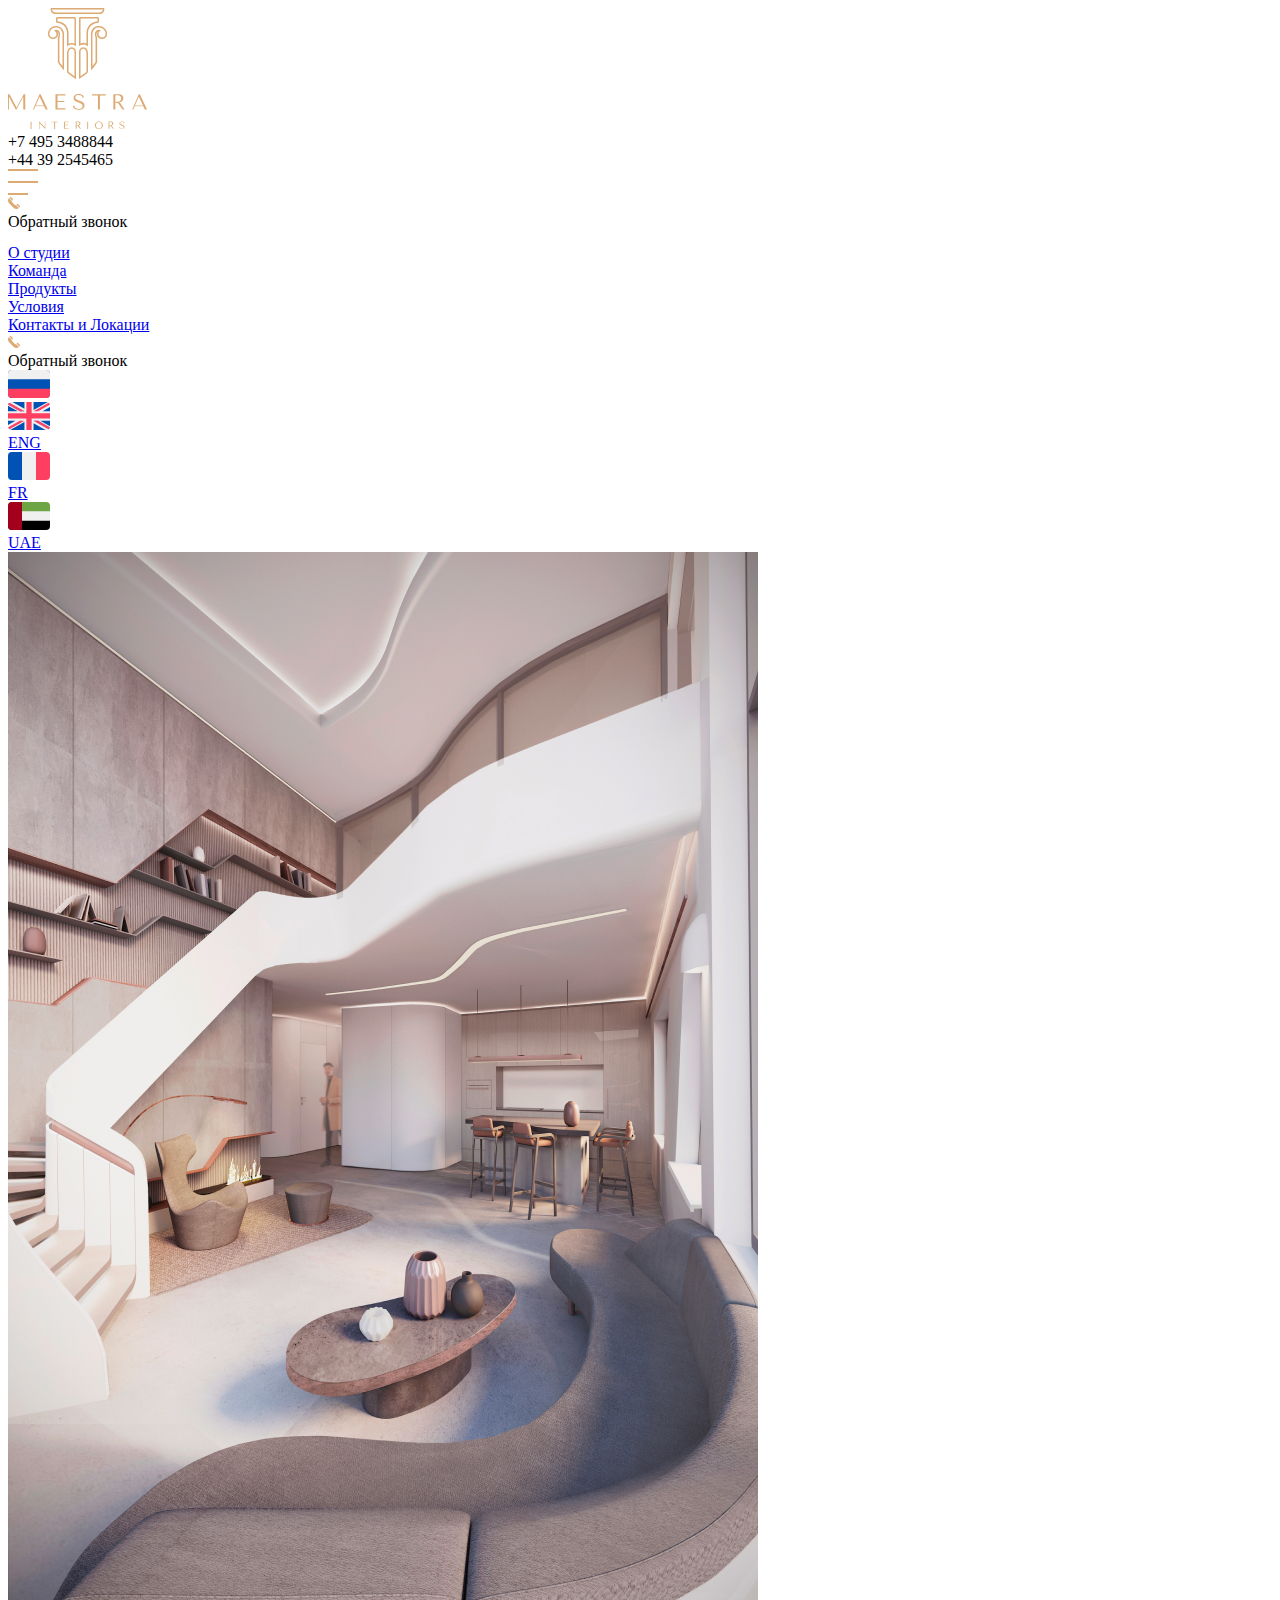
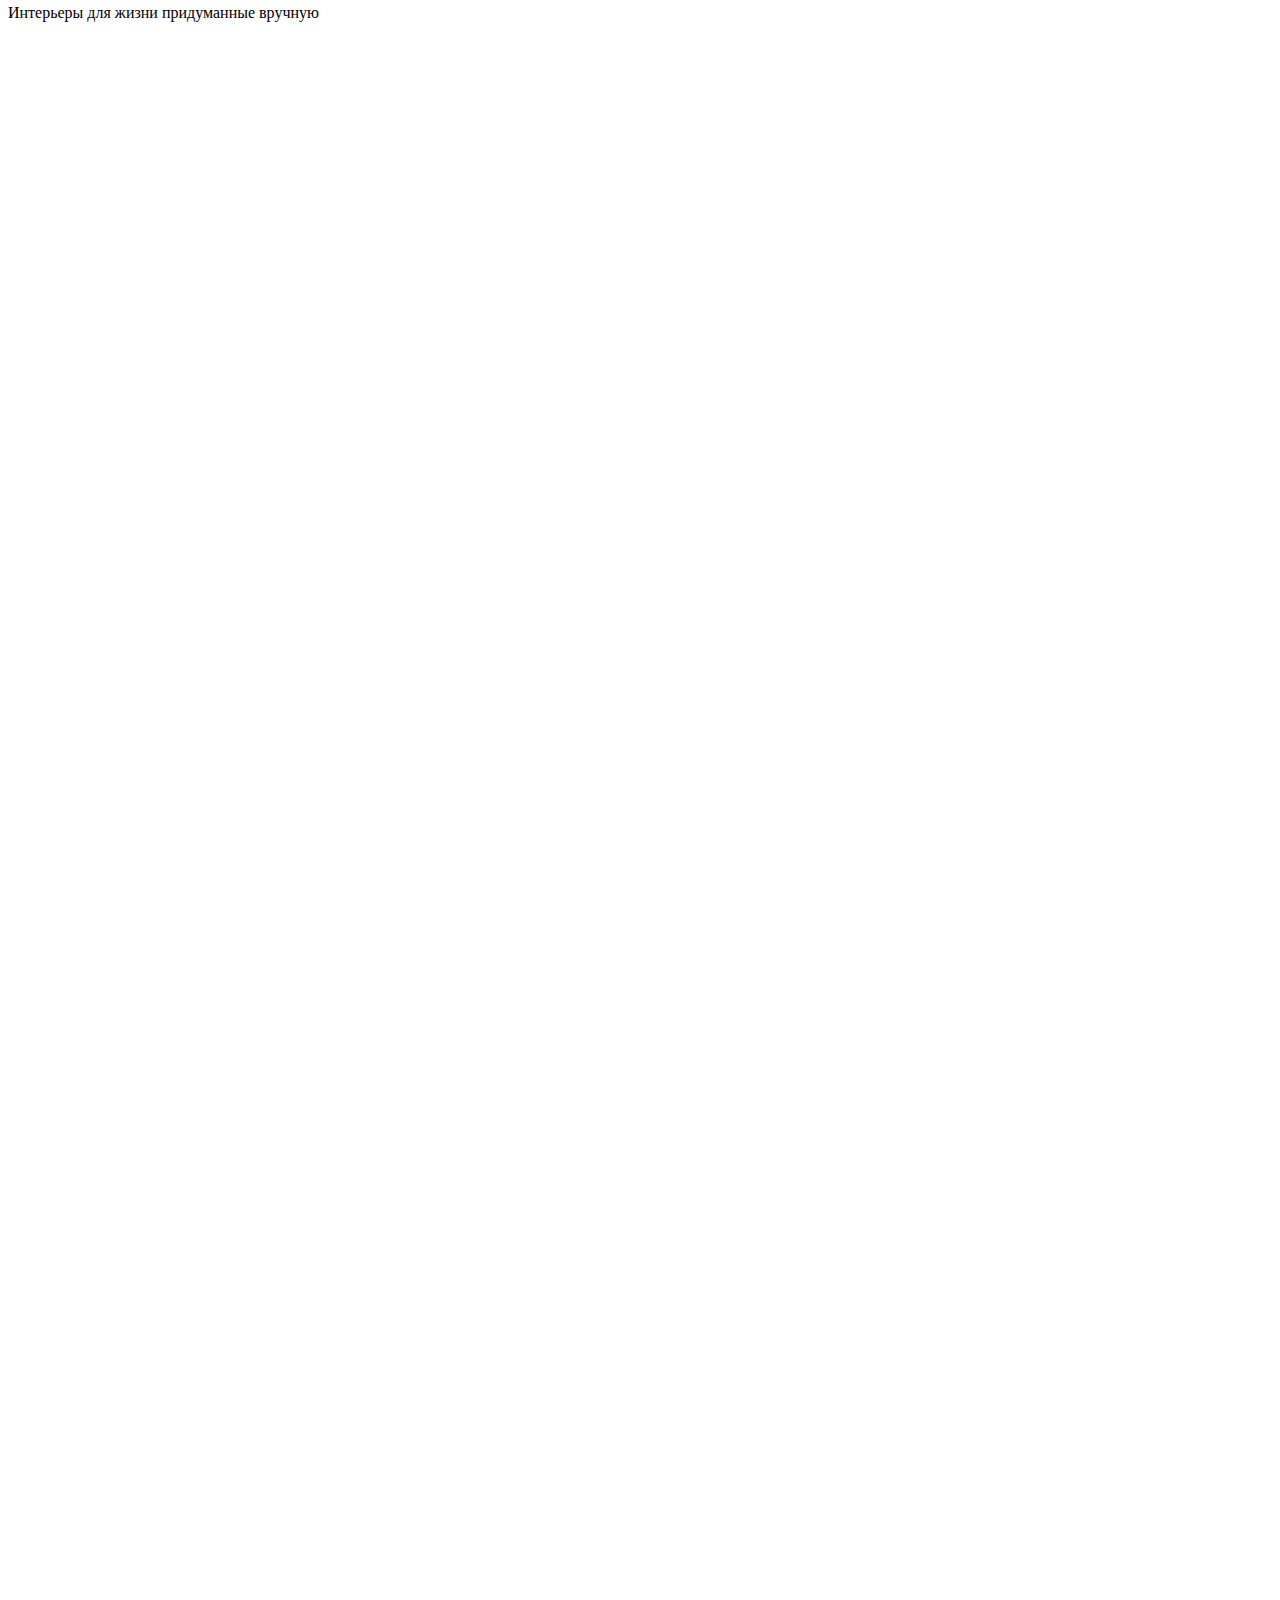
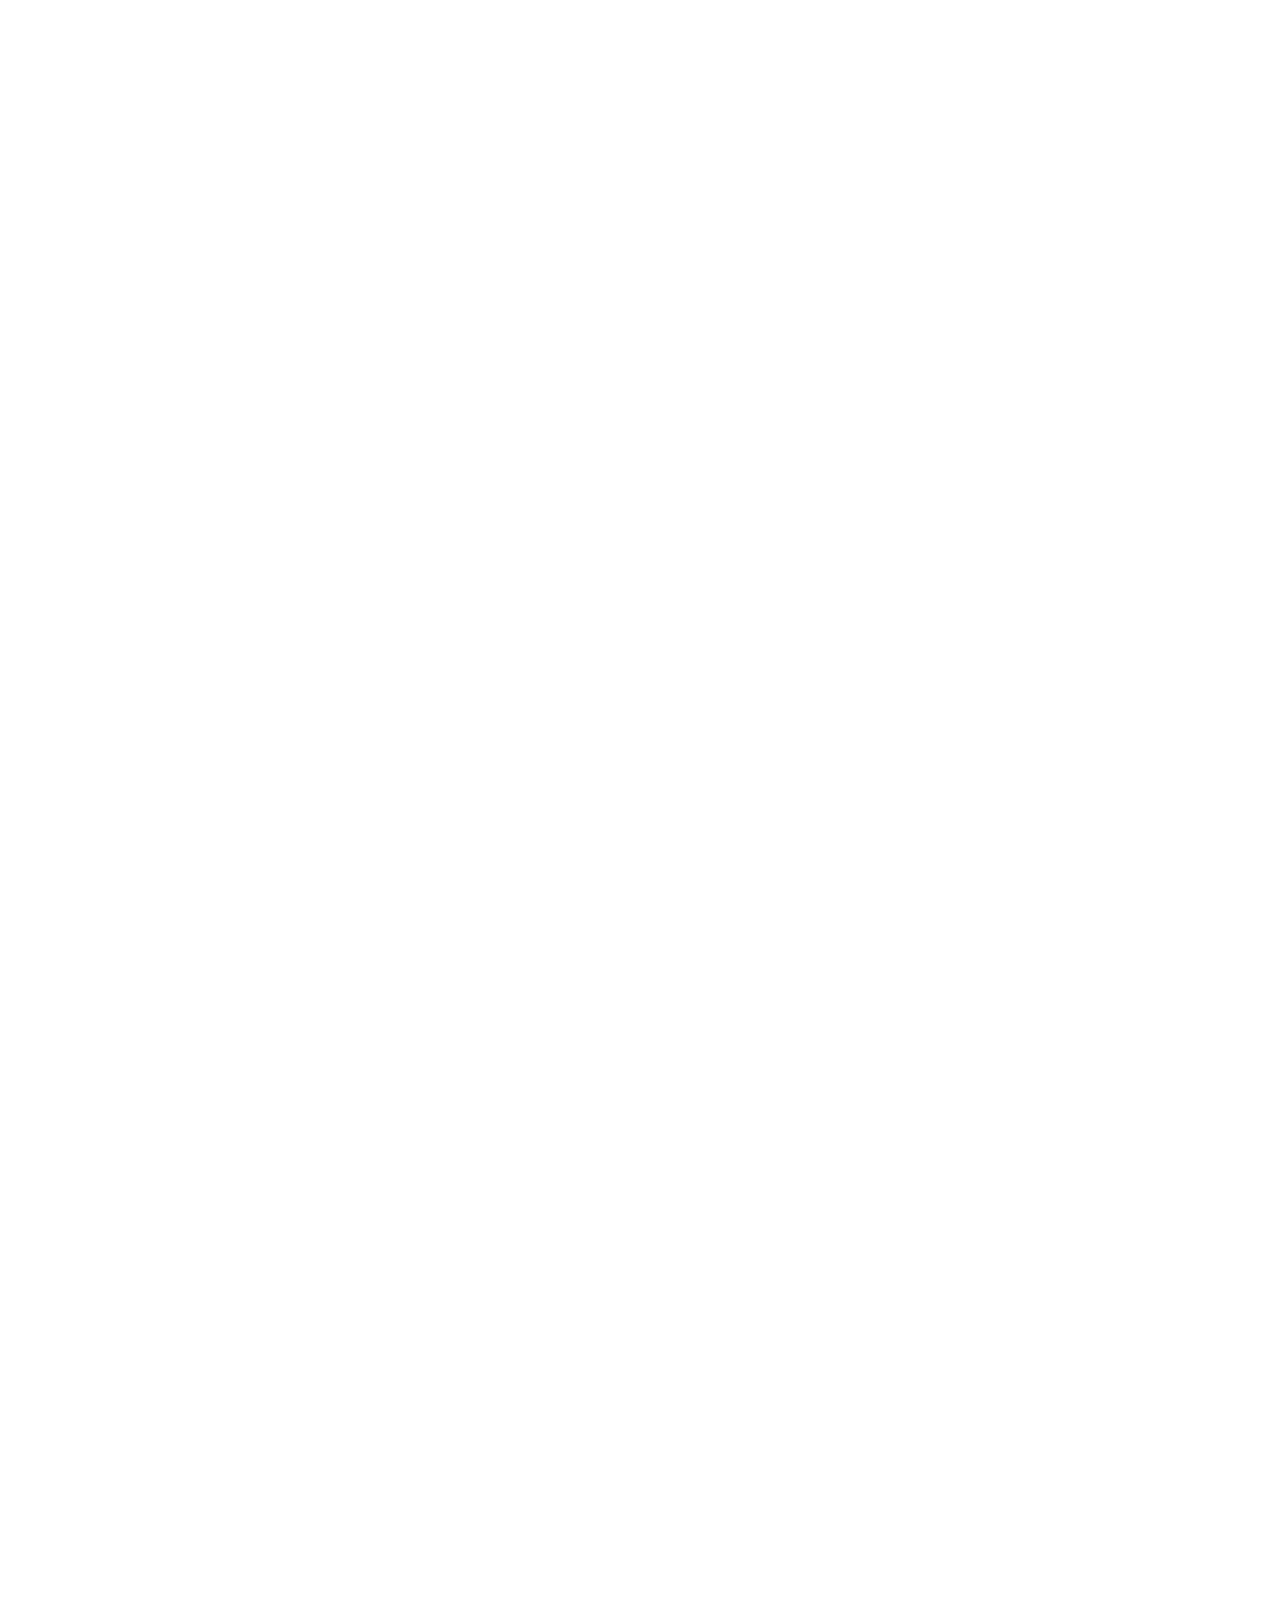
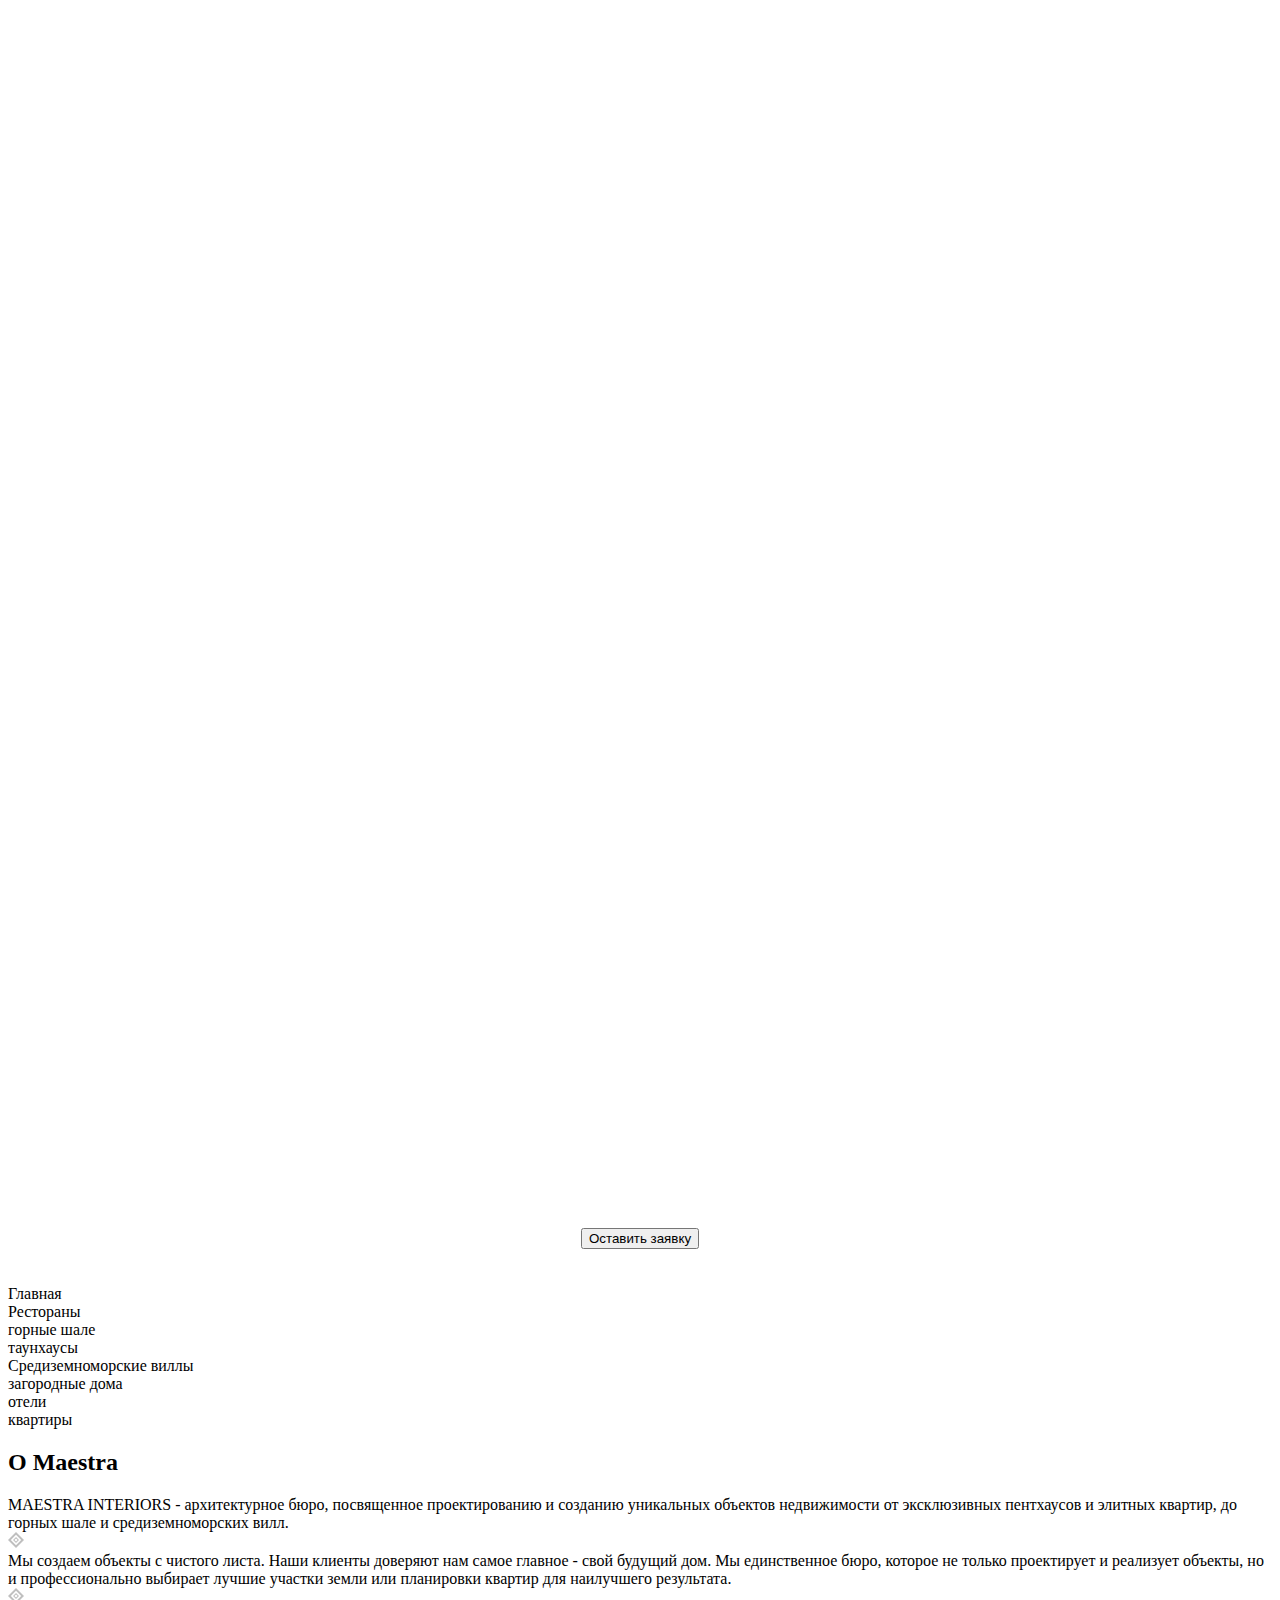
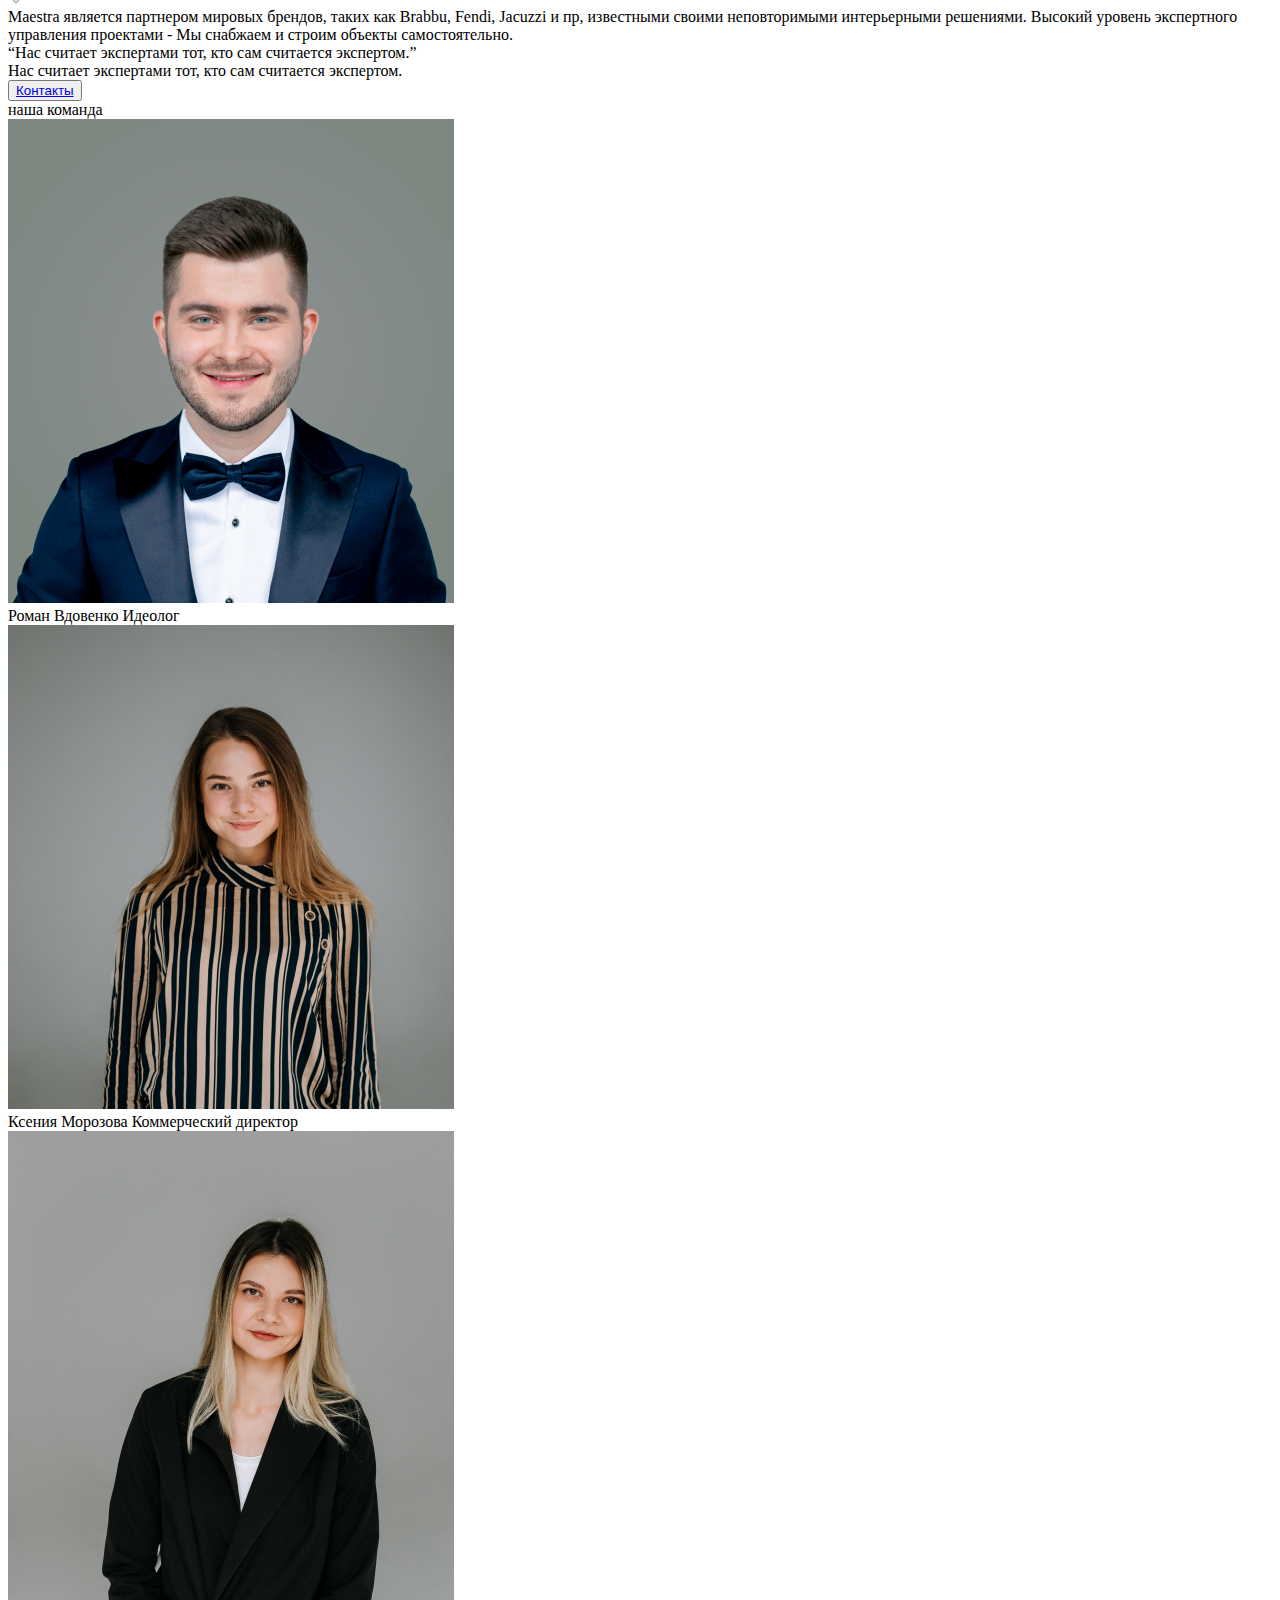
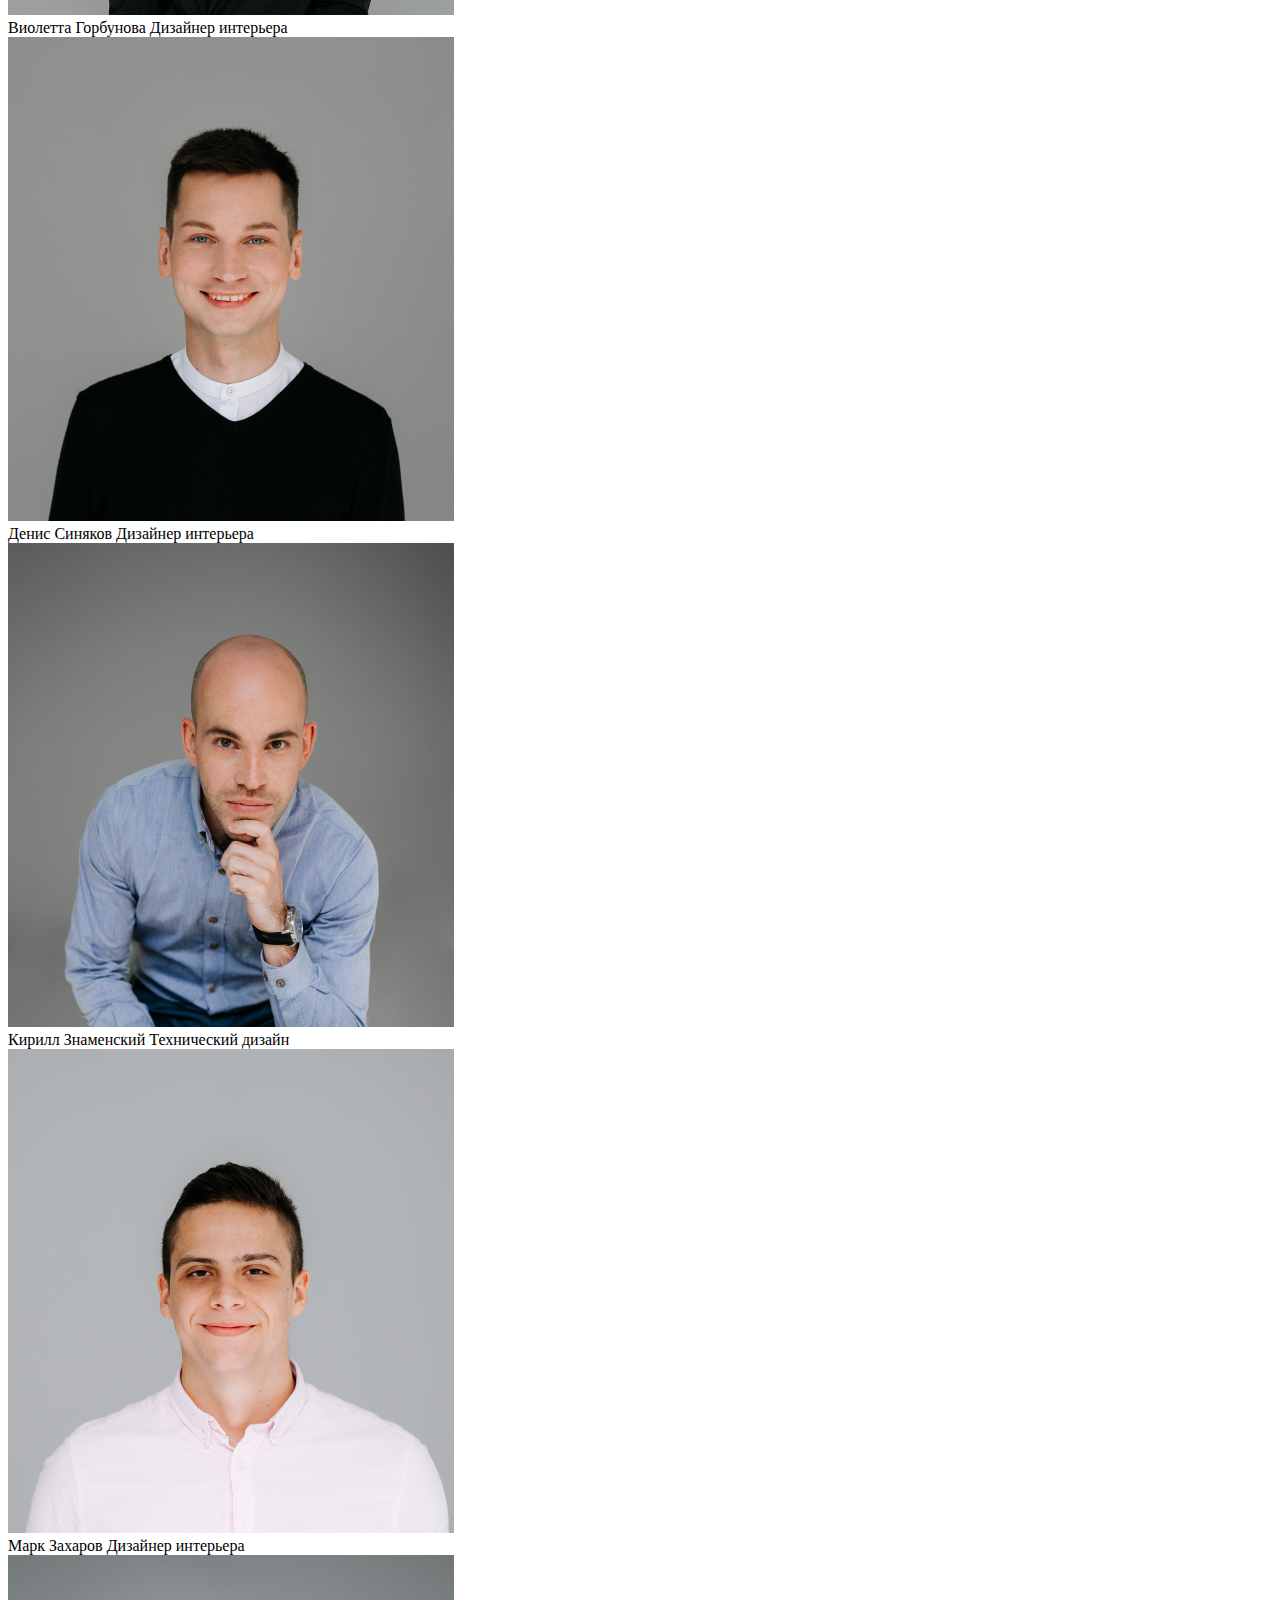
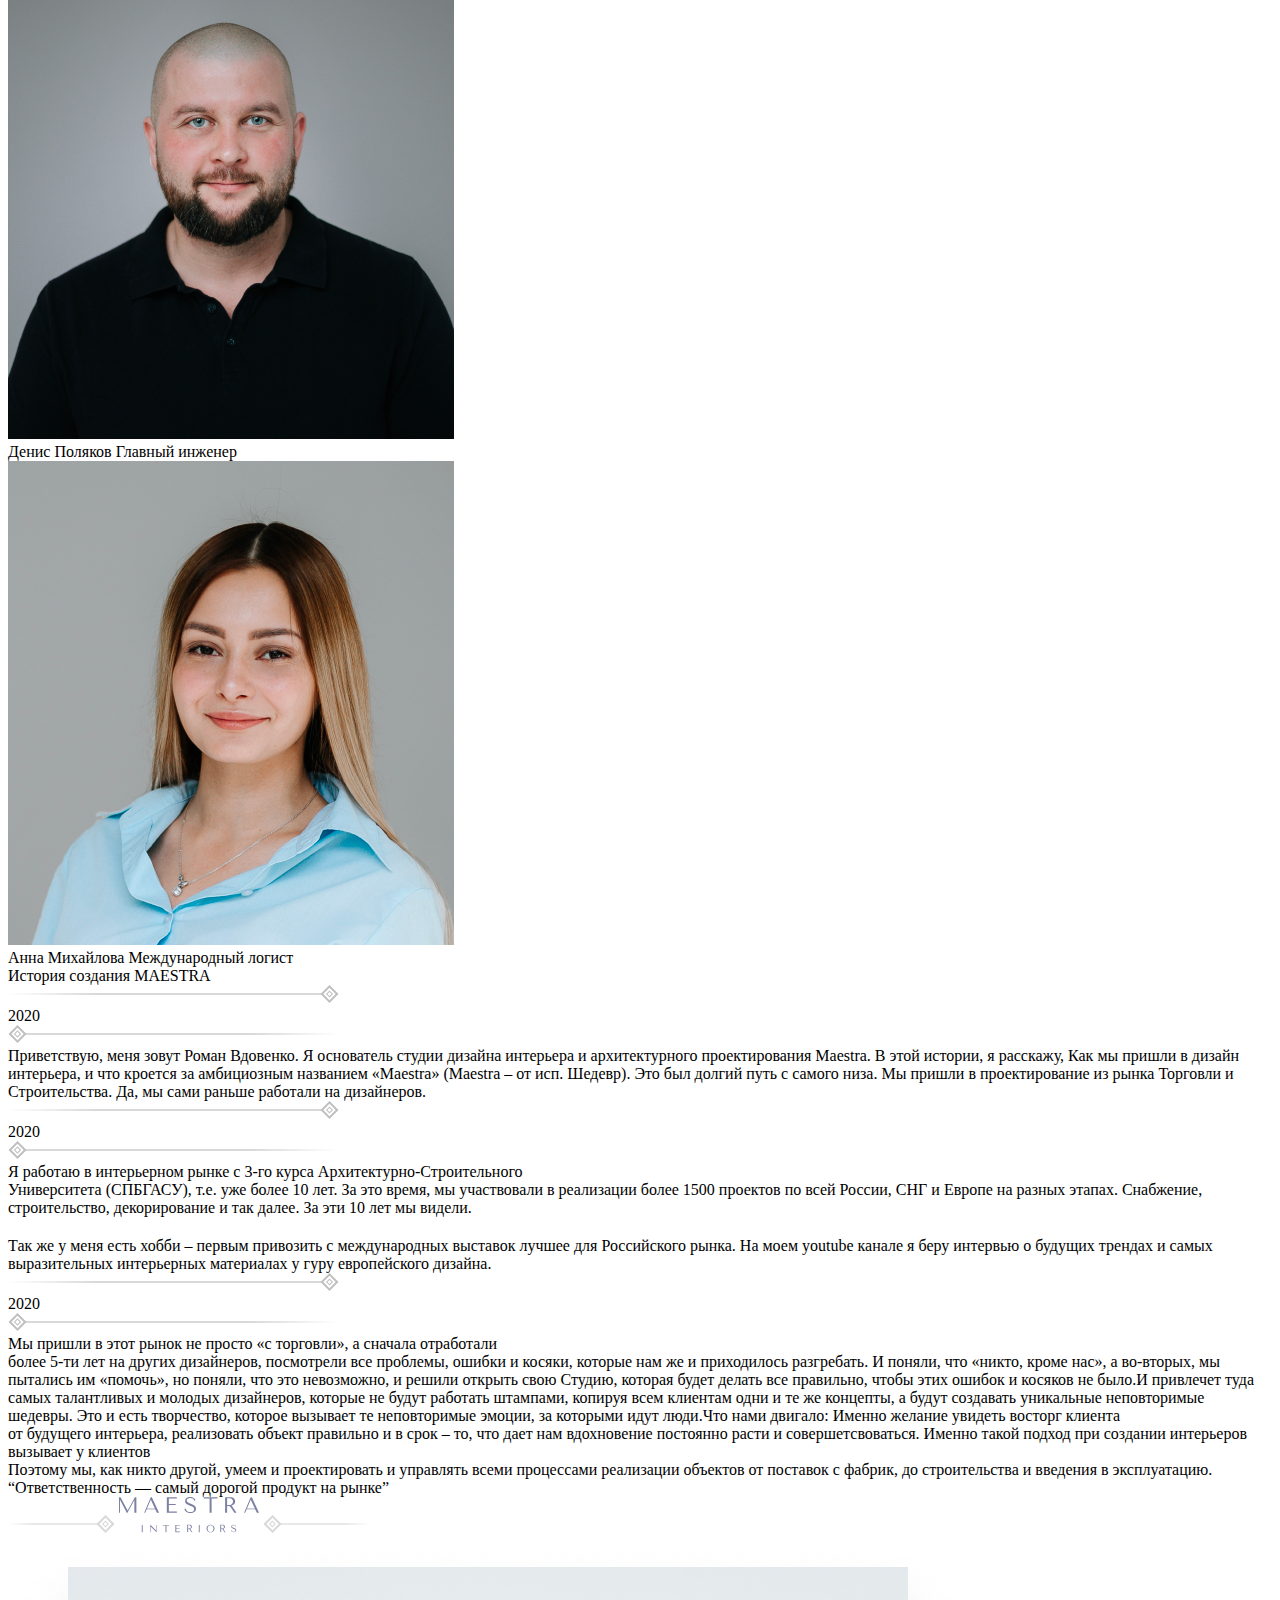
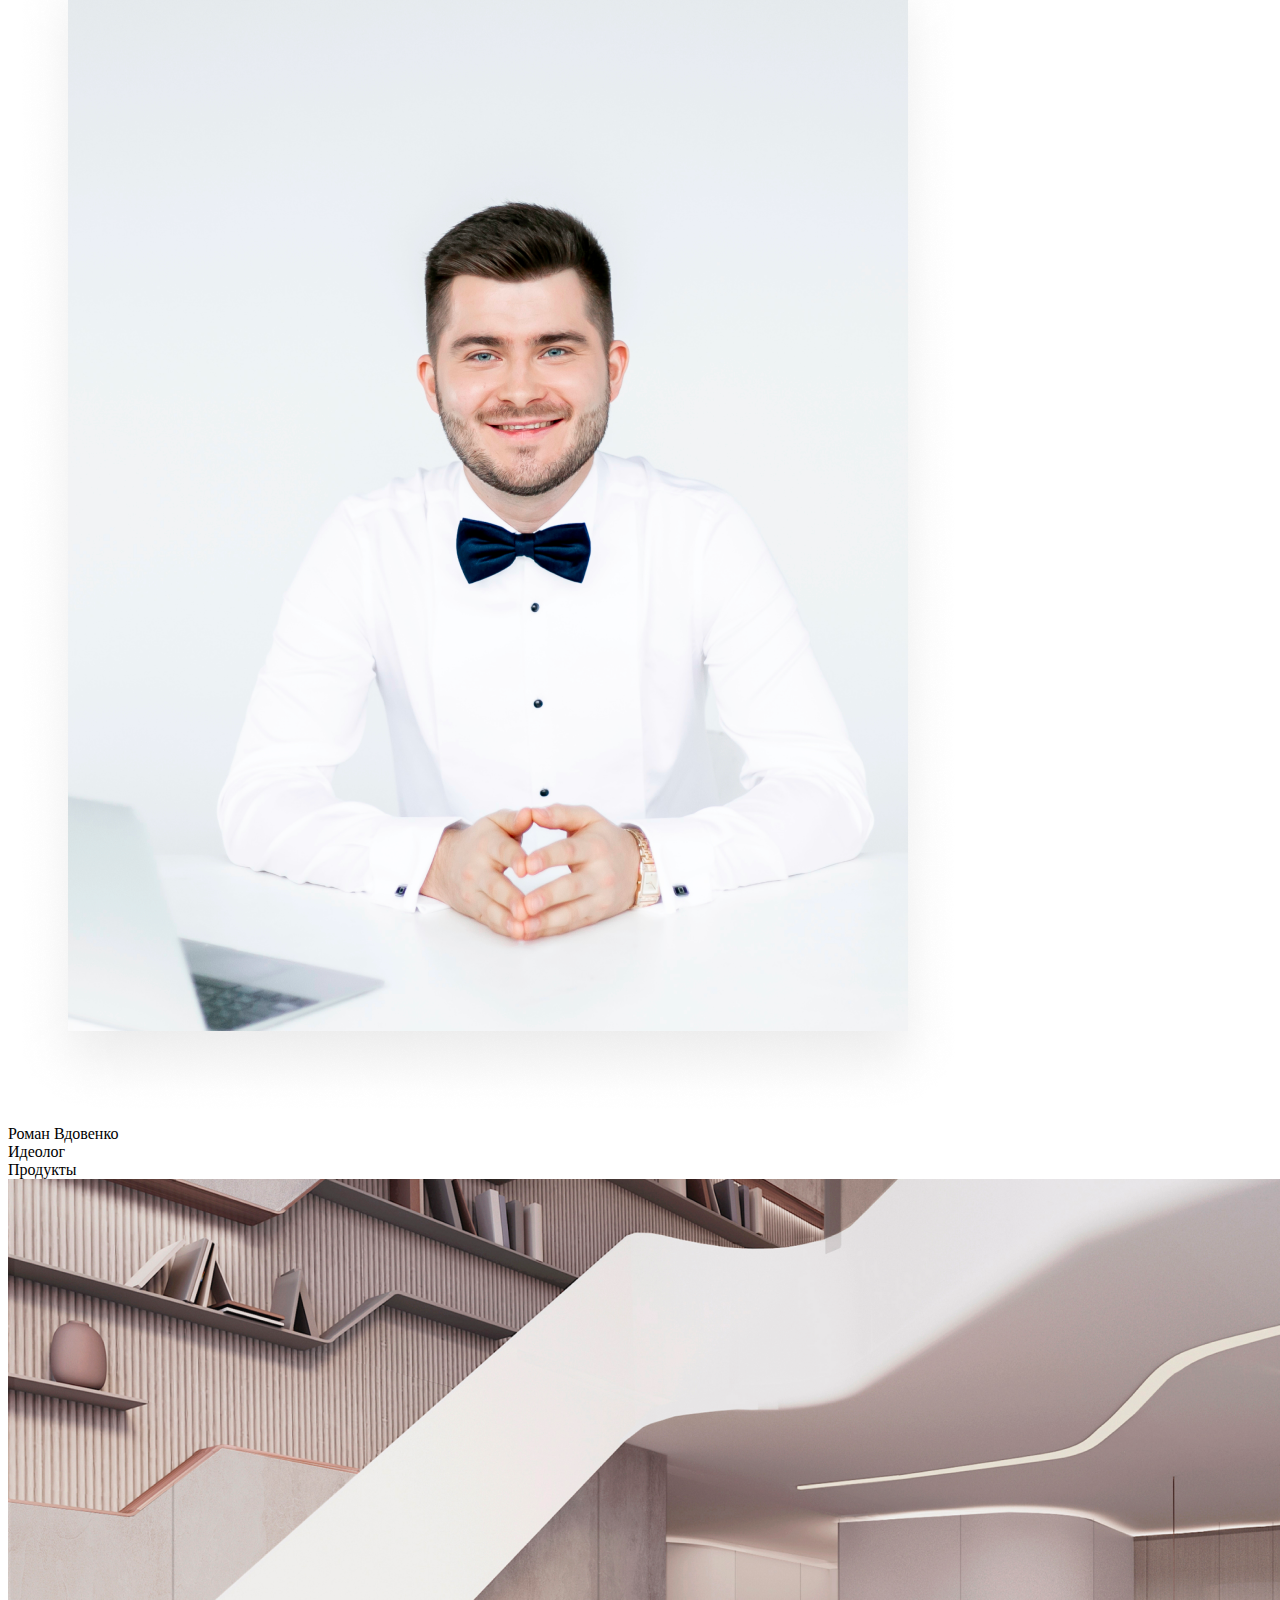
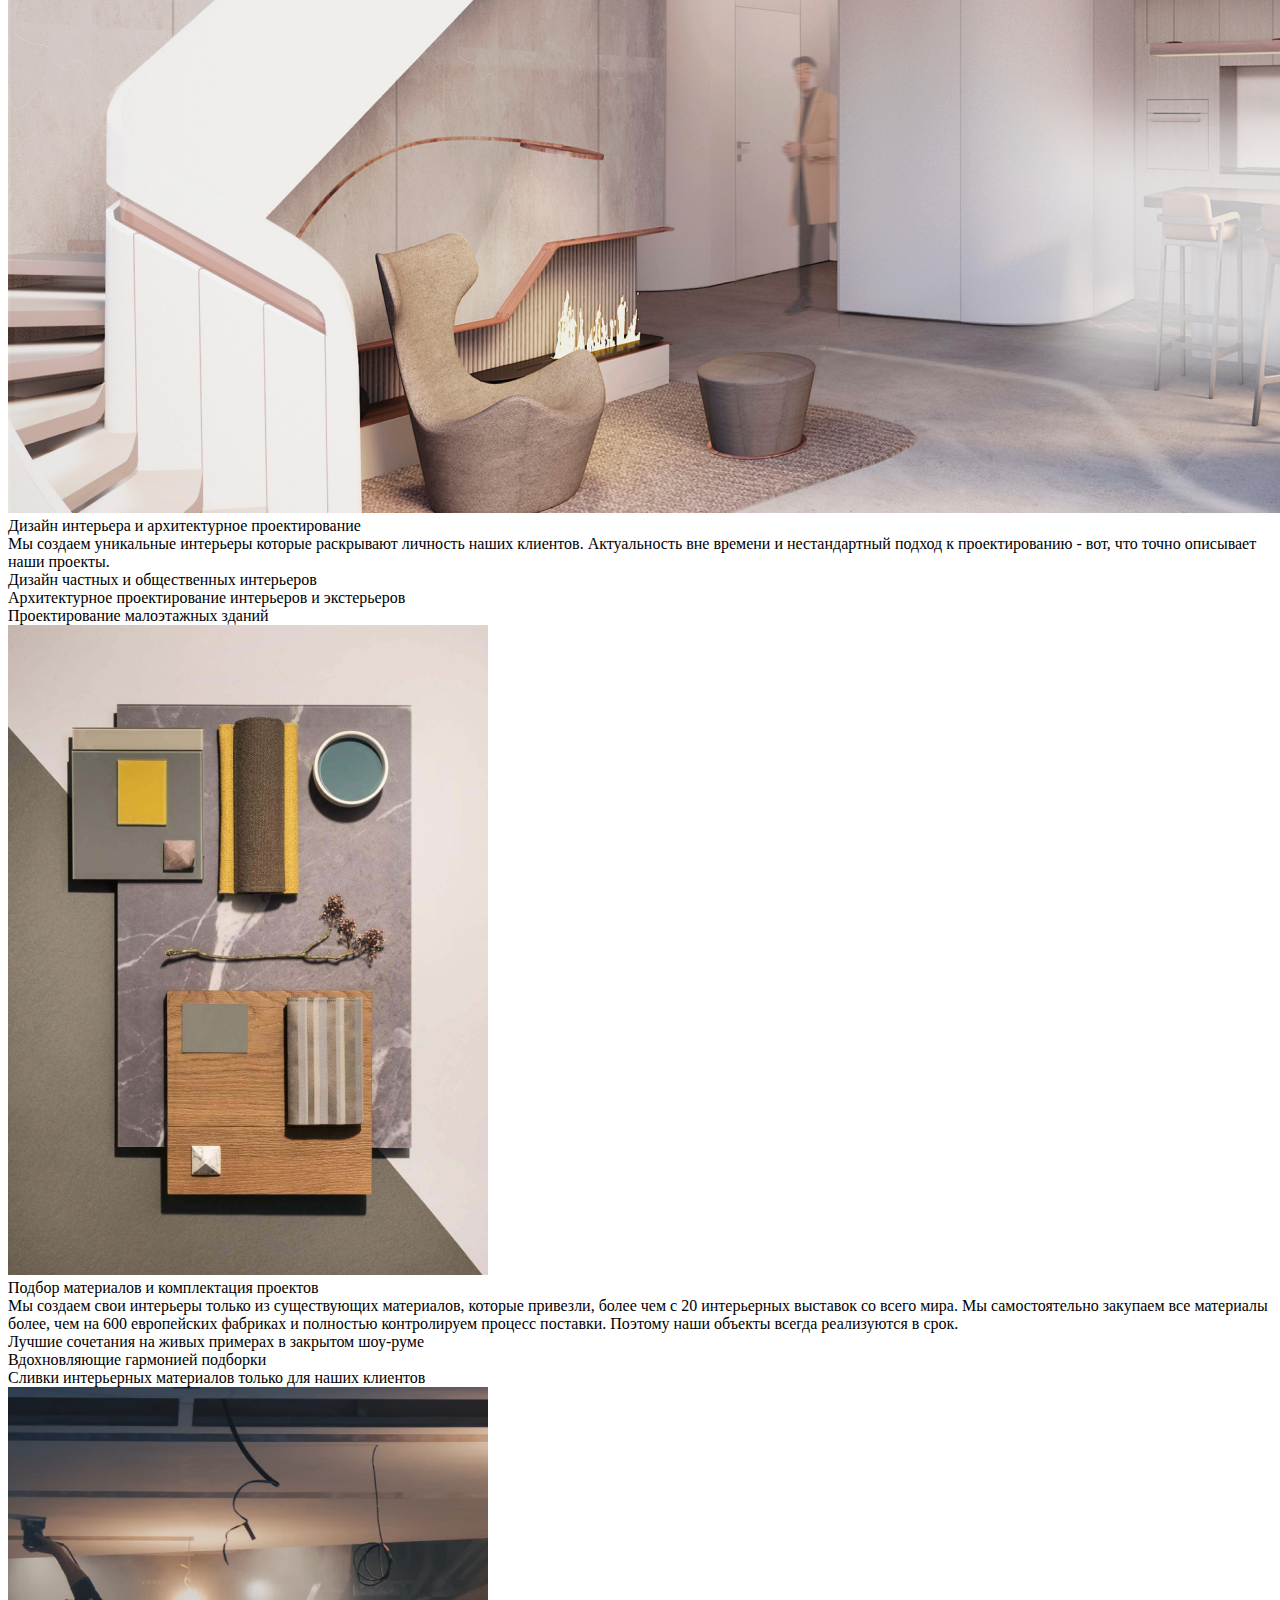
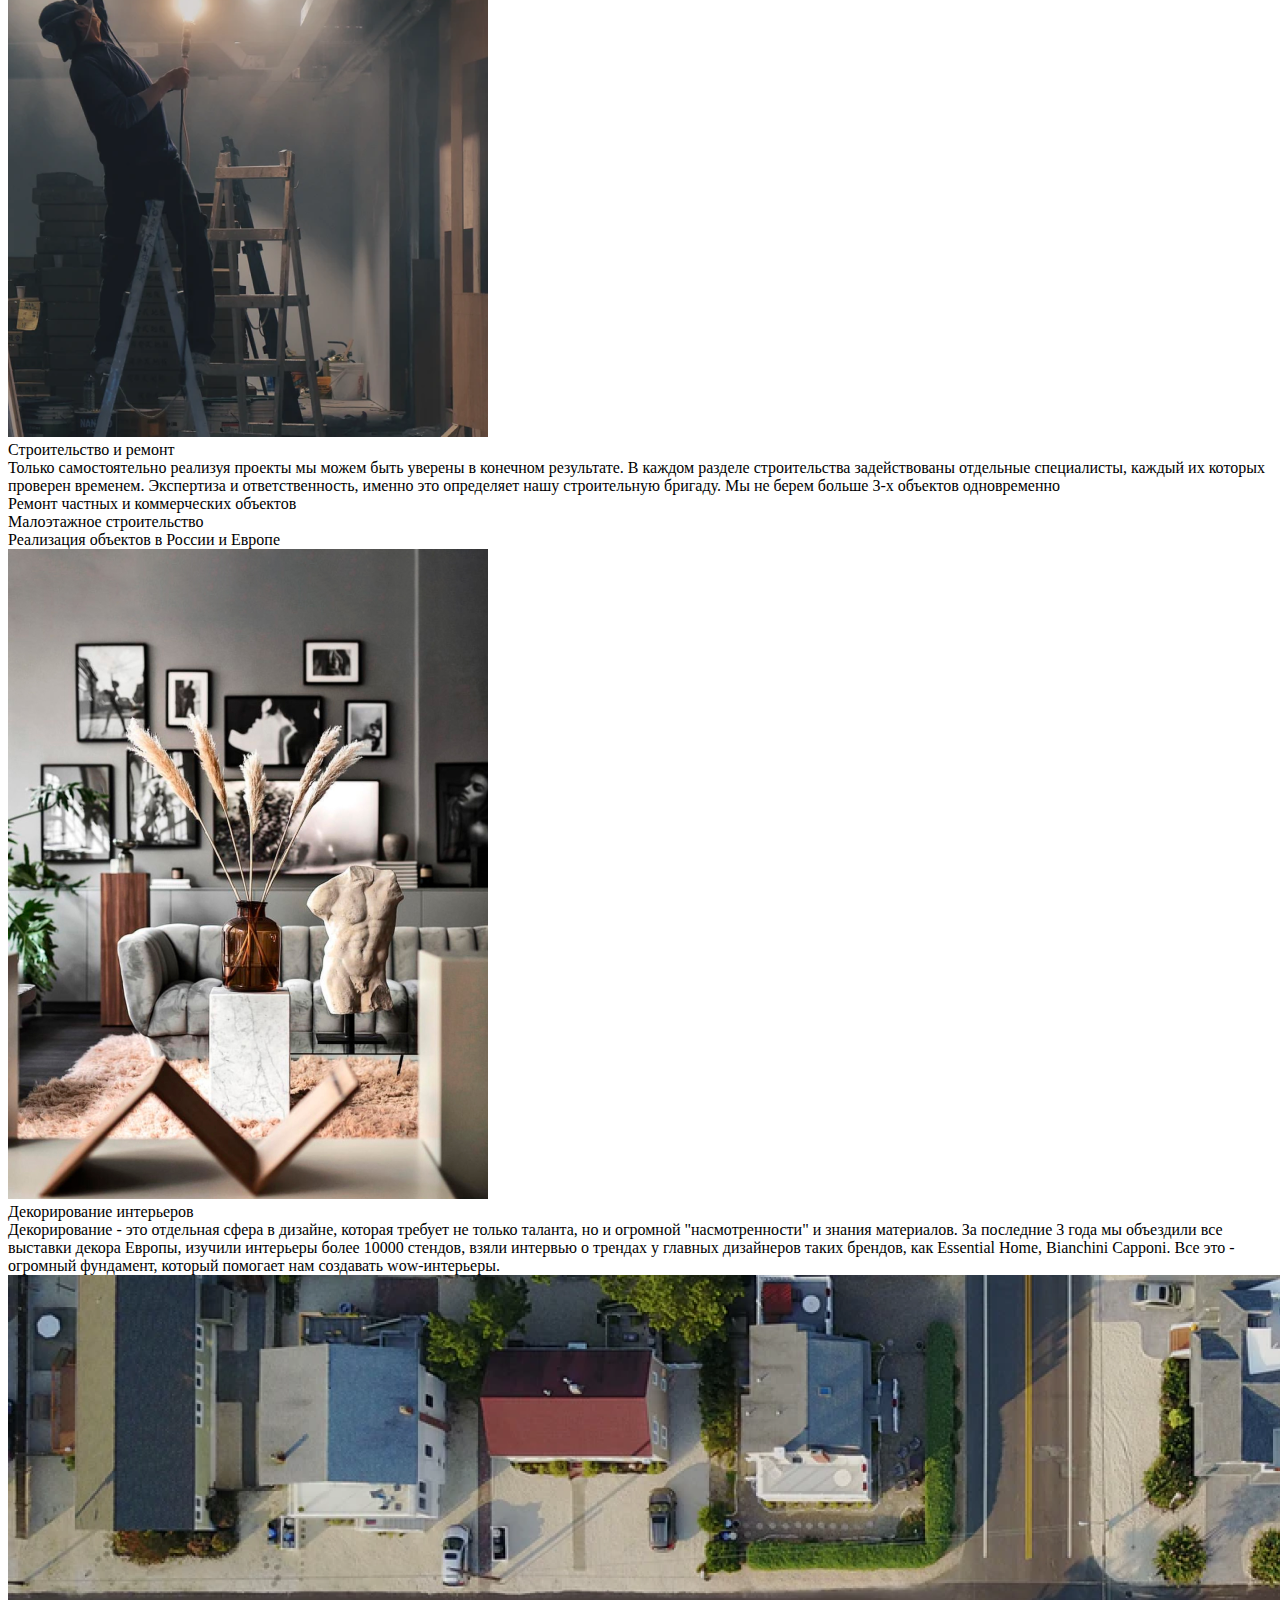
==== index.html @ 0b56ec3c "iphone stability test 2" ====
<!DOCTYPE html>
<html lang="ru">
<head>
    <meta charset="UTF-8">
    <meta http-equiv="X-UA-Compatible" content="IE=edge">
    <meta name="viewport" content="width=device-width, initial-scale=1.0">
    <title>Maestra</title>
    <!-- <link rel="stylesheet" href="./css/style.css">
    <link rel="stylesheet" href="./css/fonts.css">
    <link rel="stylesheet" href="./css/media.css">
    <link rel="apple-touch-icon" sizes="57x57" href="./ico.ico/apple-icon-57x57.png">
    <link rel="apple-touch-icon" sizes="60x60" href="./ico.ico/apple-icon-60x60.png">
    <link rel="apple-touch-icon" sizes="72x72" href="./ico.ico/apple-icon-72x72.png">
    <link rel="apple-touch-icon" sizes="76x76" href="./ico.ico/apple-icon-76x76.png">
    <link rel="apple-touch-icon" sizes="114x114" href="./ico.ico/apple-icon-114x114.png">
    <link rel="apple-touch-icon" sizes="120x120" href="./ico.ico/apple-icon-120x120.png">
    <link rel="apple-touch-icon" sizes="144x144" href="./ico.ico/apple-icon-144x144.png">
    <link rel="apple-touch-icon" sizes="152x152" href="./ico.ico/apple-icon-152x152.png">
    <link rel="apple-touch-icon" sizes="180x180" href="./ico.ico/apple-icon-180x180.png">
    <link rel="icon" type="image/png" sizes="192x192"  href="./ico.ico/android-icon-192x192.png">
    <link rel="icon" type="image/png" sizes="32x32" href="./ico.ico/favicon-32x32.png">
    <link rel="icon" type="image/png" sizes="96x96" href="./ico.ico/favicon-96x96.png">
    <link rel="icon" type="image/png" sizes="16x16" href="./ico.ico/favicon-16x16.png">
    <link rel="manifest" href="./ico.ico/manifest.json"> -->
    <meta name="msapplication-TileColor" content="#ffffff">
    <meta name="msapplication-TileImage" content="/ms-icon-144x144.png">
    <meta name="theme-color" content="#ffffff">
</head>
<body id="all_body">
    <header>
        <div class="heading">
            <div>
                <svg class="mobile-logo" width="139" height="121" viewBox="0 0 139 121" fill="none" xmlns="http://www.w3.org/2000/svg">
                    <g clip-path="url(#clip0_133_129)">
                    <path d="M91.5887 6.02186H47.3551C44.7117 6.02186 42.5464 3.85512 42.5464 1.21C42.5464 0.534651 43.0807 0 43.7556 0H95.1882C95.8631 0 96.3973 0.534651 96.3973 1.21C96.3692 3.85512 94.2321 6.02186 91.5887 6.02186ZM44.065 1.51953C44.2337 3.17977 45.6397 4.50233 47.3269 4.50233H91.5606C93.276 4.50233 94.682 3.17977 94.8226 1.51953H44.065Z" fill="#DCAA72"/>
                    <path d="M59.0251 38.5514V36.9755C59.0251 35.3716 59.0251 26.9016 59.0251 25.2976C59.0251 20.8234 57.141 17.7844 53.2604 15.9553C52.2761 15.4769 51.067 15.28 49.8859 15.083L49.5484 15.0267C48.4517 14.8297 47.9737 14.2669 47.9737 13.1976C47.9737 12.3534 47.9737 11.5093 47.9737 10.6651C47.9737 10.3274 48.0018 9.79274 48.3674 9.42693C48.7329 9.06111 49.2391 9.00483 49.6047 9.00483H66.224C66.5614 8.97669 67.1238 9.03297 67.4894 9.39879C67.8831 9.7646 67.9393 10.2993 67.9112 10.7495V38.4951L66.5333 37.3695C65.6334 36.7223 64.6211 36.4127 63.5525 36.4127C62.2589 36.4127 61.106 36.8067 60.1499 37.5665L59.0251 38.5514ZM49.5484 13.479C49.5766 13.479 49.6609 13.5072 49.8296 13.5353L50.1671 13.5916C51.4325 13.7886 52.7261 14.0137 53.9353 14.5765C58.3502 16.6588 60.5717 20.2606 60.5717 25.2976C60.5717 26.6202 60.5717 32.642 60.5717 35.5967C61.4997 35.1183 62.5402 34.8932 63.665 34.8932C64.6492 34.8932 65.6053 35.1183 66.5052 35.5404V10.7213C66.5052 10.6088 66.5052 10.5525 66.5052 10.4962C66.477 10.4962 66.4208 10.4962 66.3364 10.4962H49.689C49.6328 10.4962 49.6047 10.4962 49.5484 10.4962C49.5484 10.5244 49.5484 10.5806 49.5484 10.6369C49.5484 11.4811 49.5484 12.3253 49.5484 13.1695C49.5203 13.3383 49.5203 13.4227 49.5484 13.479Z" fill="#DCAA72"/>
                    <path d="M67.9955 71.1367L60.0655 65.4807C59.3344 64.946 58.9969 64.2707 58.9969 63.2858C58.9969 57.9956 58.9969 55.5193 58.9969 52.3395V45.1358C59.1376 43.4193 59.5312 42.1249 60.178 41.14C61.0497 39.8456 62.2589 39.1702 63.7212 39.1702C65.1272 39.1702 66.3364 39.8737 67.2363 41.1963C67.8268 42.0686 67.9393 43.0816 67.9674 43.9539L67.9955 71.1367ZM63.7493 40.6898C62.7932 40.6898 62.0621 41.1119 61.4434 41.9842C60.9373 42.7439 60.6279 43.8133 60.5155 45.1921V52.3395C60.5155 55.5193 60.5155 57.9956 60.5155 63.2858C60.5155 63.7642 60.6279 64.0174 60.9654 64.2426L66.5051 68.1821V43.9821C66.477 43.0816 66.3364 42.4907 66.0271 42.0686C65.3803 41.14 64.6492 40.6898 63.7493 40.6898Z" fill="#DCAA72"/>
                    <path d="M71.0044 71.0805V43.6726C71.0325 42.9128 71.145 41.9842 71.7074 41.1681C72.6073 39.8456 73.8165 39.1421 75.2225 39.1421C76.6848 39.1421 77.8939 39.8174 78.7657 41.1119C79.5249 42.2374 79.9186 43.757 80.003 45.7549V45.8393V51.7486C80.003 54.844 80.003 56.87 80.003 62.104V63.2014C80.003 64.1863 79.6655 64.8898 78.9344 65.3963L71.0044 71.0805ZM75.2225 40.6898C74.3226 40.6898 73.5915 41.14 72.9728 42.0405C72.7198 42.4344 72.5791 42.9409 72.5229 43.7288V68.154L78.0627 64.2144C78.4001 63.9893 78.5126 63.7361 78.5126 63.2577V62.1602C78.5126 56.9263 78.5126 54.9002 78.5126 51.8049V45.8393C78.4564 44.1791 78.147 42.9128 77.5565 42.0123C76.9097 41.1119 76.1786 40.6898 75.2225 40.6898Z" fill="#DCAA72"/>
                    <path d="M80.0031 38.5793L78.7658 37.5663C77.7815 36.7784 76.6567 36.3844 75.335 36.3844C74.2665 36.3844 73.2541 36.7221 72.3543 37.3693L71.0326 38.3542V10.693C71.0326 10.2428 71.0888 9.73628 71.4825 9.34233C71.8762 8.97652 72.4105 8.92024 72.7761 8.94838H89.3672C89.7609 8.94838 90.2389 9.00465 90.6045 9.37047C90.9701 9.73628 91.0263 10.2709 90.9982 10.6367C90.9982 11.4809 90.9982 12.3251 90.9982 13.1693C90.9982 14.2667 90.5483 14.8014 89.4234 14.9984L89.086 15.0547C87.9331 15.2516 86.7239 15.4486 85.7396 15.8988C81.859 17.7279 79.9749 20.767 79.9749 25.2412V30.7847C79.9749 33.4298 79.9749 36.1312 79.9749 36.9753L80.0031 38.5793ZM75.335 34.8649C76.488 34.8649 77.5284 35.1181 78.4845 35.5965C78.4845 34.3302 78.4845 32.5574 78.4845 30.7847V25.2412C78.4845 20.2042 80.7061 16.6023 85.121 14.52C86.3021 13.9572 87.6237 13.7602 88.861 13.5351L89.1985 13.4788C89.3672 13.4507 89.4516 13.4226 89.5078 13.3944C89.5078 13.3663 89.5078 13.31 89.5078 13.1412C89.5078 12.297 89.5078 11.4528 89.5078 10.6086C89.5078 10.5523 89.5078 10.4961 89.5078 10.4679C89.4797 10.4679 89.4234 10.4679 89.3672 10.4679H72.7479C72.6636 10.4679 72.6073 10.4679 72.5511 10.4679C72.5511 10.5242 72.5511 10.5805 72.5511 10.693V35.5121C73.4228 35.09 74.3508 34.8649 75.335 34.8649Z" fill="#DCAA72"/>
                    <path d="M56.0724 26.3667C56.1006 22.174 53.401 19.3319 50.7014 18.4033C46.652 16.9963 42.3215 18.8816 40.6061 22.793C40.0156 24.1156 39.8187 25.4663 40.0156 26.7888C40.3812 29.2651 42.3496 31.0379 44.8242 31.0942C47.3551 31.1786 49.4641 29.4621 49.9703 26.9577C50.1952 25.8321 49.9703 24.594 49.3797 23.5528C49.8578 23.9749 50.2515 24.5658 50.3921 25.2412C50.7577 26.7326 50.617 27.9707 49.9703 28.9837L49.8578 29.1807V54.3937L49.9703 54.5907C50.2234 54.9847 50.4764 55.4068 50.7577 55.8007C51.545 56.9263 52.3886 57.9674 53.2323 59.0086C53.7103 59.5995 54.1884 60.1905 54.6664 60.8095L56.0162 62.5823V59.0086C56.0162 55.9414 56.0162 52.9023 56.0162 49.8351C56.0162 42.1249 56.0162 34.1895 56.0724 26.3667ZM54.5258 49.807C54.5258 52.5928 54.5258 55.3505 54.5258 58.1363C54.4977 58.1082 54.4696 58.0519 54.4415 58.0237C53.626 57.0107 52.7823 55.9695 52.0231 54.9002C51.7981 54.5907 51.6013 54.2812 51.4044 53.9435V29.6028C52.1918 28.2802 52.3324 26.6763 51.8825 24.8754C51.6575 23.9467 51.1513 23.1588 50.4764 22.5398C50.139 22.2584 49.8016 22.0614 49.436 21.9488C48.2268 21.5267 46.9614 21.78 46.0334 22.4835L46.9895 23.1307C48.0862 23.8623 48.7049 25.3819 48.4518 26.6763C48.1143 28.4491 46.5958 29.6309 44.8242 29.5747C43.0807 29.5184 41.7309 28.3084 41.4779 26.5637C41.3373 25.5226 41.4779 24.4533 41.9559 23.4121C43.3619 20.2323 46.877 18.7128 50.1671 19.8665C52.2762 20.5981 54.5539 22.9619 54.5258 26.3949C54.4977 34.1895 54.4977 42.1249 54.5258 49.807Z" fill="#DCAA72"/>
                    <path d="M98.422 22.7368C96.7067 18.8254 92.348 16.94 88.3268 18.347C85.6272 19.2756 82.9276 22.1177 82.9557 26.3105C83.012 34.1333 83.012 42.0686 83.012 49.7789C83.012 52.8179 83.012 55.8851 83.012 58.9242V62.4979L84.3618 60.7251C84.8398 60.1061 85.3179 59.5151 85.7959 58.9242C86.6395 57.883 87.4831 56.8137 88.2705 55.7163C88.5236 55.3505 88.7767 54.9565 89.0298 54.5907L89.1423 54.3937V29.0682L89.0298 28.8712C88.4111 27.8581 88.2705 26.6481 88.6642 25.1849C88.8329 24.5095 89.1985 23.9468 89.6765 23.4965C89.1141 24.5377 88.861 25.7477 89.086 26.9014C89.5922 29.4058 91.7012 31.1223 94.2321 31.0379C96.7067 30.9816 98.6751 29.2088 99.0407 26.7326C99.2094 25.41 99.0126 24.0875 98.422 22.7368ZM97.5222 26.5074C97.2691 28.2521 95.9193 29.4621 94.1758 29.5184C92.3761 29.5465 90.9138 28.3647 90.5483 26.62C90.2952 25.3256 90.9139 23.8061 92.0106 23.0744L92.8823 22.4835C91.9543 21.78 90.6889 21.5268 89.4797 21.9488C89.1423 22.0614 88.8329 22.2584 88.5236 22.5116C87.8768 23.1307 87.3425 23.9468 87.1176 24.8472C86.6676 26.62 86.8364 28.1958 87.5675 29.4902V53.9716C87.3707 54.2812 87.1738 54.5626 86.977 54.844C86.2177 55.9133 85.3741 56.9544 84.5586 57.9675C84.5305 57.9956 84.5024 58.0519 84.4742 58.08C84.4742 55.3223 84.4742 52.5365 84.4742 49.7789C84.4742 42.0968 84.5024 34.1333 84.418 26.3105C84.3899 22.8774 86.6676 20.5137 88.7767 19.7821C89.5078 19.5288 90.2671 19.4163 90.9982 19.4163C93.5572 19.4163 95.9193 20.8795 97.016 23.3558C97.4941 24.4251 97.6628 25.4944 97.5222 26.5074Z" fill="#DCAA72"/>
                    <path d="M68.6705 120.887V117.708H69.1204C69.3172 117.708 69.486 117.736 69.5984 117.764C69.739 117.792 69.8515 117.848 69.9359 117.933C70.0484 118.017 70.1327 118.13 70.2171 118.242C70.3015 118.383 70.4139 118.524 70.5264 118.721L72.0168 120.859H73.001C72.523 120.184 71.5388 118.721 71.4544 118.58C71.2857 118.327 71.1732 118.13 71.0888 117.989C71.0045 117.848 70.9201 117.764 70.8639 117.68C70.8076 117.623 70.7233 117.567 70.6389 117.511L70.5264 117.454V117.426C70.8639 117.398 71.1451 117.342 71.37 117.201C71.595 117.089 71.7918 116.92 71.9606 116.723C72.1012 116.526 72.2137 116.329 72.298 116.132C72.3543 115.907 72.4105 115.71 72.4105 115.485C72.4105 115.288 72.3824 115.091 72.298 114.866C72.2137 114.64 72.1012 114.443 71.9325 114.247C71.7637 114.05 71.5106 113.909 71.2013 113.768C70.892 113.627 70.5264 113.571 70.0484 113.571H67.7144V120.803H68.6705V120.887ZM68.6705 114.106H69.7109C69.964 114.106 70.2171 114.134 70.4139 114.218C70.6108 114.303 70.8076 114.387 70.9482 114.528C71.0888 114.669 71.2294 114.809 71.2857 115.006C71.37 115.203 71.3982 115.4 71.3982 115.625C71.3982 115.822 71.37 115.991 71.2857 116.188C71.2013 116.385 71.117 116.554 70.9482 116.695C70.8076 116.835 70.6389 116.976 70.4139 117.06C70.2171 117.145 69.964 117.201 69.6828 117.201H68.6142V114.106H68.6705Z" fill="#DCAA72"/>
                    <path d="M101.487 120.887V117.708H101.937C102.134 117.708 102.303 117.736 102.415 117.764C102.556 117.792 102.668 117.848 102.753 117.933C102.865 118.017 102.949 118.13 103.034 118.242C103.118 118.383 103.231 118.524 103.343 118.721L104.833 120.859H105.818C105.34 120.184 104.355 118.721 104.271 118.58C104.102 118.327 103.99 118.13 103.906 117.989C103.821 117.848 103.737 117.764 103.681 117.68C103.624 117.623 103.54 117.567 103.456 117.511L103.343 117.454V117.426C103.681 117.398 103.962 117.342 104.187 117.201C104.412 117.089 104.609 116.92 104.777 116.723C104.918 116.526 105.03 116.329 105.115 116.132C105.171 115.907 105.227 115.71 105.227 115.485C105.227 115.288 105.199 115.091 105.115 114.866C105.03 114.64 104.918 114.443 104.749 114.247C104.58 114.05 104.327 113.909 104.018 113.768C103.709 113.627 103.343 113.571 102.865 113.571H100.531V120.803H101.487V120.887ZM101.487 114.106H102.528C102.781 114.106 103.034 114.134 103.231 114.218C103.427 114.303 103.624 114.387 103.765 114.528C103.906 114.669 104.046 114.809 104.102 115.006C104.187 115.203 104.215 115.4 104.215 115.625C104.215 115.822 104.187 115.991 104.102 116.188C104.018 116.385 103.934 116.554 103.765 116.695C103.624 116.835 103.456 116.976 103.231 117.06C103.034 117.145 102.781 117.201 102.499 117.201H101.431V114.106H101.487Z" fill="#DCAA72"/>
                    <path d="M23.5369 113.658V120.89H22.6089V113.658H23.5369Z" fill="#DCAA72"/>
                    <path d="M37.3442 113.656V121H37.2879L31.5513 115.372H31.5232V120.887H31.0452V113.543H31.1014L36.838 119.199H36.8661V113.684H37.3442V113.656Z" fill="#DCAA72"/>
                    <path d="M46.174 120.887V114.218H43.4182V113.656H49.8859V114.218H47.1301V120.887H46.174Z" fill="#DCAA72"/>
                    <path d="M60.5998 113.656V114.218H56.8879V116.807H60.0937V117.286H56.8879V120.297H60.5998V120.859H55.9318V113.627H60.5998V113.656Z" fill="#DCAA72"/>
                    <path d="M80.1436 113.656V120.887H79.2156V113.656H80.1436Z" fill="#DCAA72"/>
                    <path d="M87.1457 116.019C87.2863 115.569 87.5112 115.175 87.8487 114.809C88.158 114.443 88.5798 114.134 89.0579 113.909C89.5359 113.656 90.1265 113.543 90.8013 113.543C91.4762 113.543 92.0949 113.656 92.6011 113.909C93.1072 114.162 93.529 114.472 93.8665 114.837C94.2039 115.203 94.4289 115.625 94.5976 116.047C94.7663 116.498 94.8226 116.892 94.8226 117.286C94.8226 117.539 94.7945 117.82 94.7101 118.102C94.6257 118.383 94.5414 118.664 94.4008 118.946C94.2602 119.227 94.0915 119.48 93.8665 119.734C93.6415 119.987 93.3884 120.212 93.0791 120.409C92.7698 120.606 92.4323 120.747 92.0668 120.859C91.7012 120.972 91.2794 121.028 90.8013 121.028C90.1265 121.028 89.5359 120.916 89.0579 120.662C88.5798 120.409 88.158 120.1 87.8487 119.734C87.5394 119.368 87.2863 118.946 87.1457 118.524C87.0051 118.073 86.9207 117.68 86.9207 117.286C86.9207 116.863 87.0051 116.47 87.1457 116.019ZM88.158 118.608C88.2986 119.002 88.4955 119.368 88.7767 119.649C89.0298 119.931 89.3391 120.156 89.6765 120.325C90.014 120.493 90.4077 120.578 90.8295 120.578C91.2232 120.578 91.6168 120.493 91.9824 120.325C92.348 120.156 92.6573 119.931 92.9385 119.649C93.2197 119.368 93.4166 119.002 93.5853 118.608C93.754 118.214 93.8103 117.764 93.8103 117.286C93.8103 116.807 93.7259 116.357 93.5853 115.963C93.4166 115.569 93.2197 115.203 92.9385 114.922C92.6573 114.64 92.348 114.415 91.9824 114.247C91.6168 114.078 91.2513 113.993 90.8295 113.993C90.4077 113.993 90.0421 114.078 89.6765 114.247C89.3391 114.415 89.0298 114.64 88.7767 114.922C88.5236 115.203 88.3267 115.569 88.158 115.963C88.0174 116.357 87.9331 116.807 87.9331 117.286C87.9331 117.736 88.0174 118.186 88.158 118.608Z" fill="#DCAA72"/>
                    <path d="M111.864 118.974C111.864 119.087 111.892 119.227 111.948 119.396C112.004 119.565 112.089 119.706 112.229 119.874C112.37 120.015 112.567 120.156 112.82 120.268C113.073 120.381 113.41 120.437 113.832 120.437C114.366 120.437 114.788 120.325 115.098 120.128C115.407 119.931 115.576 119.621 115.576 119.171C115.576 118.833 115.463 118.552 115.266 118.327C115.069 118.13 114.816 117.933 114.507 117.792C114.198 117.651 113.86 117.511 113.523 117.398C113.185 117.286 112.848 117.145 112.539 116.976C112.229 116.807 111.976 116.61 111.779 116.385C111.582 116.132 111.47 115.822 111.47 115.428C111.47 115.119 111.526 114.866 111.667 114.612C111.779 114.387 111.948 114.19 112.173 114.021C112.37 113.881 112.623 113.74 112.904 113.684C113.185 113.599 113.467 113.571 113.776 113.571C114.057 113.571 114.366 113.599 114.619 113.684C114.901 113.768 115.126 113.853 115.351 113.993C115.576 114.134 115.744 114.303 115.885 114.5C116.025 114.697 116.11 114.922 116.166 115.175H115.491C115.435 114.781 115.266 114.5 114.957 114.303C114.648 114.106 114.282 114.021 113.86 114.021C113.607 114.021 113.382 114.05 113.157 114.106C112.96 114.162 112.792 114.247 112.651 114.359C112.51 114.472 112.398 114.584 112.342 114.725C112.257 114.866 112.229 115.006 112.229 115.175C112.229 115.457 112.342 115.682 112.539 115.879C112.735 116.047 113.017 116.216 113.326 116.329C113.635 116.47 113.973 116.582 114.338 116.723C114.704 116.835 115.041 117.004 115.351 117.173C115.66 117.342 115.913 117.567 116.138 117.848C116.335 118.102 116.447 118.439 116.447 118.861C116.447 119.171 116.391 119.424 116.279 119.677C116.166 119.931 115.997 120.128 115.772 120.297C115.547 120.465 115.294 120.606 114.985 120.69C114.676 120.775 114.31 120.831 113.945 120.831C113.551 120.831 113.213 120.775 112.876 120.69C112.567 120.606 112.285 120.465 112.032 120.297C111.807 120.128 111.611 119.931 111.47 119.706C111.329 119.48 111.245 119.199 111.245 118.918H111.864V118.974Z" fill="#DCAA72"/>
                    <path d="M8.54865 99.417H8.63302L15.7475 86.1914H17.266V101.612H15.2695V89.1179H15.1851L8.23933 101.865H7.84564L1.06858 89.0335H0.9561V101.612H0V86.1914H1.49039L8.54865 99.417Z" fill="#DCAA72"/>
                    <path d="M32.5917 86.1914H31.495L24.9991 101.612H26.0115L27.9237 97.0814L28.3455 96.0684L31.5231 88.6677H31.6075L35.0663 96.0684L35.5162 97.0814L37.6253 101.612H39.7624L32.5917 86.1914Z" fill="#DCAA72"/>
                    <path d="M57.4222 86.1914V87.4014H49.4922V92.9168H56.3255V93.9298H49.4922V100.374H57.4222V101.584H47.4675V86.1633H57.4222V86.1914Z" fill="#DCAA72"/>
                    <path d="M66.5052 97.7005C66.5052 97.9537 66.5895 98.2633 66.6739 98.6009C66.7864 98.9668 66.9832 99.3044 67.2644 99.6421C67.5456 99.9798 67.9956 100.261 68.5298 100.514C69.0923 100.768 69.8234 100.88 70.7514 100.88C71.9043 100.88 72.8323 100.655 73.5353 100.233C74.2383 99.7828 74.5758 99.1074 74.5758 98.1507C74.5758 97.3909 74.3508 96.7719 73.929 96.3216C73.4791 95.8714 72.9448 95.4775 72.2699 95.1679C71.595 94.8584 70.892 94.577 70.1046 94.3237C69.3172 94.0705 68.6142 93.7609 67.9393 93.4233C67.2644 93.0574 66.7301 92.6353 66.2802 92.1007C65.8303 91.566 65.6334 90.8626 65.6334 90.0184C65.6334 89.3712 65.774 88.7802 66.0271 88.2456C66.3083 87.7391 66.6739 87.317 67.1238 86.9793C67.5737 86.6416 68.108 86.3884 68.7267 86.2195C69.3453 86.0507 69.9921 85.9663 70.667 85.9663C71.3138 85.9663 71.9324 86.0507 72.523 86.1914C73.1135 86.3321 73.6478 86.5854 74.1258 86.8667C74.6039 87.1763 74.9976 87.5421 75.3069 87.9642C75.6162 88.3863 75.8131 88.8928 75.8974 89.4274H74.4071C74.2946 88.5551 73.9009 87.936 73.226 87.514C72.5511 87.12 71.7356 86.8949 70.7795 86.8949C70.2171 86.8949 69.7109 86.9512 69.261 87.0919C68.8111 87.2326 68.4455 87.4014 68.1362 87.6547C67.8268 87.8798 67.6019 88.1612 67.4613 88.4707C67.3207 88.7802 67.2363 89.1179 67.2363 89.4556C67.2363 90.0747 67.4613 90.5812 67.9112 90.9751C68.3611 91.3691 68.9235 91.7067 69.6266 91.9881C70.3014 92.2695 71.0607 92.5509 71.8481 92.8323C72.6355 93.0856 73.3947 93.4233 74.0696 93.8172C74.7445 94.2112 75.335 94.6895 75.785 95.2805C76.2349 95.8714 76.4599 96.603 76.4599 97.5035C76.4599 98.1507 76.3193 98.7698 76.0662 99.3044C75.8131 99.8391 75.4194 100.317 74.9413 100.683C74.4633 101.077 73.8728 101.359 73.1979 101.556C72.523 101.753 71.7356 101.865 70.892 101.865C70.0484 101.865 69.2891 101.753 68.5861 101.556C67.8831 101.359 67.2644 101.077 66.7582 100.711C66.224 100.346 65.8303 99.9235 65.5209 99.3888C65.2116 98.8823 65.0429 98.2914 65.0148 97.6723H66.5052V97.7005Z" fill="#DCAA72"/>
                    <path d="M89.9577 101.612V87.4014H84.0524V86.1914H97.8315V87.4014H91.9261V101.612H89.9577Z" fill="#DCAA72"/>
                    <path d="M107.336 101.584V94.8021H108.32C108.742 94.8021 109.08 94.8302 109.361 94.9147C109.642 94.9991 109.867 95.1116 110.092 95.2805C110.317 95.4493 110.514 95.6744 110.711 95.9558C110.908 96.2372 111.133 96.5749 111.386 96.997L114.535 101.584H116.644C115.66 100.12 113.523 97.0251 113.326 96.7156C112.988 96.1809 112.735 95.7588 112.539 95.4774C112.342 95.1961 112.173 94.9709 112.061 94.8302C111.948 94.6895 111.779 94.577 111.611 94.4926L111.386 94.38V94.2956C112.089 94.2393 112.679 94.0986 113.185 93.8454C113.691 93.5921 114.113 93.2544 114.423 92.8605C114.732 92.4665 114.985 92.0444 115.126 91.5661C115.266 91.1158 115.351 90.6656 115.351 90.2154C115.351 89.8214 115.266 89.3993 115.126 88.9209C114.985 88.4426 114.704 88.0205 114.338 87.5984C113.973 87.2044 113.467 86.8668 112.82 86.5854C112.173 86.304 111.357 86.1914 110.373 86.1914H105.368V101.584H107.336ZM107.336 87.1763H109.558C110.12 87.1763 110.626 87.2607 111.076 87.4296C111.526 87.5984 111.92 87.8235 112.229 88.1049C112.567 88.3863 112.792 88.724 112.96 89.1179C113.129 89.5119 113.213 89.934 113.213 90.4123C113.213 90.8063 113.129 91.2002 112.988 91.6223C112.82 92.0163 112.595 92.3821 112.285 92.7198C111.976 93.0575 111.611 93.3107 111.161 93.5358C110.711 93.7328 110.205 93.8454 109.614 93.8454H107.336V87.1763V87.1763Z" fill="#DCAA72"/>
                    <path d="M131.829 86.1914H130.733L124.237 101.612H125.249L127.161 97.0814L127.583 96.0684L130.761 88.6677H130.845L134.304 96.0684L134.754 97.0814L136.863 101.612H139L131.829 86.1914Z" fill="#DCAA72"/>
                    <path d="M37.6199 98.1442V97.497H27.1309V98.1442H37.6199Z" fill="#DCAA72"/>
                    <path d="M136.856 98.1452V97.498H126.367V98.1452H136.856Z" fill="#DCAA72"/>
                    </g>
                    <defs>
                    <clipPath id="clip0_133_129">
                    <rect width="139" height="121" fill="white"/>
                    </clipPath>
                    </defs>
                </svg>                    
            </div>
            <div class="numbers">
                <div>
                    +7 495 3488844
                </div>
                <div>
                    +44 39 2545465
                </div>
            </div>
        </div>
        <div class="top-line"></div>
    </header>
    <main>
        <div class="top-bar mobile">
            <div style="position: relative; padding-bottom: 13px;">
                <div class="top-bar-content">
                    <div onclick="openDropDown()" class="menu-bar" id="menu_bar">
                        <svg id="dropdown_icon1" style="display: block;" width="30" height="26" viewBox="0 0 30 26" fill="none" xmlns="http://www.w3.org/2000/svg">
                            <rect width="30" height="2" fill="#DCAA72"/>
                            <rect y="12" width="30" height="2" fill="#DCAA72"/>
                            <rect y="24" width="20" height="2" fill="#DCAA72"/>
                        </svg>
                        <svg id="dropdown_icon2" style="display: none;" width="24" height="24" viewBox="0 0 24 24" fill="none" xmlns="http://www.w3.org/2000/svg">
                            <path d="M1 1L23 23M23 1L1 23" stroke="#DCAA72" stroke-width="2"/>
                        </svg>                                                
                    </div>
                    <div class="menu-callback">
                        <svg width="12" height="12" viewBox="0 0 12 12" fill="none" xmlns="http://www.w3.org/2000/svg">
                            <g clip-path="url(#clip0_162_1211)">
                            <path d="M11.6908 8.85429L10.1994 7.36257C9.80148 6.96465 9.10626 6.96397 8.70768 7.36257L8.45898 7.61126L11.4422 10.5943L11.6908 10.3457C12.1037 9.93274 12.1024 9.26515 11.6908 8.85429Z" fill="#DCAA72"/>
                            <path d="M7.94801 8.09459C7.63418 8.33771 7.18648 8.328 6.89972 8.04061L3.95089 5.08974C3.66348 4.80233 3.6538 4.3543 3.89692 4.04125L0.920572 1.06506C-0.35984 2.55756 -0.309778 4.80646 1.10338 6.21962L5.76985 10.8881C7.12594 12.2442 9.34723 12.424 10.9245 11.0709L7.94801 8.09459Z" fill="#DCAA72"/>
                            <path d="M4.62896 1.7904L3.13757 0.29868C2.73965 -0.0992406 2.04442 -0.0999203 1.64584 0.29868L1.39715 0.547375L4.38036 3.53042L4.62896 3.2818C5.04188 2.86888 5.04052 2.20129 4.62896 1.7904Z" fill="#DCAA72"/>
                            </g>
                            <defs>
                            <clipPath id="clip0_162_1211">
                            <rect width="12" height="12" fill="white"/>
                            </clipPath>
                            </defs>
                        </svg>
                        <div onclick="openCallback()" class="menu-callback-text">
                            Обратный звонок
                        </div>                        
                    </div>
                </div>
                <div onclick="openDropDown()" style="display: none;" id="dropdown" class="nav-menu">
                    <div class="header-dropdown">
                        <div class="country-selector">
                            <svg class="country-flag" style="opacity: 100%;" width="30" height="20" viewBox="0 0 30 20" fill="none" xmlns="http://www.w3.org/2000/svg">
                                <g clip-path="url(#clip0_192_689)">
                                <path d="M0 0.0192986V6.67292V13.3266V19.9802H30V13.3266V6.67292V0.0192986H0Z" fill="#F0F0F0"/>
                                <path d="M30 0.0194721H0V19.9807H30V0.0194721Z" fill="#0052B4"/>
                                <path d="M30 0.0194721H0V6.67298H30V0.0194721Z" fill="#F0F0F0"/>
                                <path d="M30 13.3266H0V19.9801H30V13.3266Z" fill="#FF3F61"/>
                                </g>
                                <defs>
                                <clipPath id="clip0_192_689">
                                <rect width="30" height="20" rx="4" fill="white"/>
                                </clipPath>
                                </defs>
                            </svg>
                            <a href="./eng.html">
                                <svg class="country-flag" width="30" height="20" viewBox="0 0 30 20" fill="none" xmlns="http://www.w3.org/2000/svg">
                                    <g clip-path="url(#clip0_192_656)">
                                    <path d="M30 -6.10352e-05H0V20.0002H30V-6.10352e-05Z" fill="#F0F0F0"/>
                                    <path d="M16.875 -0.00062561H13.125V8.12433H0V11.8743H13.125V19.9993H16.875V11.8743H30V8.12433H16.875V-0.00062561Z" fill="#FF3F61"/>
                                    <path d="M23.0734 13.478L30 17.3262V13.478H23.0734Z" fill="#0052B4"/>
                                    <path d="M18.2609 13.478L30 19.9997V18.1555L21.5805 13.478H18.2609Z" fill="#0052B4"/>
                                    <path d="M26.8731 19.9997L18.2609 15.2147V19.9997H26.8731Z" fill="#0052B4"/>
                                    <path d="M18.2609 13.478L30 19.9997V18.1555L21.5805 13.478H18.2609Z" fill="#F0F0F0"/>
                                    <path d="M18.2609 13.478L30 19.9997V18.1555L21.5805 13.478H18.2609Z" fill="#FF3F61"/>
                                    <path d="M5.29342 13.4779L0 16.4187V13.4779H5.29342Z" fill="#0052B4"/>
                                    <path d="M11.7392 14.3072V19.9997H1.49365L11.7392 14.3072Z" fill="#0052B4"/>
                                    <path d="M8.41951 13.478L0 18.1555V19.9997L11.7391 13.478H8.41951Z" fill="#FF3F61"/>
                                    <path d="M6.92666 6.52152L0 2.67332V6.52152H6.92666Z" fill="#0052B4"/>
                                    <path d="M11.7391 6.52109L0 -0.00062561V1.84355L8.41951 6.52109H11.7391Z" fill="#0052B4"/>
                                    <path d="M3.12695 -0.000198364L11.7392 4.7848V-0.000198364H3.12695Z" fill="#0052B4"/>
                                    <path d="M11.7391 6.52109L0 -0.00062561V1.84355L8.41951 6.52109H11.7391Z" fill="#F0F0F0"/>
                                    <path d="M11.7391 6.52109L0 -0.00062561V1.84355L8.41951 6.52109H11.7391Z" fill="#FF3F61"/>
                                    <path d="M24.7065 6.52164L30 3.58082V6.52164H24.7065Z" fill="#0052B4"/>
                                    <path d="M18.2609 5.6923V-0.000137329H28.5064L18.2609 5.6923Z" fill="#0052B4"/>
                                    <path d="M21.5805 6.52152L30 1.84398V-0.000198364L18.2609 6.52152H21.5805Z" fill="#FF3F61"/>
                                    </g>
                                    <defs>
                                    <clipPath id="clip0_192_656">
                                    <rect width="30" height="20" rx="4" fill="white"/>
                                    </clipPath>
                                    </defs>
                                </svg>
                            </a>
                            <a href="./fr.html">
                                <svg class="country-flag" width="30" height="20" viewBox="0 0 30 20" fill="none" xmlns="http://www.w3.org/2000/svg">
                                    <g clip-path="url(#clip0_192_680)">
                                    <path d="M30 19.98H0V0.0187435H30V19.98Z" fill="#F0F0F0"/>
                                    <path d="M9.99978 19.98H0V0.0187435H9.99978V19.98Z" fill="#0052B4"/>
                                    <path d="M30 19.98H20.0002V0.0187435H30V19.98Z" fill="#FF3F61"/>
                                    </g>
                                    <defs>
                                    <clipPath id="clip0_192_680">
                                    <rect width="30" height="20" rx="4" transform="matrix(1 0 0 -1 0 20)" fill="white"/>
                                    </clipPath>
                                    </defs>
                                </svg>
                            </a>
                            <a href="./uae.html">
                                <svg class="country-flag" width="30" height="20" viewBox="0 0 30 20" fill="none" xmlns="http://www.w3.org/2000/svg">
                                    <g clip-path="url(#clip0_192_684)">
                                    <path d="M30 0.02005H0V19.9813H30V0.02005Z" fill="#F0F0F0"/>
                                    <path d="M30 0.02005H0V6.67356H30V0.02005Z" fill="#6DA544"/>
                                    <path d="M30 13.3264H0V19.9799H30V13.3264Z" fill="black"/>
                                    <path d="M9.99978 0.02005H0V19.9813H9.99978V0.02005Z" fill="#A2001D"/>
                                    </g>
                                    <defs>
                                    <clipPath id="clip0_192_684">
                                    <rect width="30" height="20" rx="4" fill="white"/>
                                    </clipPath>
                                    </defs>
                                </svg>  
                            </a>                                                             
                        </div>
                        <div class="dropdown-link" style="color: #DCAA72;">
                            <a class="dropdown-tag" href="#section-1">
                                О студии
                            </a>
                        </div>
                        <div class="dropdown-link">
                            <a class="dropdown-tag" href="#section-2">
                                Продукты
                            </a>
                        </div>
                        <div class="dropdown-link">
                            <a class="dropdown-tag" href="#section-3">
                                Команда
                            </a>
                        </div>
                        <div class="dropdown-link">
                            <a class="dropdown-tag" href="#section-4">
                                Условия
                            </a>
                        </div>
                        <div class="dropdown-link">
                            <a class="dropdown-tag" href="#section-5">
                                Контакты и Локации
                            </a>
                        </div>
                    </div>
                </div>
            </div>
        </div>
        <div class="top-bar desktop">
            <div style="position: relative;">
                <div class="top-bar-content">
                    <div class="header-links">
                        <div class="dropdown-link">
                            <a class="dropdown-tag-desk" href="#section-1">
                                О студии
                            </a>
                        </div>
                        <div class="dropdown-link">
                            <a class="dropdown-tag-desk" href="#section-2">
                                Команда
                            </a>
                        </div>
                        <div class="dropdown-link">
                            <a class="dropdown-tag-desk" href="#section-3">
                                Продукты
                            </a>
                        </div>
                        <div class="dropdown-link">
                            <a class="dropdown-tag-desk" href="#section-4">
                                Условия
                            </a>
                        </div>
                        <div class="dropdown-link">
                            <a class="dropdown-tag-desk" href="#section-5">
                                Контакты и Локации
                            </a>
                        </div>
                    </div>
                    <div class="header-right-side">
                        <div class="menu-callback">
                            <svg width="12" height="12" viewBox="0 0 12 12" fill="none" xmlns="http://www.w3.org/2000/svg">
                                <g clip-path="url(#clip0_162_1211)">
                                <path d="M11.6908 8.85429L10.1994 7.36257C9.80148 6.96465 9.10626 6.96397 8.70768 7.36257L8.45898 7.61126L11.4422 10.5943L11.6908 10.3457C12.1037 9.93274 12.1024 9.26515 11.6908 8.85429Z" fill="#DCAA72"/>
                                <path d="M7.94801 8.09459C7.63418 8.33771 7.18648 8.328 6.89972 8.04061L3.95089 5.08974C3.66348 4.80233 3.6538 4.3543 3.89692 4.04125L0.920572 1.06506C-0.35984 2.55756 -0.309778 4.80646 1.10338 6.21962L5.76985 10.8881C7.12594 12.2442 9.34723 12.424 10.9245 11.0709L7.94801 8.09459Z" fill="#DCAA72"/>
                                <path d="M4.62896 1.7904L3.13757 0.29868C2.73965 -0.0992406 2.04442 -0.0999203 1.64584 0.29868L1.39715 0.547375L4.38036 3.53042L4.62896 3.2818C5.04188 2.86888 5.04052 2.20129 4.62896 1.7904Z" fill="#DCAA72"/>
                                </g>
                                <defs>
                                <clipPath id="clip0_162_1211">
                                <rect width="12" height="12" fill="white"/>
                                </clipPath>
                                </defs>
                            </svg>
                            <div onclick="openCallback()" class="menu-callback-text">
                                Обратный звонок
                            </div>                        
                        </div>
                        <div class="main-country">
                            <svg class="country-flag" style="opacity: 100%;" width="42" height="28" viewBox="0 0 42 28" fill="none" xmlns="http://www.w3.org/2000/svg">
                                <g clip-path="url(#clip0_162_230)">
                                <path d="M0 0.0270386V9.34211V18.6573V27.9723H42V18.6573V9.34211V0.0270386H0Z" fill="#F0F0F0"/>
                                <path d="M42 0.0272827H0V27.973H42V0.0272827Z" fill="#0052B4"/>
                                <path d="M42 0.0272827H0V9.34219H42V0.0272827Z" fill="#F0F0F0"/>
                                <path d="M42 18.6572H0V27.9721H42V18.6572Z" fill="#FF3F61"/>
                                </g>
                                <defs>
                                <clipPath id="clip0_162_230">
                                <rect width="42" height="28" rx="4" fill="white"/>
                                </clipPath>
                                </defs>
                            </svg>
                            <div class="desktop-country-selector" id="desktop-country-selector">
                                <a href="./eng.html" class="desktop-country">
                                    <div>
                                        <svg width="42" height="28" viewBox="0 0 42 28" fill="none" xmlns="http://www.w3.org/2000/svg">
                                            <g clip-path="url(#clip0_30_87)">
                                            <path d="M42 0H0V28.0003H42V0Z" fill="#F0F0F0"/>
                                            <path d="M23.625 -0.000610352H18.375V11.3743H0V16.6243H18.375V27.9993H23.625V16.6243H42V11.3743H23.625V-0.000610352Z" fill="#FF3F61"/>
                                            <path d="M32.3026 18.8693L41.9999 24.2568V18.8693H32.3026Z" fill="#0052B4"/>
                                            <path d="M25.5652 18.8693L42 27.9997V25.4178L30.2127 18.8693H25.5652Z" fill="#0052B4"/>
                                            <path d="M37.6223 27.9997L25.5652 21.3007V27.9997H37.6223Z" fill="#0052B4"/>
                                            <path d="M25.5652 18.8693L42 27.9997V25.4178L30.2127 18.8693H25.5652Z" fill="#F0F0F0"/>
                                            <path d="M25.5652 18.8693L42 27.9997V25.4178L30.2127 18.8693H25.5652Z" fill="#FF3F61"/>
                                            <path d="M7.41079 18.869L0 22.9862V18.869H7.41079Z" fill="#0052B4"/>
                                            <path d="M16.4348 20.0302V27.9996H2.09106L16.4348 20.0302Z" fill="#0052B4"/>
                                            <path d="M11.7873 18.8693L0 25.4178V27.9997L16.4348 18.8693H11.7873Z" fill="#FF3F61"/>
                                            <path d="M9.69732 9.13016L0 3.74268V9.13016H9.69732Z" fill="#0052B4"/>
                                            <path d="M16.4348 9.1298L0 -0.000610352V2.58124L11.7873 9.1298H16.4348Z" fill="#0052B4"/>
                                            <path d="M4.37769 -0.000244141L16.4348 6.69876V-0.000244141H4.37769Z" fill="#0052B4"/>
                                            <path d="M16.4348 9.1298L0 -0.000610352V2.58124L11.7873 9.1298H16.4348Z" fill="#F0F0F0"/>
                                            <path d="M16.4348 9.1298L0 -0.000610352V2.58124L11.7873 9.1298H16.4348Z" fill="#FF3F61"/>
                                            <path d="M34.5892 9.13033L42 5.01318V9.13033H34.5892Z" fill="#0052B4"/>
                                            <path d="M25.5652 7.9693V-0.00012207H39.9089L25.5652 7.9693Z" fill="#0052B4"/>
                                            <path d="M30.2127 9.13016L42 2.58161V-0.000244141L25.5652 9.13016H30.2127Z" fill="#FF3F61"/>
                                            </g>
                                            <defs>
                                            <clipPath id="clip0_30_87">
                                            <rect width="42" height="28" rx="4" fill="white"/>
                                            </clipPath>
                                            </defs>
                                        </svg>
                                    </div>
                                    <div class="desktop-country-text">
                                        ENG
                                    </div>
                                </a>
                                <a href="./fr.html" class="desktop-country">
                                    <div>
                                        <svg width="42" height="28" viewBox="0 0 42 28" fill="none" xmlns="http://www.w3.org/2000/svg">
                                            <g clip-path="url(#clip0_30_111)">
                                            <path d="M42 27.9719H0V0.0261993H42V27.9719Z" fill="#F0F0F0"/>
                                            <path d="M13.9997 27.9719H0V0.0261993H13.9997V27.9719Z" fill="#0052B4"/>
                                            <path d="M42.0001 27.9719H28.0004V0.0261993H42.0001V27.9719Z" fill="#FF3F61"/>
                                            </g>
                                            <defs>
                                            <clipPath id="clip0_30_111">
                                            <rect width="42" height="28" rx="4" transform="matrix(1 0 0 -1 0 28)" fill="white"/>
                                            </clipPath>
                                            </defs>
                                        </svg>                                
                                    </div>
                                    <div class="desktop-country-text">
                                        FR
                                    </div>
                                </a>
                                <a href="./uae.html" class="desktop-country">
                                    <div>
                                        <svg width="42" height="28" viewBox="0 0 42 28" fill="none" xmlns="http://www.w3.org/2000/svg">
                                            <g clip-path="url(#clip0_30_115)">
                                            <path d="M42 0.0280762H0V27.9738H42V0.0280762Z" fill="#F0F0F0"/>
                                            <path d="M42 0.0280762H0V9.34299H42V0.0280762Z" fill="#6DA544"/>
                                            <path d="M42 18.657H0V27.9719H42V18.657Z" fill="black"/>
                                            <path d="M13.9997 0.0280762H0V27.9738H13.9997V0.0280762Z" fill="#A2001D"/>
                                            </g>
                                            <defs>
                                            <clipPath id="clip0_30_115">
                                            <rect width="42" height="28" rx="4" fill="white"/>
                                            </clipPath>
                                            </defs>
                                        </svg>                                
                                    </div>
                                    <div class="desktop-country-text">
                                        UAE
                                    </div>
                                </a>
                            </div>
                        </div>
                    </div>
                </div>
            </div>
        </div>
        <div style="display: none;" class="callback-form-wrapper" id="callback_wrapper">
            <div class="callback-form">
                <div style="display: flex; justify-content: flex-end;">
                    <div onclick="openCallback()">
                        <svg id="dropdown_icon2" width="24" height="24" viewBox="0 0 24 24" fill="none" xmlns="http://www.w3.org/2000/svg">
                            <path d="M1 1L23 23M23 1L1 23" stroke="#DCAA72" stroke-width="2"/>
                        </svg>  
                    </div>
                </div>
                <div class="callback-text">
                    Пожалуйста оставьте свои контакты, чтобы наши специалисты связались с вами.
                </div>
                <div style="padding: 0 15px 0 15px;">
                    <div class="form-name">
                        <label class="cbk_label" id="cbk-label" for="cbk-name">Имя</label>
                        <input class="cbki-name" id="cbk-name" type="text" value="">
                    </div>
                    <div class="form-name" style="padding-top: 35px;">
                        <label class="cbk_label" id="cbk-label" for="cbk-name">Телефон</label>
                        <input class="cbki-name" id="cbk-phone" type="number" value="">
                    </div>
                </div>
                <div>
                    <input onclick="callbackError()" class="cbk-button" type="submit" value="Отправить" style="margin: 40px auto 20px auto; background-color: #DCAA72;">
                </div>
            </div>
            <div class="close-bg" onclick="openCallback()"></div>
        </div>
        <div style="display: none;" class="callback-form-wrapper" id="callback_done">
            <div class="callback-form">
                <div style="display: flex; justify-content: flex-end;">
                    <div onclick="closeCallback()">
                        <svg id="dropdown_icon3" width="24" height="24" viewBox="0 0 24 24" fill="none" xmlns="http://www.w3.org/2000/svg">
                            <path d="M1 1L23 23M23 1L1 23" stroke="#DCAA72" stroke-width="2"/>
                        </svg>  
                    </div>
                </div>
                <div class="callback-text">
                    Ваша заявка принята. Наши специалисты свяжутся с вами в ближайшее время.                
                </div>
            </div>
            <div class="close-bg" onclick="closeCallback()"></div>
        </div>
        <section id="section-1">
            <div id="viewport_slide">
                <div class="slider">
                    <div class="slide trans" style="opacity: 1;">
                        <img class="slide-pic trans-image" src="./media/MobileSliders/mobileSlider1.png" alt="">
                        <div class="bg-black"></div>
                        <span class="slide-text">Интерьеры для жизни придуманные вручную</span>
                    </div>
                    <div class="slide trans" style="opacity: 0;">
                        <img class="slide-pic trans-image" src="./media/MobileSliders/mobileSlider2.png" alt="">
                        <div class="bg-black"></div>
                        <span class="slide-text">Рестораны</span>
                    </div>
                    <div class="slide trans" style="opacity: 0;">
                        <img class="slide-pic trans-image" src="./media/MobileSliders/mobileSlider3.png" alt="">
                        <div class="bg-black"></div>
                        <span class="slide-text">горные шале</span>
                    </div>
                    <div class="slide trans" style="opacity: 0;">
                        <img class="slide-pic trans-image" src="./media/MobileSliders/MobileSlider4.png" alt="">
                        <div class="bg-black"></div>
                        <span class="slide-text">таунхаусы</span>
                    </div>
                    <div class="slide trans" style="opacity: 0;">
                        <img class="slide-pic trans-image" src="./media/MobileSliders/mobileSlider5.png" alt="">
                        <div class="bg-black"></div>
                        <span class="slide-text">Средиземно<br>морские виллы</span>
                    </div>
                    <div class="slide trans" style="opacity: 0;">
                        <img class="slide-pic trans-image" src="./media/MobileSliders/mobileSlider6.png" alt="">
                        <div class="bg-black"></div>
                        <span class="slide-text">загородные дома</span>
                    </div>
                    <div class="slide trans" style="opacity: 0;">
                        <img class="slide-pic trans-image" src="./media/MobileSliders/mobileSlider7.png" alt="">
                        <div class="bg-black"></div>
                        <span class="slide-text">отели</span>
                    </div>
                    <div class="slide trans" style="opacity: 0;">
                        <img class="slide-pic trans-image" src="./media/MobileSliders/MobileSlider8.png" alt="">
                        <div class="bg-black"></div>
                        <span class="slide-text">квартиры</span>
                    </div>
                    <div style="display: flex; justify-content: center">
                        <button onclick="openCallback()" class="slider-button">Оставить заявку</button>
                    </div>
                    <a onclick="plusSlides(-1)" class="left-slider prev">
                        <svg width="18" height="32" viewBox="0 0 18 32" fill="none" xmlns="http://www.w3.org/2000/svg">
                        <path d="M17 31L2 16L17 1" stroke="white" stroke-opacity="0.5" stroke-width="2"/>
                        </svg>
                    </a>
                    <a onclick="plusSlides(1)" class="right-slider next">
                        <svg width="18" height="32" viewBox="0 0 18 32" fill="none" xmlns="http://www.w3.org/2000/svg">
                            <path d="M1 1L16 16L1 31" stroke="white" stroke-opacity="0.5" stroke-width="2"/>
                        </svg>                    
                    </a>
                    <div class="slider-nav">
                        <div onclick="currentSlide(1)" class="slider-menu">
                            Главная
                        </div>
                        <div onclick="currentSlide(2)" class="slider-menu">
                            Рестораны
                        </div>
                        <div onclick="currentSlide(3)" class="slider-menu">
                            горные шале
                        </div>
                        <div onclick="currentSlide(4)" class="slider-menu">
                            таунхаусы
                        </div>
                        <div onclick="currentSlide(5)" class="slider-menu">
                            Средиземноморские виллы
                        </div>
                        <div onclick="currentSlide(6)" class="slider-menu">
                            загородные дома
                        </div>
                        <div onclick="currentSlide(7)" class="slider-menu">
                            отели
                        </div>
                        <div onclick="currentSlide(8)" class="slider-menu">
                            квартиры
                        </div>
                    </div>
                </div>
            </div>          
            <div>
                <div class="about">
                    <div>
                        <h2 class="about-header">О Maestra</h2>
                    </div>
                    <div class="about-content">
                        <div>
                            <div class="about-text">
                                MAESTRA INTERIORS - архитектурное бюро, посвященное проектированию и созданию уникальных объектов недвижимости от эксклюзивных пентхаусов и элитных квартир, до горных шале и средиземноморских вилл.
                            </div>
                            <div class="about-art">
                                <div class="art-left">
                                </div>
                                <div class="art-center">
                                    <svg width="16" height="16" viewBox="0 0 16 16" fill="none" xmlns="http://www.w3.org/2000/svg">
                                        <rect x="1.41421" width="9.31371" height="9.31371" transform="matrix(0.707107 -0.707106 0.707107 0.707106 0.414213 9)" stroke="#BFBFBF" stroke-width="2"/>
                                        <rect x="5.73481" y="7.99994" width="3.2231" height="3.22309" transform="rotate(-45 5.73481 7.99994)" stroke="#BFBFBF"/>
                                    </svg>                                    
                                </div>
                                <div class="art-right">
                                </div>
                            </div>
                            <div class="about-text">
                                Мы создаем объекты с чистого листа. Наши клиенты доверяют нам самое главное - свой будущий дом. Мы единственное бюро, которое не только <span>проектирует и реализует</span> объекты, но и профессионально <span>выбирает лучшие участки земли или планировки квартир</span> для наилучшего результата.                        
                            </div>
                            <div class="about-art">
                                <div class="art-left">
                                </div>
                                <div class="art-center">
                                    <svg width="16" height="16" viewBox="0 0 16 16" fill="none" xmlns="http://www.w3.org/2000/svg">
                                        <rect x="1.41421" width="9.31371" height="9.31371" transform="matrix(0.707107 -0.707106 0.707107 0.707106 0.414213 9)" stroke="#BFBFBF" stroke-width="2"/>
                                        <rect x="5.73481" y="7.99994" width="3.2231" height="3.22309" transform="rotate(-45 5.73481 7.99994)" stroke="#BFBFBF"/>
                                    </svg>                                    
                                </div>
                                <div class="art-right">
                                </div>
                            </div>
                            <div class="about-text">
                                Maestra является партнером мировых брендов, таких как Brabbu, Fendi, Jacuzzi и пр, известными своими неповторимыми интерьерными решениями. Высокий уровень экспертного управления проектами - <span>Мы снабжаем и строим объекты самостоятельно</span>.
                            </div>
                        </div>
                        <div class="about-query">
                            “Нас считает экспертами тот, кто сам считается экспертом.”
                        </div>
                    </div>
                </div>
                <div class="about-wrapper">
                    <div class="about-button-text">
                        Нас считает экспертами тот, кто сам считается экспертом.
                    </div>
                    <button class="about-button">
                        <a href="#section-5">
                        Контакты
                        </a>
                    </button>
                </div>
            </div>
        </section>
        <section id="section-2">
            <div class="our-team-wrapper">
                <div class="our-team-header">
                    наша команда
                </div>
                <div class="our-team">
                    <div class="team-members">
                        <div class="member-box">
                            <img class="member-photo" src="./media/worker1.png" alt="">
                            <div>
                                <span class="member-name">Роман Вдовенко</span>
                                <span class="member-spec">Идеолог</span>
                            </div>
                        </div>
                        <div class="member-box">
                            <img class="member-photo" src="./media/worker2.png" alt="">
                            <div>
                                <span class="member-name">Ксения Морозова</span>
                                <span class="member-spec">Коммерческий директор</span>
                            </div>
                        </div>
                        <div class="member-box">
                            <img class="member-photo" src="./media/worker3.png" alt="">
                            <div>
                                <span class="member-name">Виолетта Горбунова</span>
                                <span class="member-spec">Дизайнер интерьера</span>
                            </div>
                        </div>
                        <div class="member-box">
                            <img class="member-photo" src="./media/worker4.png" alt="">
                            <div>
                                <span class="member-name">Денис Синяков</span>
                                <span class="member-spec">Дизайнер интерьера</span>
                            </div>
                        </div>
                        <div class="member-box">
                            <img class="member-photo" src="./media/worker5.png" alt="">
                            <div>
                                <span class="member-name">Кирилл Знаменский</span>
                                <span class="member-spec">Технический дизайн</span>
                            </div>
                        </div>
                        <div class="member-box">
                            <img class="member-photo" src="./media/worker6.png" alt="">
                            <div>
                                <span class="member-name">Марк Захаров</span>
                                <span class="member-spec">Дизайнер интерьера</span>
                            </div>
                        </div>
                        <div class="member-box">
                            <img class="member-photo" src="./media/worker7.png" alt="">
                            <div>
                                <span class="member-name">Денис Поляков</span>
                                <span class="member-spec">Главный инженер</span>
                            </div>
                        </div>
                        <div class="member-box">
                            <img class="member-photo" src="./media/worker8.png" alt="">
                            <div>
                                <span class="member-name">Анна Михайлова</span>
                                <span class="member-spec">Международный логист</span>
                            </div>
                        </div>
                    </div>
                </div>
            </div>
            <div id="history">
                <div class="history-header" id="history_header">
                    История создания MAESTRA
                </div>
                <div class="history-desk">
                    <div onscroll="progressBar()" class="history-wrapper" id="history_wrapper">
                        <div class="history1">
                            <div class="year-art">
                                <div>
                                    <svg class="year-art-mobile" width="331" height="18" viewBox="0 0 331 18" fill="none" xmlns="http://www.w3.org/2000/svg">
                                        <rect y="8" width="314" height="2" fill="url(#paint0_linear_1692_63)" fill-opacity="0.15"/>
                                        <rect x="1.41421" width="10.728" height="10.728" transform="matrix(0.707107 -0.707106 0.707107 0.707106 312.899 10)" stroke="#BFBFBF" stroke-width="2"/>
                                        <rect x="318.709" y="9" width="3.94845" height="3.94845" transform="rotate(-45 318.709 9)" stroke="#BFBFBF"/>
                                        <defs>
                                        <linearGradient id="paint0_linear_1692_63" x1="-1.24053e-06" y1="8.99048" x2="314" y2="8.99045" gradientUnits="userSpaceOnUse">
                                        <stop stop-opacity="0"/>
                                        <stop offset="0.276042"/>
                                        </linearGradient>
                                        </defs>
                                    </svg>                                    
                                </div>
                                <div class="year-number">
                                    2020
                                </div>
                                <div>
                                    <svg class="year-art-mobile" width="331" height="18" viewBox="0 0 331 18" fill="none" xmlns="http://www.w3.org/2000/svg">
                                        <rect x="331" y="10" width="314" height="2" transform="rotate(-180 331 10)" fill="url(#paint0_linear_1692_68)" fill-opacity="0.15"/>
                                        <rect x="-1.41421" y="-1.19209e-07" width="10.728" height="10.728" transform="matrix(-0.707107 0.707106 -0.707107 -0.707106 16.1006 10)" stroke="#BFBFBF" stroke-width="2"/>
                                        <rect x="12.5043" y="9" width="4.25004" height="4.25004" transform="rotate(135 12.5043 9)" stroke="#BFBFBF"/>
                                        <defs>
                                        <linearGradient id="paint0_linear_1692_68" x1="331" y1="10.9905" x2="645" y2="10.9904" gradientUnits="userSpaceOnUse">
                                        <stop stop-opacity="0"/>
                                        <stop offset="0.276042"/>
                                        </linearGradient>
                                        </defs>
                                    </svg>                                                                
                                </div>                       
                            </div>
                            <div class="history-text">
                                Приветствую, меня зовут Роман Вдовенко. Я основатель студии дизайна интерьера и архитектурного проектирования Maestra. В этой истории, я расскажу, Как мы пришли в дизайн интерьера, и что кроется за амбициозным названием «Maestra» (Maestra – от исп. Шедевр). Это был долгий путь с самого низа. Мы пришли в проектирование из рынка Торговли и Строительства. Да, мы сами раньше работали на дизайнеров.
                            </div>
                            <div class="year-art">
                                <div>
                                    <svg class="year-art-mobile" width="331" height="18" viewBox="0 0 331 18" fill="none" xmlns="http://www.w3.org/2000/svg">
                                        <rect y="8" width="314" height="2" fill="url(#paint0_linear_1692_63)" fill-opacity="0.15"/>
                                        <rect x="1.41421" width="10.728" height="10.728" transform="matrix(0.707107 -0.707106 0.707107 0.707106 312.899 10)" stroke="#BFBFBF" stroke-width="2"/>
                                        <rect x="318.709" y="9" width="3.94845" height="3.94845" transform="rotate(-45 318.709 9)" stroke="#BFBFBF"/>
                                        <defs>
                                        <linearGradient id="paint0_linear_1692_63" x1="-1.24053e-06" y1="8.99048" x2="314" y2="8.99045" gradientUnits="userSpaceOnUse">
                                        <stop stop-opacity="0"/>
                                        <stop offset="0.276042"/>
                                        </linearGradient>
                                        </defs>
                                    </svg>                                    
                                </div>
                                <div class="year-number">
                                    2020
                                </div>
                                <div>
                                    <svg class="year-art-mobile" width="331" height="18" viewBox="0 0 331 18" fill="none" xmlns="http://www.w3.org/2000/svg">
                                        <rect x="331" y="10" width="314" height="2" transform="rotate(-180 331 10)" fill="url(#paint0_linear_1692_68)" fill-opacity="0.15"/>
                                        <rect x="-1.41421" y="-1.19209e-07" width="10.728" height="10.728" transform="matrix(-0.707107 0.707106 -0.707107 -0.707106 16.1006 10)" stroke="#BFBFBF" stroke-width="2"/>
                                        <rect x="12.5043" y="9" width="4.25004" height="4.25004" transform="rotate(135 12.5043 9)" stroke="#BFBFBF"/>
                                        <defs>
                                        <linearGradient id="paint0_linear_1692_68" x1="331" y1="10.9905" x2="645" y2="10.9904" gradientUnits="userSpaceOnUse">
                                        <stop stop-opacity="0"/>
                                        <stop offset="0.276042"/>
                                        </linearGradient>
                                        </defs>
                                    </svg>                                                                
                                </div>                       
                            </div>
                            <div class="history-text">
                                Я работаю в интерьерном рынке с 3-го курса Архитектурно-Строительного 
                            </div>
                        </div>
                        <div class="history2">
                            <div class="history-text">
                                Университета (СПБГАСУ), т.е. уже более 10 лет. За это время, мы участвовали в реализации более 1500 проектов по всей России, СНГ и Европе на разных этапах. Снабжение, строительство, декорирование и так далее. За эти 10 лет мы видели.
                            </div>
                            <div class="history-text" style="margin-top: 20px;">
                                Так же у меня есть хобби – первым привозить с международных выставок лучшее для Российского рынка. На моем youtube канале я беру интервью о будущих трендах и самых выразительных интерьерных материалах у гуру европейского дизайна.
                            </div>
                            <div class="year-art">
                                <div>
                                    <svg class="year-art-mobile" width="331" height="18" viewBox="0 0 331 18" fill="none" xmlns="http://www.w3.org/2000/svg">
                                        <rect y="8" width="314" height="2" fill="url(#paint0_linear_1692_63)" fill-opacity="0.15"/>
                                        <rect x="1.41421" width="10.728" height="10.728" transform="matrix(0.707107 -0.707106 0.707107 0.707106 312.899 10)" stroke="#BFBFBF" stroke-width="2"/>
                                        <rect x="318.709" y="9" width="3.94845" height="3.94845" transform="rotate(-45 318.709 9)" stroke="#BFBFBF"/>
                                        <defs>
                                        <linearGradient id="paint0_linear_1692_63" x1="-1.24053e-06" y1="8.99048" x2="314" y2="8.99045" gradientUnits="userSpaceOnUse">
                                        <stop stop-opacity="0"/>
                                        <stop offset="0.276042"/>
                                        </linearGradient>
                                        </defs>
                                    </svg>                                    
                                </div>
                                <div class="year-number">
                                    2020
                                </div>
                                <div>
                                    <svg class="year-art-mobile" width="331" height="18" viewBox="0 0 331 18" fill="none" xmlns="http://www.w3.org/2000/svg">
                                        <rect x="331" y="10" width="314" height="2" transform="rotate(-180 331 10)" fill="url(#paint0_linear_1692_68)" fill-opacity="0.15"/>
                                        <rect x="-1.41421" y="-1.19209e-07" width="10.728" height="10.728" transform="matrix(-0.707107 0.707106 -0.707107 -0.707106 16.1006 10)" stroke="#BFBFBF" stroke-width="2"/>
                                        <rect x="12.5043" y="9" width="4.25004" height="4.25004" transform="rotate(135 12.5043 9)" stroke="#BFBFBF"/>
                                        <defs>
                                        <linearGradient id="paint0_linear_1692_68" x1="331" y1="10.9905" x2="645" y2="10.9904" gradientUnits="userSpaceOnUse">
                                        <stop stop-opacity="0"/>
                                        <stop offset="0.276042"/>
                                        </linearGradient>
                                        </defs>
                                    </svg>                                                                
                                </div>                       
                            </div>
                            <div class="history-text">
                                Мы пришли в этот рынок не просто «с торговли», а сначала отработали  
                            </div>
                        </div>
                        <div class="history3">
                            <div class="history-text">
                                более 5-ти лет на других дизайнеров, посмотрели все проблемы, ошибки и косяки, которые нам же и приходилось разгребать. И поняли, что «никто, кроме нас»,  а во-вторых, мы пытались им «помочь», но поняли, что это невозможно, и решили открыть свою Студию, которая будет делать все правильно, чтобы этих ошибок и косяков не было.И привлечет туда самых талантливых и молодых дизайнеров, которые не будут работать штампами, копируя всем клиентам одни и те же концепты, а будут создавать уникальные неповторимые шедевры. Это и есть творчество, которое вызывает те неповторимые эмоции, за которыми идут люди.Что нами двигало: Именно желание увидеть восторг клиента 
                            </div>
                        </div>
                        <div class="history4">
                            <div class="history-text">
                                от будущего интерьера, реализовать объект правильно и в срок – то, что дает нам вдохновение постоянно расти и совершетсвоваться. Именно такой подход при создании интерьеров вызывает у клиентов
                            </div>
                            <div class="history-text">
                                Поэтому мы, как никто другой, умеем и проектировать и управлять всеми процессами реализации объектов от поставок с фабрик, до строительства и введения в эксплуатацию.
                            </div>
                            <div class="history-quote">
                                <div class="history-quote-text">
                                    “Ответственность — самый дорогой продукт на рынке”
                                </div>
                                <div class="history-quote-art">
                                    <svg class="history-quote-art-mobile" width="107" height="18" viewBox="0 0 107 18" fill="none" xmlns="http://www.w3.org/2000/svg">
                                        <g opacity="0.6">
                                        <rect y="8" width="90" height="2" fill="url(#paint0_linear_133_498)" fill-opacity="0.15"/>
                                        <rect x="1.41421" width="10.728" height="10.728" transform="matrix(0.707107 -0.707106 0.707107 0.707106 88.8994 10)" stroke="#BFBFBF" stroke-width="2"/>
                                        <rect x="94.7089" y="9" width="3.94845" height="3.94845" transform="rotate(-45 94.7089 9)" stroke="#BFBFBF"/>
                                        </g>
                                        <defs>
                                        <linearGradient id="paint0_linear_133_498" x1="-3.55566e-07" y1="8.99048" x2="90" y2="8.99048" gradientUnits="userSpaceOnUse">
                                        <stop stop-opacity="0"/>
                                        <stop offset="0.276042"/>
                                        </linearGradient>
                                        </defs>
                                    </svg>                                    
                                    <svg class="history-quote-art-mobile-middle" width="140" height="36" viewBox="0 0 140 36" fill="none" xmlns="http://www.w3.org/2000/svg">
                                        <path d="M69.1645 35.2098V32.0037H69.6177C69.8159 32.0037 69.9859 32.0321 70.0992 32.0605C70.2408 32.0888 70.3541 32.1456 70.439 32.2307C70.5523 32.3158 70.6373 32.4293 70.7223 32.5428C70.8072 32.6846 70.9205 32.8265 71.0338 33.0251L72.5349 35.1814H73.5263C73.0448 34.5005 72.0535 33.0251 71.9685 32.8832C71.7986 32.6279 71.6853 32.4293 71.6003 32.2874C71.5153 32.1456 71.4304 32.0605 71.3737 31.9753C71.3171 31.9186 71.2321 31.8619 71.1471 31.8051L71.0338 31.7484V31.72C71.3737 31.6916 71.6569 31.6349 71.8835 31.493C72.1101 31.3795 72.3084 31.2093 72.4783 31.0107C72.6199 30.8121 72.7332 30.6135 72.8182 30.4149C72.8748 30.1879 72.9315 29.9893 72.9315 29.7623C72.9315 29.5637 72.9031 29.3651 72.8182 29.1381C72.7332 28.9112 72.6199 28.7125 72.45 28.5139C72.28 28.3153 72.0251 28.1735 71.7136 28.0316C71.402 27.8897 71.0338 27.833 70.5523 27.833H68.2015V35.1246H69.1645V35.2098ZM69.1645 28.3721H70.2125C70.4674 28.3721 70.7223 28.4004 70.9205 28.4856C71.1188 28.5707 71.3171 28.6558 71.4587 28.7977C71.6003 28.9395 71.7419 29.0814 71.7986 29.28C71.8835 29.4786 71.9118 29.6772 71.9118 29.9042C71.9118 30.1028 71.8835 30.273 71.7986 30.4716C71.7136 30.6702 71.6286 30.8405 71.4587 30.9823C71.3171 31.1242 71.1471 31.266 70.9205 31.3512C70.7223 31.4363 70.4674 31.493 70.1841 31.493H69.1079V28.3721H69.1645Z" fill="#7C80A2"/>
                                        <path d="M102.217 35.2098V32.0037H102.67C102.869 32.0037 103.039 32.0321 103.152 32.0605C103.294 32.0888 103.407 32.1456 103.492 32.2307C103.605 32.3158 103.69 32.4293 103.775 32.5428C103.86 32.6846 103.973 32.8265 104.087 33.0251L105.588 35.1814H106.579C106.097 34.5005 105.106 33.0251 105.021 32.8832C104.851 32.6279 104.738 32.4293 104.653 32.2874C104.568 32.1456 104.483 32.0605 104.426 31.9753C104.37 31.9186 104.285 31.8619 104.2 31.8051L104.087 31.7484V31.72C104.426 31.6916 104.71 31.6349 104.936 31.493C105.163 31.3795 105.361 31.2093 105.531 31.0107C105.673 30.8121 105.786 30.6135 105.871 30.4149C105.928 30.1879 105.984 29.9893 105.984 29.7623C105.984 29.5637 105.956 29.3651 105.871 29.1381C105.786 28.9112 105.673 28.7125 105.503 28.5139C105.333 28.3153 105.078 28.1735 104.766 28.0316C104.455 27.8897 104.087 27.833 103.605 27.833H101.254V35.1246H102.217V35.2098ZM102.217 28.3721H103.265C103.52 28.3721 103.775 28.4004 103.973 28.4856C104.172 28.5707 104.37 28.6558 104.511 28.7977C104.653 28.9395 104.795 29.0814 104.851 29.28C104.936 29.4786 104.965 29.6772 104.965 29.9042C104.965 30.1028 104.936 30.273 104.851 30.4716C104.766 30.6702 104.681 30.8405 104.511 30.9823C104.37 31.1242 104.2 31.266 103.973 31.3512C103.775 31.4363 103.52 31.493 103.237 31.493H102.161V28.3721H102.217Z" fill="#7C80A2"/>
                                        <path d="M23.7063 27.9194V35.2111H22.7716V27.9194H23.7063Z" fill="#7C80A2"/>
                                        <path d="M37.6128 27.9182V35.3233H37.5562L31.7783 29.6489H31.75V35.2098H31.2685V27.8047H31.3251L37.103 33.5075H37.1313V27.9465H37.6128V27.9182Z" fill="#7C80A2"/>
                                        <path d="M46.5062 35.2096V28.4854H43.7305V27.918H50.2448V28.4854H47.4691V35.2096H46.5062Z" fill="#7C80A2"/>
                                        <path d="M61.0358 27.918V28.4855H57.2972V31.0957H60.526V31.578H57.2972V34.6138H61.0358V35.1813H56.3342V27.8896H61.0358V27.918Z" fill="#7C80A2"/>
                                        <path d="M80.7202 27.918V35.2096H79.7856V27.918H80.7202Z" fill="#7C80A2"/>
                                        <path d="M87.7726 30.3014C87.9142 29.8475 88.1408 29.4503 88.4807 29.0814C88.7922 28.7126 89.2171 28.4005 89.6986 28.1735C90.18 27.9182 90.7748 27.8047 91.4546 27.8047C92.1343 27.8047 92.7574 27.9182 93.2672 28.1735C93.777 28.4289 94.2019 28.741 94.5418 29.1098C94.8816 29.4786 95.1082 29.9042 95.2782 30.3298C95.4481 30.7838 95.5047 31.181 95.5047 31.5782C95.5047 31.8335 95.4764 32.1172 95.3914 32.401C95.3065 32.6847 95.2215 32.9684 95.0799 33.2521C94.9383 33.5359 94.7683 33.7912 94.5418 34.0465C94.3152 34.3019 94.0603 34.5289 93.7487 34.7275C93.4372 34.9261 93.0973 35.0679 92.7291 35.1814C92.3609 35.2949 91.9361 35.3517 91.4546 35.3517C90.7748 35.3517 90.18 35.2382 89.6986 34.9828C89.2171 34.7275 88.7922 34.4154 88.4807 34.0465C88.1691 33.6777 87.9142 33.2521 87.7726 32.8265C87.631 32.3726 87.546 31.9754 87.546 31.5782C87.546 31.1526 87.631 30.7554 87.7726 30.3014ZM88.7922 32.9117C88.9338 33.3089 89.1321 33.6777 89.4153 33.9614C89.6702 34.2452 89.9818 34.4721 90.3217 34.6424C90.6615 34.8126 91.0581 34.8977 91.4829 34.8977C91.8794 34.8977 92.2759 34.8126 92.6441 34.6424C93.0123 34.4721 93.3239 34.2452 93.6071 33.9614C93.8903 33.6777 94.0886 33.3089 94.2585 32.9117C94.4285 32.5145 94.4851 32.0605 94.4851 31.5782C94.4851 31.0958 94.4001 30.6419 94.2585 30.2447C94.0886 29.8475 93.8903 29.4786 93.6071 29.1949C93.3239 28.9112 93.0123 28.6842 92.6441 28.514C92.2759 28.3438 91.9077 28.2586 91.4829 28.2586C91.0581 28.2586 90.6899 28.3438 90.3217 28.514C89.9818 28.6842 89.6702 28.9112 89.4153 29.1949C89.1604 29.4786 88.9622 29.8475 88.7922 30.2447C88.6506 30.6419 88.5656 31.0958 88.5656 31.5782C88.5656 32.0321 88.6506 32.4861 88.7922 32.9117Z" fill="#7C80A2"/>
                                        <path d="M112.668 33.2804C112.668 33.3939 112.697 33.5358 112.753 33.706C112.81 33.8763 112.895 34.0181 113.037 34.1884C113.178 34.3302 113.376 34.4721 113.631 34.5856C113.886 34.6991 114.226 34.7558 114.651 34.7558C115.189 34.7558 115.614 34.6423 115.926 34.4437C116.237 34.2451 116.407 33.933 116.407 33.4791C116.407 33.1386 116.294 32.8549 116.095 32.6279C115.897 32.4293 115.642 32.2307 115.331 32.0888C115.019 31.947 114.679 31.8051 114.339 31.6916C114 31.5781 113.66 31.4363 113.348 31.266C113.037 31.0958 112.782 30.8972 112.583 30.6702C112.385 30.4149 112.272 30.1028 112.272 29.7056C112.272 29.3935 112.329 29.1381 112.47 28.8828C112.583 28.6558 112.753 28.4572 112.98 28.287C113.178 28.1451 113.433 28.0032 113.716 27.9465C114 27.8614 114.283 27.833 114.594 27.833C114.878 27.833 115.189 27.8614 115.444 27.9465C115.727 28.0316 115.954 28.1167 116.18 28.2586C116.407 28.4004 116.577 28.5707 116.719 28.7693C116.86 28.9679 116.945 29.1949 117.002 29.4502H116.322C116.265 29.053 116.095 28.7693 115.784 28.5707C115.472 28.3721 115.104 28.287 114.679 28.287C114.424 28.287 114.198 28.3153 113.971 28.3721C113.773 28.4288 113.603 28.5139 113.461 28.6274C113.32 28.7409 113.207 28.8544 113.15 28.9963C113.065 29.1381 113.037 29.28 113.037 29.4502C113.037 29.7339 113.15 29.9609 113.348 30.1595C113.546 30.3297 113.83 30.5 114.141 30.6135C114.453 30.7553 114.793 30.8688 115.161 31.0107C115.529 31.1242 115.869 31.2944 116.18 31.4646C116.492 31.6349 116.747 31.8618 116.973 32.1456C117.172 32.4009 117.285 32.7414 117.285 33.167C117.285 33.4791 117.228 33.7344 117.115 33.9897C117.002 34.2451 116.832 34.4437 116.605 34.6139C116.379 34.7842 116.124 34.926 115.812 35.0111C115.501 35.0963 115.132 35.153 114.764 35.153C114.368 35.153 114.028 35.0963 113.688 35.0111C113.376 34.926 113.093 34.7842 112.838 34.6139C112.612 34.4437 112.413 34.2451 112.272 34.0181C112.13 33.7911 112.045 33.5074 112.045 33.2237H112.668V33.2804Z" fill="#7C80A2"/>
                                        <path d="M8.61016 13.5619H8.69512L15.8608 0.227051H17.3902V15.775H15.3793V3.17776H15.2944L8.2986 16.0303H7.90208L1.07627 3.09263H0.962978V15.775H0V0.227051H1.50111L8.61016 13.5619Z" fill="#7C80A2"/>
                                        <path d="M32.8262 0.227051H31.7216L25.179 15.7749H26.1986L28.1246 11.207L28.5494 10.1856L31.7499 2.7238H31.8349L35.3186 10.1856L35.7718 11.207L37.896 15.7749H40.0485L32.8262 0.227051Z" fill="#7C80A2"/>
                                        <path d="M57.8353 0.227096V1.4471H49.8483V7.00803H56.7307V8.02942H49.8483V14.5266H57.8353V15.7466H47.809V0.19873H57.8353V0.227096Z" fill="#7C80A2"/>
                                        <path d="M66.9837 11.8312C66.9837 12.0865 67.0686 12.3986 67.1536 12.7391C67.2669 13.1079 67.4651 13.4484 67.7484 13.7888C68.0316 14.1293 68.4848 14.413 69.0229 14.6684C69.5894 14.9237 70.3258 15.0372 71.2604 15.0372C72.4217 15.0372 73.3563 14.8102 74.0644 14.3847C74.7725 13.9307 75.1123 13.2498 75.1123 12.2851C75.1123 11.5191 74.8857 10.8949 74.4609 10.4409C74.0077 9.98697 73.4696 9.58977 72.7899 9.27768C72.1101 8.96559 71.402 8.68187 70.609 8.42652C69.8159 8.17117 69.1079 7.85907 68.4281 7.51861C67.7484 7.14977 67.2102 6.72418 66.7571 6.18511C66.3039 5.64604 66.1056 4.93674 66.1056 4.08558C66.1056 3.43302 66.2473 2.83721 66.5022 2.29814C66.7854 1.78744 67.1536 1.36186 67.6068 1.0214C68.0599 0.680932 68.5981 0.42558 69.2212 0.255347C69.8443 0.0851146 70.4957 0 71.1754 0C71.8269 0 72.45 0.0851128 73.0448 0.226973C73.6395 0.368834 74.1777 0.62419 74.6592 0.907911C75.1407 1.22 75.5372 1.58884 75.8487 2.01442C76.1603 2.44 76.3585 2.95069 76.4435 3.48976H74.9424C74.8291 2.61023 74.4326 1.98605 73.7528 1.56047C73.0731 1.16326 72.2517 0.936276 71.2887 0.936276C70.7223 0.936276 70.2125 0.993023 69.7593 1.13488C69.3061 1.27674 68.9379 1.44698 68.6264 1.70233C68.3148 1.9293 68.0883 2.21302 67.9466 2.52511C67.805 2.83721 67.7201 3.17767 67.7201 3.51814C67.7201 4.14232 67.9466 4.65302 68.3998 5.05023C68.853 5.44744 69.4194 5.78791 70.1275 6.07163C70.8073 6.35535 71.572 6.63907 72.365 6.92279C73.1581 7.17814 73.9228 7.5186 74.6025 7.91581C75.2823 8.31302 75.877 8.79535 76.3302 9.39117C76.7834 9.98698 77.01 10.7247 77.01 11.6326C77.01 12.2851 76.8684 12.9093 76.6134 13.4484C76.3585 13.9874 75.962 14.4698 75.4805 14.8386C74.999 15.2358 74.4043 15.5195 73.7245 15.7181C73.0448 15.9167 72.2517 16.0302 71.402 16.0302C70.5523 16.0302 69.7876 15.9167 69.0796 15.7181C68.3715 15.5195 67.7484 15.2358 67.2386 14.867C66.7004 14.4981 66.3039 14.0726 65.9924 13.5335C65.6808 13.0228 65.5109 12.427 65.4825 11.8028H66.9837V11.8312Z" fill="#7C80A2"/>
                                        <path d="M90.6049 15.7749V1.44705H84.657V0.227051H98.5353V1.44705H92.5875V15.7749H90.6049Z" fill="#7C80A2"/>
                                        <path d="M108.108 15.7466V8.90891H109.1C109.525 8.90891 109.864 8.93728 110.148 9.0224C110.431 9.10751 110.658 9.22101 110.884 9.39124C111.111 9.56147 111.309 9.78844 111.507 10.0722C111.705 10.3559 111.932 10.6964 112.187 11.1219L115.359 15.7466H117.483C116.492 14.2712 114.339 11.1503 114.141 10.8382C113.801 10.2991 113.546 9.87356 113.348 9.58984C113.15 9.30612 112.98 9.07914 112.867 8.93728C112.753 8.79542 112.583 8.68193 112.414 8.59681L112.187 8.48333V8.39821C112.895 8.34147 113.49 8.19961 114 7.94426C114.509 7.68891 114.934 7.34845 115.246 6.95124C115.557 6.55403 115.812 6.12844 115.954 5.64612C116.096 5.19217 116.18 4.73822 116.18 4.28426C116.18 3.88705 116.096 3.46147 115.954 2.97915C115.812 2.49682 115.529 2.07124 115.161 1.64565C114.793 1.24845 114.283 0.907988 113.631 0.624267C112.98 0.340546 112.159 0.227051 111.167 0.227051H106.126V15.7466H108.108ZM108.108 1.22007H110.346C110.912 1.22007 111.422 1.3052 111.875 1.47543C112.329 1.64566 112.725 1.87264 113.037 2.15636C113.377 2.44008 113.603 2.78054 113.773 3.17775C113.943 3.57496 114.028 4.00054 114.028 4.48286C114.028 4.88007 113.943 5.27729 113.801 5.70287C113.631 6.10008 113.405 6.46891 113.093 6.80938C112.782 7.14984 112.414 7.40519 111.96 7.63217C111.507 7.83077 110.997 7.94426 110.403 7.94426H108.108V1.22007V1.22007Z" fill="#7C80A2"/>
                                        <path d="M132.778 0.227051H131.673L125.13 15.7749H126.15L128.076 11.207L128.501 10.1856L131.701 2.7238H131.786L135.27 10.1856L135.723 11.207L137.847 15.7749H140L132.778 0.227051Z" fill="#7C80A2"/>
                                        <path d="M37.8905 12.2786V11.626L27.3261 11.626V12.2786L37.8905 12.2786Z" fill="#7C80A2"/>
                                        <path d="M137.841 12.2795V11.627L127.277 11.627V12.2795L137.841 12.2795Z" fill="#7C80A2"/>
                                    </svg>                                    
                                    <svg class="history-quote-art-mobile" width="107" height="18" viewBox="0 0 107 18" fill="none" xmlns="http://www.w3.org/2000/svg">
                                        <g opacity="0.6">
                                        <rect x="107" y="10" width="90" height="2" transform="rotate(180 107 10)" fill="url(#paint0_linear_133_503)" fill-opacity="0.15"/>
                                        <rect x="-1.41421" y="1.19209e-07" width="10.728" height="10.728" transform="matrix(-0.707107 0.707106 -0.707107 -0.707106 16.1006 10)" stroke="#BFBFBF" stroke-width="2"/>
                                        <rect x="12.2911" y="9" width="3.94845" height="3.94845" transform="rotate(135 12.2911 9)" stroke="#BFBFBF"/>
                                        </g>
                                        <defs>
                                        <linearGradient id="paint0_linear_133_503" x1="107" y1="10.9905" x2="197" y2="10.9905" gradientUnits="userSpaceOnUse">
                                        <stop stop-opacity="0"/>
                                        <stop offset="0.276042"/>
                                        </linearGradient>
                                        </defs>
                                    </svg>                                                                                                                      
                                </div>
                            </div>
                        </div>
                    </div>
                    <div class="display-none history-photo">
                        <div>
                            <img src="./media/historyPhoto.png" alt="">
                        </div>
                        <div>
                            Роман Вдовенко
                        </div>
                        <div>
                            Идеолог
                        </div>
                    </div>
                </div>
                <div onclick="scrollbarFix()" class="history-scrollbar" id="history_scrollbar">
                    <div onclick="setScroll(0)" class="history-scroll" style="background-color: #DCAA72;"></div>
                    <div onclick="setScroll(317)" class="history-scroll"></div>
                    <div onclick="setScroll(642)" class="history-scroll"></div>
                    <div onclick="setScroll(1015)" class="history-scroll"></div>
                </div>
            </div>
        </section>
        <section id="section-3">
            <div class="items-wrapper">
                <div class="items-header">
                    Продукты
                </div>
                <div class="item" style="margin-top: 0px;">
                    <div class="product-pic">
                        <img class="max-height" src="./media/slider1.png" alt="">
                    </div>
                    <div>
                        <div class="item-header">
                            Дизайн интерьера и архитектурное проектирование
                        </div>
                        <div class="item-about">
                            Мы создаем уникальные интерьеры которые раскрывают личность наших клиентов. Актуальность вне времени и нестандартный подход к проектированию - вот, что точно описывает наши проекты.
                        </div>
                        <div class="item-chapters">
                            <div class="item-chapter">
                                <div>
                                    <div class="item-art"></div>
                                </div>
                                <div class="item-li">
                                    Дизайн частных и общественных интерьеров
                                </div>
                            </div>
                            <div class="item-chapter">
                                <div>
                                    <div class="item-art"></div>
                                </div>
                                <div class="item-li">
                                    Архитектурное проектирование интерьеров и экстерьеров
                                </div>
                            </div>
                            <div class="item-chapter">
                                <div>
                                    <div class="item-art"></div>
                                </div>
                                <div class="item-li">
                                    Проектирование малоэтажных зданий
                                </div>
                            </div>
                        </div>
                    </div>
                </div>
                <div class="item bg2 item-reverse">
                    <div class="product-pic">
                        <img class="max-width" src="./media/product2.png" alt="">
                    </div>
                    <div>
                        <div class="item-header">
                            Подбор материалов и комплектация проектов
                        </div>
                        <div class="item-about">
                            Мы создаем свои интерьеры только из существующих материалов, которые привезли, более чем с 20 интерьерных выставок со всего мира. Мы самостоятельно закупаем все материалы более, чем на 600 европейских фабриках и полностью контролируем процесс поставки. Поэтому наши объекты всегда реализуются в срок.
                        </div>
                        <div class="item-chapters">
                            <div class="item-chapter">
                                <div>
                                    <div class="item-art"></div>
                                </div>
                                <div class="item-li">
                                    Лучшие сочетания на живых примерах в закрытом шоу-руме
                                </div>
                            </div>
                            <div class="item-chapter">
                                <div>
                                    <div class="item-art"></div>
                                </div>
                                <div class="item-li">
                                    Вдохновляющие гармонией подборки
                                </div>
                            </div>
                            <div class="item-chapter">
                                <div>
                                    <div class="item-art"></div>
                                </div>
                                <div class="item-li">
                                    Сливки интерьерных материалов только для наших клиентов
                                </div>
                            </div>
                        </div>
                    </div>
                </div>
                <div class="item bg3">
                    <div class="product-pic">
                        <img class="max-width" src="./media/product3.png" alt="">
                    </div>
                    <div>
                        <div class="item-header">
                            Строительство и ремонт
                        </div>
                        <div class="item-about">
                            Только самостоятельно реализуя проекты мы можем быть уверены в конечном результате. В каждом разделе строительства задействованы отдельные специалисты, каждый их которых проверен временем. Экспертиза и ответственность, именно это определяет нашу строительную бригаду. Мы не берем больше 3-х объектов одновременно
                        </div>
                        <div class="item-chapters">
                            <div class="item-chapter">
                                <div>
                                    <div class="item-art"></div>
                                </div>
                                <div class="item-li">
                                    Ремонт частных и коммерческих объектов
                                </div>
                            </div>
                            <div class="item-chapter">
                                <div>
                                    <div class="item-art"></div>
                                </div>
                                <div class="item-li">
                                    Малоэтажное строительство
                                </div>
                            </div>
                            <div class="item-chapter">
                                <div>
                                    <div class="item-art"></div>
                                </div>
                                <div class="item-li">
                                    Реализация объектов в России и Европе
                                </div>
                            </div>
                        </div>
                    </div>
                </div>
                <div class="item item-reverse bg4">
                    <div class="product-pic">
                        <img class="max-width" src="./media/product4.png" alt="">
                    </div>
                    <div>
                        <div class="item-header">
                            Декорирование интерьеров
                        </div>
                        <div class="item-about">
                            Декорирование - это отдельная сфера в дизайне, которая требует не только таланта, но и огромной "насмотренности" и знания материалов. За последние 3 года мы объездили все выставки декора Европы, изучили интерьеры более 10000 стендов, взяли интервью о трендах у главных дизайнеров таких брендов, как Essential Home, Bianchini Capponi. Все это - огромный фундамент, который помогает нам создавать wow-интерьеры.
                        </div>
                    </div>
                </div>
                <div class="item bg5">
                    <div class="product-pic">
                        <img class="max-height" src="./media/product5.png" alt="">
                    </div>
                    <div>
                        <div class="item-header">
                            Подбор недвижимости в России и за рубежом
                        </div>
                        <div class="item-about">
                            Мы создаем уникальные интерьеры которые раскрывают личность наших клиентов. Актуальность вне времени и нестандартный подход к проектированию - вот, что точно описывает наши проекты.
                        </div>
                        <div class="item-chapters">
                            <div class="item-chapter">
                                <div>
                                    <div class="item-art"></div>
                                </div>
                                <div class="item-li">
                                    Выбор недвижимости под стиль интерьера                            
                                </div>
                            </div>
                            <div class="item-chapter">
                                <div>
                                    <div class="item-art"></div>
                                </div>
                                <div class="item-li">
                                    Раскрытие архитектурного потенциала объекта
                                </div>
                            </div>
                            <div class="item-chapter">
                                <div>
                                    <div class="item-art"></div>
                                </div>
                                <div class="item-li">
                                    Подбор ликвидных к последующей перепродаже объектов
                                </div>
                            </div>
                        </div>
                    </div>
                </div>
            </div>
            <div class="portfolio-wrapper">
                <div class="portfolio-header">наши проекты</div>
                <div class="portfolio-content">
                    <div class="portfolio-left" onclick="plusPortfolio(-1)">
                        <svg width="18" height="32" viewBox="0 0 18 32" fill="none" xmlns="http://www.w3.org/2000/svg">
                            <path d="M17 31L2 16L17 1" stroke="white" stroke-opacity="0.5" stroke-width="2"/>
                        </svg>
                    </div>
                    <div onclick="showItem(PortfolioIndex-1)" class="portfolio-items">
                        <div class="portfolio-item">
                            <img src="./media/portfolio1.jpg" alt="">
                        </div>
                        <div class="portfolio-item">
                            <img src="./media/portfolio2.jpg" alt="">
                        </div>
                        <div class="portfolio-item">
                            <img src="./media/portfolio3.jpg" alt="">
                        </div>
                        <div class="portfolio-item">
                            <img src="./media/portfolio4.jpg" alt="">
                        </div>
                        <div class="portfolio-item">
                            <img src="./media/portfolio5.jpg" alt="">
                        </div>
                        <div class="portfolio-item">
                            <img src="./media/portfolio6.jpg" alt="">
                        </div>
                        <div class="portfolio-item">
                            <img src="./media/portfolio7.jpg" alt="">
                        </div>
                    </div>
                    <div class="portfolio-right" onclick="plusPortfolio(1)">
                        <svg width="18" height="32" viewBox="0 0 18 32" fill="none" xmlns="http://www.w3.org/2000/svg">
                            <path d="M1 1L16 16L1 31" stroke="white" stroke-opacity="0.5" stroke-width="2"/>
                        </svg> 
                    </div>
                </div>
                <div class="portfolio-content-desktop">
                    <div onclick="showItem(0)" class="portfolio-item-desktop">
                        <img src="./media/portfolio1.jpg" alt="">
                        <div class="portfolio-button-wrapper-desktop">
                            <button class="portfolio-button-desktop">
                                Подробнее
                            </button>
                        </div>
                    </div>
                    <div onclick="showItem(1)" class="portfolio-item-desktop">
                        <img src="./media/portfolio2.jpg" alt="">
                        <div class="portfolio-button-wrapper-desktop">
                            <button class="portfolio-button-desktop">
                                Подробнее
                            </button>
                        </div>
                    </div>
                    <div onclick="showItem(2)" class="portfolio-item-desktop">
                        <img src="./media/portfolio3.jpg" alt="">
                        <div class="portfolio-button-wrapper-desktop">
                            <button class="portfolio-button-desktop">
                                Подробнее
                            </button>
                        </div>
                    </div>
                    <div onclick="showItem(3)" class="portfolio-item-desktop">
                        <img src="./media/portfolio4.jpg" alt="">
                        <div class="portfolio-button-wrapper-desktop">
                            <button class="portfolio-button-desktop">
                                Подробнее
                            </button>
                        </div>
                    </div>
                    <div onclick="showItem(4)" class="portfolio-item-desktop">
                        <img src="./media/portfolio5.jpg" alt="">
                        <div class="portfolio-button-wrapper-desktop">
                            <button class="portfolio-button-desktop">
                                Подробнее
                            </button>
                        </div>
                    </div>
                    <div onclick="showItem(5)" class="portfolio-item-desktop">
                        <img src="./media/portfolio6.jpg" alt="">
                        <div class="portfolio-button-wrapper-desktop">
                            <button class="portfolio-button-desktop">
                                Подробнее
                            </button>
                        </div>
                    </div>
                    <div onclick="showItem(6)" class="portfolio-item-desktop">
                        <img src="./media/portfolio7.jpg" alt="">
                        <div class="portfolio-button-wrapper-desktop">
                            <button class="portfolio-button-desktop">
                                Подробнее
                            </button>
                        </div>
                    </div>
                </div>
                <div class="portfolio-nav">
                    <div onclick="currentPortfolio(1)" class="portfolio-nav-bar"></div>
                    <div onclick="currentPortfolio(2)" class="portfolio-nav-bar"></div>
                    <div onclick="currentPortfolio(3)" class="portfolio-nav-bar"></div>
                    <div onclick="currentPortfolio(4)" class="portfolio-nav-bar"></div>
                    <div onclick="currentPortfolio(5)" class="portfolio-nav-bar"></div>
                    <div onclick="currentPortfolio(6)" class="portfolio-nav-bar"></div>
                    <div onclick="currentPortfolio(7)" class="portfolio-nav-bar"></div>
                </div>
                <div class="portfolio-button-wrapper">
                    <button onclick="showItem(PortfolioIndex-1)">Подробнее</button>
                </div>
            </div>
        </section>
        <section id="section-4">
            <div onclick="closeItem(PortfolioIndex-1)" class="item-full-menu" style="display: none;" id="main_menu">
                <div class="item-wrapper">
                    <div class="item-content" style="display: none;">
                        <div>
                            <img class="item-pic1" src="./media/portfolio1.jpg" alt="">
                        </div>
                        <div>
                            <img class="item-pic1" src="./media/Portfolio1/1.jpeg" alt="">
                        </div>
                        <div class="triple-image">
                            <img src="./media/Portfolio1/2.jpg" alt="">
                            <img src="./media/Portfolio1/3.jpg" alt="">
                            <img src="./media/Portfolio1/4.jpg" alt="">  
                        </div>
                        <div>
                            <img class="item-pic1" src="./media/Portfolio1/5.jpg" alt="">
                        </div>
                        <div>
                            <img class="item-pic1" src="./media/Portfolio1/6.jpg" alt="">
                        </div>
                        <div class="double-image">
                            <img src="./media/Portfolio1/7.jpg" alt="">
                            <img src="./media/Portfolio1/8.jpg" alt=""> 
                        </div>
                        <div>
                            <img class="item-pic1" src="./media/Portfolio1/9.jpg" alt="">
                        </div>
                        <div>
                            <img class="item-pic1" src="./media/Portfolio1/10.jpg" alt="">
                        </div>
                        <div class="double-image">
                            <img src="./media/Portfolio1/11.jpg" alt="">
                            <img src="./media/Portfolio1/12.jpg" alt=""> 
                        </div>
                        <div>
                            <img class="item-pic1" src="./media/Portfolio1/13.jpg" alt="">
                        </div>
                        <div class="double-image">
                            <img src="./media/Portfolio1/14.jpg" alt="">
                            <img src="./media/Portfolio1/15.jpg" alt=""> 
                        </div>
                        <div>
                            <!-- <iframe allowfullscreen allow="xr-spatial-tracking; gyroscope; accelerometer" loading="lazy" src="https://kuula.co/share/collection/7YJMq?fs=1&vr=0&sd=1&thumbs=1&info=1&logo=1&gcl=1" frameborder="0"></iframe> -->
                        </div>
                    </div>
                    <div class="item-content" style="display: none;">
                        <div>
                            <img class="item-pic1" src="./media/Portfolio2/1.jpeg" alt="">
                        </div>
                        <div>
                            <img class="item-pic1" src="./media/Portfolio2/2.jpg" alt="">
                        </div>
                        <div class="triple-image">
                            <img src="./media/Portfolio2/3.jpg" alt="">
                            <img src="./media/Portfolio2/4.jpg" alt="">
                            <img src="./media/Portfolio2/5.jpg" alt="">  
                        </div>
                        <div>
                            <img class="item-pic1" src="./media/Portfolio2/6.jpg" alt="">
                        </div>
                        <div>
                            <img class="item-pic1" src="./media/Portfolio2/7.jpg" alt="">
                        </div>
                        <div class="double-image">
                            <img src="./media/Portfolio2/8.jpg" alt="">
                            <img src="./media/Portfolio2/9.jpg" alt=""> 
                        </div>
                        <div>
                            <img class="item-pic1" src="./media/Portfolio2/10.jpg" alt="">
                        </div>
                        <div>
                            <img class="item-pic1" src="./media/Portfolio2/11.jpg" alt="">
                        </div>
                        <div class="double-image">
                            <img src="./media/Portfolio2/13.jpg" alt="">
                            <img src="./media/Portfolio2/14.jpg" alt=""> 
                        </div>
                        <div>
                            <img class="item-pic1" src="./media/Portfolio2/15.jpg" alt="">
                        </div>
                        <div>
                            <!-- <iframe allowfullscreen allow="xr-spatial-tracking; gyroscope; accelerometer" loading="lazy" src="https://kuula.co/share/collection/7YK4P?fs=1&vr=0&sd=1&thumbs=1&info=1&logo=1&gcl=1" frameborder="0"></iframe> -->
                        </div>
                    </div>
                    <div class="cross" onclick="closeItem(PortfolioIndex-1)">
                        <img src="./media/close-popup-mobile.svg" alt="">
                    </div>
                    <div class="item-content" style="display: none;">
                        <div>
                            <img class="item-pic1" src="./media/Portfolio3/1.jpeg" alt="">
                        </div>
                        <div>
                            <!-- <iframe style="margin-bottom: 10px;" allowfullscreen allow="xr-spatial-tracking; gyroscope; accelerometer" loading="lazy" src="https://kuula.co/share/76Jj2?fs=1&vr=1&sd=1&initload=1&thumbs=1&chromeless=1&logo=0&gcl=1" frameborder="0"></iframe> -->
                        </div>
                        <div>
                            <img class="item-pic1" src="./media/Portfolio3/2.jpg" alt="">
                        </div>
                        <div>
                            <img class="item-pic1" src="./media/Portfolio3/3.jpg" alt="">
                        </div>
                        <div>
                            <img class="item-pic1" src="./media/Portfolio3/4.jpg" alt="">
                        </div>
                        <div>
                            <img class="item-pic1" src="./media/Portfolio3/5.jpg" alt="">
                        </div>
                        <div>
                            <img class="item-pic1" src="./media/Portfolio3/6.jpg" alt="">
                        </div>
                        <div>
                            <!-- <iframe style="margin-bottom: 10px;" allowfullscreen allow="xr-spatial-tracking; gyroscope; accelerometer" loading="lazy" src="https://kuula.co/share/76634?fs=1&vr=1&sd=1&initload=1&thumbs=1&chromeless=1&logo=0&gcl=1" frameborder="0"></iframe> -->
                        </div>
                        <div>
                            <img class="item-pic1" src="./media/Portfolio3/7.jpg" alt="">
                        </div>
                        <div>
                            <img class="item-pic1" src="./media/Portfolio3/8.jpg" alt="">
                        </div>
                        <div>
                            <img class="item-pic1" src="./media/Portfolio3/9.jpg" alt="">
                        </div>
                        <div>
                            <img class="item-pic1" src="./media/Portfolio3/10.jpg" alt="">
                        </div>
                        <div>
                            <!-- <iframe style="margin-bottom: 10px;" allowfullscreen allow="xr-spatial-tracking; gyroscope; accelerometer" loading="lazy" src="https://kuula.co/share/766wb?fs=1&vr=1&sd=1&initload=1&thumbs=1&chromeless=1&logo=0&gcl=1" frameborder="0"></iframe> -->
                        </div>
                        <div>
                            <img cla="item-pic1" src="./media/Portfolio3/11.jpg" alt="">
                        </div>
                        <div>
                            <img class="item-pic1" src="./media/Portfolio3/12.jpg" alt="">
                        </div>
                        <div>
                            <img class="item-pic1" src="./media/Portfolio3/13.jpg" alt="">
                        </div>
                    </div>
                    <div class="item-content" style="display: none;">
                        <div>
                            <img class="item-pic1" src="./media/Portfolio4/1.jpg" alt="">
                        </div>
                        <div>
                            <img class="item-pic1" src="./media/Portfolio4/2.jpg" alt="">
                        </div>
                        <div class="double-image">
                            <img src="./media/Portfolio4/3.jpg" alt="">
                            <img src="./media/Portfolio4/4.jpg" alt=""> 
                        </div>
                        <div>
                            <img class="item-pic1" src="./media/Portfolio4/5.jpg" alt="">
                        </div>
                        <div class="double-image">
                            <img src="./media/Portfolio4/6.jpg" alt="">
                            <img src="./media/Portfolio4/7.jpg" alt=""> 
                        </div>
                        <div>
                            <img class="item-pic1" src="./media/Portfolio4/8.jpg" alt="">
                        </div>
                        <div>
                            <img class="item-pic1" src="./media/Portfolio4/9.jpg" alt="">
                        </div><div>
                            <img class="item-pic1" src="./media/Portfolio4/10.jpg" alt="">
                        </div>
                        <div>
                            <img class="item-pic1" src="./media/Portfolio4/11.jpg" alt="">
                        </div>
                        <div>
                            <img class="item-pic1" src="./media/Portfolio4/12.jpg" alt="">
                        </div>
                        <div class="double-image">
                            <img src="./media/Portfolio4/14.jpg" alt="">
                            <img src="./media/Portfolio4/15.jpg" alt=""> 
                        </div>
                        <div>
                            <img class="item-pic1" src="./media/Portfolio4/16.jpg" alt="">
                        </div>
                    </div>
                    <div class="item-content" style="display: none;">
                        <div>
                            <img class="item-pic1" src="./media/Portfolio5/1.jpg" alt="">
                        </div>
                        <div>
                            <img class="item-pic1" src="./media/Portfolio5/2.jpg" alt="">
                        </div>
                        <div class="triple-image">
                            <img src="./media/Portfolio5/3.jpg" alt="">
                            <img src="./media/Portfolio5/4.jpg" alt="">
                            <img src="./media/Portfolio5/5.jpg" alt="">  
                        </div>
                        <div>
                            <img class="item-pic1" src="./media/Portfolio5/6.jpg" alt="">
                        </div>
                        <div>
                            <img class="item-pic1" src="./media/Portfolio5/7.jpg" alt="">
                        </div>
                        <div class="double-image">
                            <img src="./media/Portfolio5/8.jpg" alt="">
                            <img src="./media/Portfolio5/9.jpg" alt=""> 
                        </div>
                        <div>
                            <img class="item-pic1" src="./media/Portfolio5/10.jpg" alt="">
                        </div>
                        <div>
                            <img class="item-pic1" src="./media/Portfolio5/11.jpg" alt="">
                        </div>
                        <div class="double-image">
                            <img src="./media/Portfolio5/12.jpg" alt="">
                            <img src="./media/Portfolio5/13.jpg" alt=""> 
                        </div>
                        <div>
                            <img class="item-pic1" src="./media/Portfolio5/14.jpg" alt="">
                        </div>
                    </div>
                    <div class="item-content" style="display: none;">
                        <div>
                            <img class="item-pic1" src="./media/Portfolio6/1.jpg" alt="">
                        </div>
                        <div>
                            <!-- <iframe style="margin-bottom: 10px;" allowfullscreen allow="xr-spatial-tracking; gyroscope; accelerometer" loading="lazy" src="https://kuula.co/share/76nl6?fs=1&vr=1&sd=1&initload=1&thumbs=1&chromeless=1&logo=0&gcl=1" frameborder="0"></iframe> -->
                        </div>
                        <div>
                            <img class="item-pic1" src="./media/Portfolio6/2.jpg" alt="">
                        </div>
                        <div>
                            <img class="item-pic1" src="./media/Portfolio6/3.jpg" alt="">
                        </div>
                        <div>
                            <img class="item-pic1" src="./media/Portfolio6/4.jpg" alt="">
                        </div>
                        <div class="double-image">
                            <img src="./media/Portfolio6/5.jpg" alt="">
                            <img src="./media/Portfolio6/6.jpg" alt=""> 
                        </div>
                    </div>
                    <div class="item-content" style="display: none;">
                        <div>
                            <img class="item-pic1" src="./media/Portfolio7/1.jpg" alt="">
                        </div>
                        <div>
                            <img class="item-pic1" src="./media/Portfolio7/2.jpg" alt="">
                        </div>
                        <div class="triple-image">
                            <img src="./media/Portfolio7/3.jpg" alt="">
                            <img src="./media/Portfolio7/4.jpg" alt="">
                            <img src="./media/Portfolio7/5.jpg" alt="">  
                        </div>
                        <div>
                            <img class="item-pic1" src="./media/Portfolio7/6.jpg" alt="">
                        </div>
                        <div>
                            <!-- <iframe allowfullscreen allow="xr-spatial-tracking; gyroscope; accelerometer" loading="lazy" src="https://kuula.co/share/7V255?fs=1&vr=0&sd=1&thumbs=1&info=1&logo=1&gcl=1" frameborder="0"></iframe> -->
                        </div>
                    </div>
                </div>
            </div>
            <div class="price-wrapper">
                <div class="price-header">
                    Условия и стоимость
                </div>
                <div class="time-count">
                    <div class="time-count-text">
                        Сроки проектирования — от 4 недель
                    </div>
                    <div class="time-count-art">
                        <svg width="72" height="43" viewBox="0 0 72 43" fill="none" xmlns="http://www.w3.org/2000/svg">
                            <g opacity="0.2">
                            <path d="M36 0.5C16.4252 0.5 0.5 16.4252 0.5 36C0.5 55.5748 16.4252 71.5 36 71.5C55.5748 71.5 71.5 55.5748 71.5 36C71.5 16.4252 55.5748 0.5 36 0.5ZM36 66.125C19.3892 66.125 5.87502 52.6108 5.87502 36C5.87502 19.3892 19.3892 5.87502 36 5.87502C52.6108 5.87502 66.125 19.3892 66.125 36C66.125 52.6108 52.6108 66.125 36 66.125Z" fill="#BFBFBF" stroke="#BFBFBF"/>
                            <path d="M38.6875 14.125V13.625H38.1875H33.8125H33.3125V14.125V36.9057V37.1128L33.4589 37.2593L47.2248 51.0251L47.5784 51.3787L47.9319 51.0251L51.0252 47.9318L51.3787 47.5783L51.0252 47.2247L38.6875 34.8871V14.125Z" fill="#BFBFBF" stroke="#BFBFBF"/>
                            </g>
                        </svg>                        
                    </div>
                </div>
                <div class="about-price">
                    Дизайн интерьера, планировочные решения, комплектация проекта
                </div>
                <div class="price">
                    от 3 500 р/м2
                </div>
                <div class="price-line"></div>
                <div class="about-price">
                    Авторский надзор
                </div>
                <div class="price">
                    от 15 000 р/мес
                </div>
                <div class="dop-sells">
                    <div class="dop-sells-header">
                        Дополнительные услуги
                    </div>
                    <div class="dop-sell">
                        <div class="dop-sell-art">
                            <svg width="40" height="40" viewBox="0 0 40 40" fill="none" xmlns="http://www.w3.org/2000/svg">
                                <path d="M22.5451 7.67982C22.8951 7.46436 23.5278 7.35647 24.4437 7.35647V6.30615H15.5565V7.35647C16.4723 7.35647 17.1047 7.46436 17.4552 7.67982C17.8052 7.89528 17.9803 8.37997 17.9803 9.13407V31.0285C17.9803 31.6213 17.8052 32.0385 17.4552 32.2807C17.1049 32.523 16.4724 32.6443 15.5565 32.6443V33.6946H24.4437V32.6443C23.5279 32.6443 22.8953 32.5232 22.5451 32.2807C22.1946 32.0385 22.0199 31.6211 22.0199 31.0285V9.13391C22.0199 8.37997 22.1946 7.89511 22.5451 7.67982Z" fill="#DCAA72"/>
                            </svg>                                                                                 
                        </div>
                        <div class="dop-sell-text">
                            Подбор недвижимости в России и за рубежом
                        </div>
                    </div>
                    <div class="dop-sell">
                        <div class="dop-sell-art">
                            <svg width="40" height="40" viewBox="0 0 40 40" fill="none" xmlns="http://www.w3.org/2000/svg">
                                <path d="M26.9885 7.67933C27.3381 7.46388 27.9709 7.35598 28.8871 7.35598V6.30566H11.113V7.35598C12.0286 7.35598 12.6612 7.46388 13.0114 7.67933C13.3615 7.89479 13.5369 8.37949 13.5369 9.13342V31.028C13.5369 31.6208 13.3615 32.038 13.0114 32.2802C12.6614 32.5225 12.0287 32.6438 11.113 32.6438V33.6941H28.8871V32.6438C27.9709 32.6438 27.3383 32.5227 26.9885 32.2802C26.638 32.0378 26.4632 31.6206 26.4632 31.028V9.13342C26.4634 8.37965 26.638 7.89479 26.9885 7.67933ZM22.4237 31.028C22.4237 31.6208 22.2487 32.038 21.8986 32.2802C21.5483 32.5225 20.9155 32.6438 19.9998 32.6438C19.0842 32.6438 18.4514 32.5227 18.1013 32.2802C17.7508 32.0378 17.576 31.6206 17.576 31.028V9.13342C17.576 8.37949 17.7508 7.89479 18.1013 7.67933C18.4513 7.46388 19.0841 7.35598 19.9998 7.35598C20.9153 7.35598 21.5481 7.46388 21.8986 7.67933C22.2487 7.89479 22.4237 8.37949 22.4237 9.13342V31.028Z" fill="#DCAA72"/>
                            </svg>                                                                                  
                        </div>
                        <div class="dop-sell-text">
                            Проектирование интерьеров яхт и авиации
                        </div>
                    </div>
                    <div class="dop-sell">
                        <div class="dop-sell-art">
                            <svg width="40" height="40" viewBox="0 0 40 40" fill="none" xmlns="http://www.w3.org/2000/svg">
                                <path d="M31.432 7.67917C31.782 7.46387 32.4148 7.35615 33.3306 7.35615V6.30566H6.66943V7.35615C7.58505 7.35615 8.21752 7.46387 8.56834 7.67917C8.918 7.89479 9.09325 8.37948 9.09325 9.13342V31.028C9.09325 31.6206 8.918 32.038 8.56834 32.2802C8.21768 32.5227 7.58521 32.6438 6.66943 32.6438V33.6941H33.3304V32.6438C32.4148 32.6438 31.782 32.5227 31.4318 32.2802C31.0817 32.0378 30.9066 31.6206 30.9066 31.028V9.13342C30.9068 8.37965 31.082 7.89479 31.432 7.67917ZM17.9801 31.028C17.9801 31.6206 17.8052 32.038 17.4552 32.2802C17.1046 32.5227 16.4721 32.6438 15.5563 32.6438C14.6405 32.6438 14.0079 32.5227 13.6577 32.2802C13.3076 32.0378 13.1325 31.6206 13.1325 31.028V9.13342C13.1325 8.37948 13.3077 7.89479 13.6577 7.67917C14.0077 7.46387 14.6405 7.35615 15.5563 7.35615C16.4721 7.35615 17.1044 7.46387 17.4552 7.67917C17.8052 7.89479 17.9801 8.37948 17.9801 9.13342V31.028ZM26.8673 31.028C26.8673 31.6206 26.6921 32.038 26.3424 32.2802C25.9918 32.5227 25.3593 32.6438 24.4435 32.6438C23.5276 32.6438 22.8951 32.5227 22.545 32.2802C22.1946 32.0378 22.0197 31.6206 22.0197 31.028V9.13342C22.0197 8.37948 22.1946 7.89479 22.545 7.67917C22.895 7.46387 23.5276 7.35615 24.4435 7.35615C25.3591 7.35615 25.9916 7.46387 26.3424 7.67917C26.6921 7.89479 26.8673 8.37948 26.8673 9.13342V31.028Z" fill="#DCAA72"/>
                            </svg>                                                                                  
                        </div>
                        <div class="dop-sell-text">
                            Проектирование домов с нуля
                        </div>
                    </div>
                    <div class="dop-sell">
                        <div class="dop-sell-art">
                            <svg width="40" height="40" viewBox="0 0 40 40" fill="none" xmlns="http://www.w3.org/2000/svg">
                                <path d="M10.3453 7.67917C10.6953 7.46387 11.3281 7.35615 12.2439 7.35615V6.30566H3.35698V7.35615C4.27259 7.35615 4.9054 7.46387 5.25589 7.67917C5.60555 7.89479 5.7808 8.37949 5.7808 9.13342V31.028C5.7808 31.6208 5.60555 32.038 5.25589 32.2802C4.90556 32.5227 4.27276 32.6438 3.35698 32.6438V33.6941H12.2439V32.6438C11.3283 32.6438 10.6954 32.5227 10.3453 32.2802C9.99496 32.0378 9.82005 31.6208 9.82005 31.028V9.13342C9.82005 8.37965 9.99496 7.89479 10.3453 7.67917Z" fill="#DCAA72"/>
                                <path d="M29.7755 6.30615V7.35663C30.6911 7.35663 31.3916 7.46436 31.8763 7.67965C32.1856 7.81452 32.3408 8.06341 32.3408 8.42714C32.3408 8.62919 32.2937 8.865 32.1993 9.13391L25.5746 27.3121L19.5155 9.13391C19.4476 8.89148 19.4144 8.67635 19.4144 8.4877C19.4144 8.09733 19.5689 7.82809 19.8792 7.67965C20.3366 7.46436 21.0233 7.35663 21.9393 7.35663V6.30615H13.0524V7.35663C13.7522 7.35663 14.2773 7.46436 14.6278 7.67965C14.9778 7.89528 15.2603 8.37997 15.4759 9.13391L23.7975 33.6946H25.0091L34.2196 9.13391C34.5427 8.37997 34.8524 7.89528 35.1484 7.67965C35.4448 7.46436 35.9429 7.35663 36.6432 7.35663V6.30615H29.7755Z" fill="#DCAA72"/>
                            </svg>                                                        
                        </div>
                        <div class="dop-sell-text">
                            Жилое строительство и ремонт
                        </div>
                    </div>
                    <div class="dop-sell">
                        <div class="dop-sell-art">
                            <svg width="24" height="28" viewBox="0 0 24 28" fill="none" xmlns="http://www.w3.org/2000/svg">
                                <path d="M16.9281 0.306152V1.35663C17.8435 1.35663 18.544 1.46436 19.0287 1.67965C19.3381 1.81452 19.4934 2.06341 19.4934 2.42714C19.4934 2.62919 19.446 2.86484 19.3519 3.13391L12.7273 21.3121L6.66784 3.13391C6.59999 2.89148 6.5669 2.67619 6.5669 2.4877C6.5669 2.09733 6.72129 1.82809 7.03157 1.67965C7.48896 1.46436 8.17588 1.35663 9.09166 1.35663V0.306152H0.204773V1.35663C0.904597 1.35663 1.42967 1.46436 1.78016 1.67965C2.13016 1.89528 2.41297 2.37997 2.62859 3.13391L10.95 27.6946H12.1617L21.3719 3.13391C21.6951 2.37997 22.0047 1.89528 22.3008 1.67965C22.5971 1.46436 23.0956 1.35663 23.7956 1.35663V0.306152H16.9281Z" fill="#DCAA72"/>
                            </svg>                                                       
                        </div>
                        <div class="dop-sell-text">
                            Декорирование элементов
                        </div>
                    </div>
                    <div class="dop-sell">
                        <div class="dop-sell-art" style="margin-top: 3px;">
                            <svg width="40" height="40" viewBox="0 0 40 40" fill="none" xmlns="http://www.w3.org/2000/svg">
                                <path d="M20.0808 6.30615V7.35647C20.9962 7.35647 21.6967 7.46436 22.1812 7.67982C22.4909 7.81452 22.6459 8.06324 22.6459 8.42714C22.6459 8.62919 22.5987 8.86484 22.5046 9.13391L15.8795 27.312L9.82038 9.13391C9.75286 8.89148 9.71927 8.67652 9.71927 8.48754C9.71927 8.09733 9.87416 7.82809 10.1839 7.67982C10.6417 7.46436 11.3283 7.35647 12.2442 7.35647V6.30615H3.35715V7.35647C4.05697 7.35647 4.58221 7.46436 4.93254 7.67982C5.28253 7.89544 5.56517 8.38014 5.7808 9.13391L14.1024 33.6944H15.3142L24.5245 9.13391C24.8477 8.38014 25.1571 7.89544 25.4535 7.67982C25.7495 7.46436 26.2478 7.35647 26.9481 7.35647V6.30615H20.0808Z" fill="#DCAA72"/>
                                <path d="M34.7442 7.67982C35.0942 7.46436 35.727 7.35647 36.643 7.35647V6.30615H27.7559V7.35647C28.6714 7.35647 29.3042 7.46436 29.6547 7.67982C30.0045 7.89544 30.1799 8.38014 30.1799 9.13391V31.0284C30.1799 31.6211 30.0045 32.0385 29.6547 32.2807C29.3043 32.5232 28.6715 32.6443 27.7559 32.6443V33.6944H36.643V32.6443C35.7272 32.6443 35.0944 32.5232 34.7442 32.2807C34.3941 32.0383 34.2192 31.6211 34.2192 31.0284V9.13391C34.2192 8.38014 34.3941 7.89544 34.7442 7.67982Z" fill="#DCAA72"/>
                            </svg>                            
                        </div>
                        <div class="dop-sell-text">
                            Согласование перепланировок с БТИ и надзорными органами
                        </div>
                    </div>
                </div>
                <div class="description">
                    <div class="ds-art">
                        *
                    </div>
                    <div class="ds-text">
                        Мы ведем не более 3-х проектов одновременно, и заранее планируем график производства, поэтому у нас все сдается в срок
                    </div>
                </div>
            </div>
        </section>
    </main>
    <footer>
        <section id="section-5">
            <div class="consultation">
                <div class="cn-header">
                    Консультация с дизайнером интерьера
                </div>
                <div class="consultation-content">
                    <div class="cn-ul">
                        <ul>
                            <li>
                                <svg width="10" height="10" viewBox="0 0 10 10" fill="none" xmlns="http://www.w3.org/2000/svg">
                                    <circle cx="5" cy="5" r="5" fill="#DCAA72"/>
                                </svg>                            
                                Расчет стоимости и сроков реализации проекта
                            </li>
                            <li>
                                <svg width="10" height="10" viewBox="0 0 10 10" fill="none" xmlns="http://www.w3.org/2000/svg">
                                    <circle cx="5" cy="5" r="5" fill="#DCAA72"/>
                                </svg> 
                                Выявления архитектурного потенциала объекта
                            </li>
                            <li>
                                <svg width="10" height="10" viewBox="0 0 10 10" fill="none" xmlns="http://www.w3.org/2000/svg">
                                    <circle cx="5" cy="5" r="5" fill="#DCAA72"/>
                                </svg> 
                                Разбор вашей планировки
                            </li>
                        </ul>
                    </div>
                    <div>
                        <div style="display: flex">
                            <button onclick="openCallback()" class="about-button second-button" style="margin-bottom: 10px">
                                Получить консультацию
                            </button>
                        </div>
                        <div class="about-button-desktop-wrapper">
                            <div class="form-name mr-40">
                                <label class="cbk_label" id="cbk-label-desk" for="cbk-name-desk">Имя</label>
                                <input class="cbki-name" id="cbk-name-desk" type="text" value="">
                            </div>
                            <div class="form-name">
                                <label class="cbk_label" id="cbk-label-desk" for="cbk-name-desk">Телефон</label>
                                <input class="cbki-name" id="cbk-phone-desk" type="number" value="">
                            </div>
                        </div>
                        <div class="consultation-button-wrapper">
                            <button onclick="callbackErrorDesk()" class="consultation-button">
                                Получить консультацию
                            </button>
                        </div>
                    </div>
                </div>
            </div>
            <div class="conacts-adresses">
                <div>
                    <!-- <div class="map" style="display: block">
                        <iframe frameborder="0" aria-hidden="false" tabindex="0" style="border: none;" allowfullscreen allow="xr-spatial-tracking; gyroscope; accelerometer" loading="lazy" src="https://www.google.com/maps/embed?pb=!1m14!1m8!1m3!1d2247.135616849777!2d37.6542182!3d55.7213953!3m2!1i1024!2i768!4f13.1!3m3!1m2!1s0x46b54b25c2ed9cd5%3A0xcb6609e51978d319!2z0J_QvtC70LvQsNGA0YE!5e0!3m2!1sru!2sru!4v1663523773037!5m2!1sru!2sru" style="border:0;" allowfullscreen="" loading="lazy" referrerpolicy="no-referrer-when-downgrade"></iframe>
                    </div>
                    <div class="map" style="display: none">
                        <iframe frameborder="0" aria-hidden="false" tabindex="0" style="border: none;" allowfullscreen allow="xr-spatial-tracking; gyroscope; accelerometer" loading="lazy" src="https://www.google.com/maps/embed?pb=!1m18!1m12!1m3!1d971.4630487049799!2d30.308147927909292!3d59.97085775549118!2m3!1f0!2f0!3f0!3m2!1i1024!2i768!4f13.1!3m3!1m2!1s0x46963150b60e74f1%3A0xd08270e7410f2d92!2z0YPQuy4g0J_RgNC-0YTQtdGB0YHQvtGA0LAg0J_QvtC_0L7QstCwLCAxOCwg0KHQsNC90LrRgi3Qn9C10YLQtdGA0LHRg9GA0LMsIDE5NzAyMg!5e0!3m2!1sru!2sru!4v1663524137785!5m2!1sru!2sru" style="border:0;" allowfullscreen="" loading="lazy" referrerpolicy="no-referrer-when-downgrade"></iframe>
                    </div>
                    <div class="map" style="display: none">
                        <iframe frameborder="0" aria-hidden="false" tabindex="0" style="border: none;" allowfullscreen allow="xr-spatial-tracking; gyroscope; accelerometer" loading="lazy" src="https://www.google.com/maps/embed?pb=!1m18!1m12!1m3!1d2539.783773252228!2d51.497294290493066!3d25.3215613896372!2m3!1f0!2f0!3f0!3m2!1i1024!2i768!4f13.1!3m3!1m2!1s0x0%3A0xcb85a8f228cdb38!2zMjXCsDE5JzE1LjMiTiA1McKwMjknNTcuNiJF!5e0!3m2!1sru!2sru!4v1663524433222!5m2!1sru!2sru" style="border:0;" allowfullscreen="" loading="lazy" referrerpolicy="no-referrer-when-downgrade"></iframe>
                    </div>
                    <div class="map" style="display: none">
                        <iframe frameborder="0" aria-hidden="false" tabindex="0" style="border: none;" allowfullscreen allow="xr-spatial-tracking; gyroscope; accelerometer" loading="lazy" src="https://www.google.com/maps/embed?pb=!1m18!1m12!1m3!1d1649.1285340755066!2d55.27571842321905!3d25.194495081101447!2m3!1f0!2f0!3f0!3m2!1i1024!2i768!4f13.1!3m3!1m2!1s0x3e5f4281febea45b%3A0x2719dcb01d13a1c8!2sSouk%20Al%20Bahar!5e0!3m2!1sru!2sru!4v1663524519042!5m2!1sru!2sru" style="border:0;" allowfullscreen="" loading="lazy" referrerpolicy="no-referrer-when-downgrade"></iframe>
                    </div> -->
                </div>
                <div class="adresses">
                    <div class="adresses-header">
                        <div class="adress-head" onclick="selectCategory(0)" id="russian_header" style="opacity: 1;">
                            Офисы <br> в России
                        </div>
                        <div class="adress-head" onclick="selectCategory(1)" id="foreign_header">
                            Офисы <br> за рубежом
                        </div>
                    </div>
                    <div class="adresses-category" id="russian_adresses">
                        <div onclick="selectMap(0)" class="office active-city">
                            <div class="city-name">
                                Москва
                            </div>
                            <div class="adress-text">
                                Дербеневская набережная, 11
                            </div>
                            <div class="adress-text" style="padding-top: 0; padding-bottom: 20px">
                                +7 495 3488844
                            </div>
                            <div class="active-city-line" style="opacity: 1;"></div>
                        </div>
                        <div onclick="selectMap(1)" class="office">
                            <div class="city-name">
                                Санкт-Петербург
                            </div>
                            <div class="adress-text">
                                Профессора Попова, 18
                            </div>
                            <div class="adress-text">
                                +7 495 3488844
                            </div>
                            <div class="active-city-line"></div>
                        </div>
                    </div>
                    <div class="adresses-category display-none" id="foreign_adresses">
                        <div onclick="selectMap(2)" class="office">
                            <div class="city-name">
                                Qatar, Doha
                            </div>
                            <div class="adress-text">
                                Coumpaund Ahmed Jaber Marry, 6
                            </div>
                            <div class="adress-text" style="padding-top: 0; padding-bottom: 20px">
                                +7 495 3488844
                            </div>
                            <div class="active-city-line"></div>
                        </div>
                        <div onclick="selectMap(3)" class="office">
                            <div class="city-name">
                                UAE, Dubai
                            </div>
                            <div class="adress-text">
                                Al Saaha Offices, Souk Al Bahar
                            </div>
                            <div class="adress-text">
                                +7 495 3488844
                            </div>
                            <div class="active-city-line"></div>
                        </div>
                    </div>
                </div>
            </div>
        </section>
    </footer>
    <!-- <script src="./scripts/main.js"></script> -->
</body>
</html>
---- css/style.css ----
body {
  font-family: "Futura PT", Helvetica, Arial, sans-serif;
  font-size: 24px;
  letter-spacing: 0.04em;
  line-height: 145%;
  background-color: #F8F8F8;
  position: relative;
  margin: 0;
}

img {
  max-width: 100%;
}

button {
  border: 0;
}

header {
  background-color: white;
}

iframe {
  height: 240px;
  width: 480px;
  vertical-align: middle;
}

ul {
  margin: 0;
  padding: 0;
}
ul li {
  margin: 0;
  padding: 0;
}

a {
  text-decoration: none;
  color: white;
}

.heading {
  display: flex;
  padding: 10px 20px;
  justify-content: center;
  position: relative;
}

.numbers {
  font-size: 14px;
  position: absolute;
  right: 20px;
}

.menu-callback {
  border: 2px solid #DCAA72;
  border-radius: 8px;
  display: flex;
  padding: 0 10px;
  cursor: pointer;
}
.menu-callback div {
  font-size: 14px;
  color: #DCAA72;
  font-weight: 500;
  font-family: "Futura PT", Helvetica, Arial, sans-serif;
}
.menu-callback svg {
  align-self: center;
  margin-right: 10px;
}

#callback_wrapper {
  justify-content: center;
  align-items: center;
}

.top-line {
  height: 1px;
  width: 100%;
  background: linear-gradient(90deg, rgba(226, 226, 226, 0) 0%, #E2E2E2 12.5%, #E2E2E2 88.54%, rgba(226, 226, 226, 0) 100%);
}

.top-bar-content {
  display: flex;
  padding-top: 13px;
  justify-content: space-between;
  margin: 0 20px;
}

.top-bar {
  position: -webkit-sticky;
  position: sticky;
  top: 0;
  left: 0;
  z-index: 140;
  width: 100%;
  background-color: white;
}

.fixed {
  position: fixed;
  top: 0;
  left: 0;
}

.header-dropdown {
  background-color: #fff;
  width: 161px;
  height: 346px;
}

.country-selector {
  display: flex;
  padding: 20px 0 20px 20px;
  overflow-x: scroll;
  -ms-overflow-style: none;
  scrollbar-width: none;
}

.country-selector::-webkit-scrollbar {
  display: none;
}

.country-flag {
  margin-right: 10px;
  opacity: 40%;
  display: flex;
  flex-shrink: 0;
}

.country-flag:hover {
  opacity: 100%;
}

.dropdown-link {
  padding: 0 0 20px 20px;
  line-height: 31px;
}

.dropdown-link:hover {
  color: #DCAA72;
}

.about {
  background-color: #F8F8F8;
}

.about-header {
  font-family: "Cormorant_Garamond", Helvetica, Arial, serif;
  font-weight: 700;
  font-size: 24px;
  text-transform: uppercase;
  text-align: center;
  padding-top: 30px;
  padding-bottom: 30px;
  color: #5B5D6F;
  letter-spacing: 0.15em;
  line-height: 29px;
}

.about-content {
  margin: 0 20px;
  font-size: 18px;
  letter-spacing: 0.04em;
  line-height: 145%;
  padding-bottom: 35px;
}

.about-art {
  display: flex;
  align-items: center;
  justify-content: center;
  margin: 15px 0;
}

.art-left, .art-right {
  width: 125px;
  height: 2px;
  background: linear-gradient(90deg, rgba(0, 0, 0, 0) 0%, rgba(0, 0, 0, 0.15) 27.6%);
}

.art-right {
  transform: rotate(-180deg);
}

.art-center {
  margin: 0 19px;
}

.about-text {
  color: rgba(0, 0, 0, 0.8);
  font-size: 18px;
  line-height: 145%;
  letter-spacing: 0.04em;
}
.about-text span {
  color: #DCAA72;
}

.about-query {
  padding-top: 30px;
  font-family: "Cormorant_Garamond", Helvetica, Arial, serif;
  font-style: italic;
  font-weight: 700;
  font-size: 19px;
  text-align: center;
  color: rgba(0, 0, 0, 0.8);
}

.about-wrapper {
  display: flex;
  flex-direction: column;
  background-color: white;
}
.about-wrapper div {
  color: rgba(0, 0, 0, 0.8);
  font-weight: 450;
  font-size: 24px;
  line-height: 31px;
  text-align: center;
  letter-spacing: 0.04em;
  padding: 20px;
}

.about-button {
  margin: 10px auto 30px auto;
  background: #DCAA72;
  border-radius: 10px;
  color: #fff;
  text-align: center;
  letter-spacing: 0.2em;
  text-transform: uppercase;
  font-weight: 450;
  font-size: 14px;
  line-height: 18px;
  padding: 15px 20px;
  -webkit-animation: radial-pulse-button 3s infinite;
          animation: radial-pulse-button 3s infinite;
}

@-webkit-keyframes radial-pulse-button {
  0% {
    box-shadow: none;
  }
  50% {
    background: #ffa53f;
    box-shadow: 0 5px 20px rgb(252, 152, 41);
  }
  100% {
    box-shadow: none;
    background: #DCAA72;
  }
}

@keyframes radial-pulse-button {
  0% {
    box-shadow: none;
  }
  50% {
    background: #ffa53f;
    box-shadow: 0 5px 20px rgb(252, 152, 41);
  }
  100% {
    box-shadow: none;
    background: #DCAA72;
  }
}
.our-team-wrapper {
  background-color: #F8F8F8;
}

.our-team-header {
  padding: 30px 0;
  text-transform: uppercase;
  color: #5B5D6F;
  font-family: "Cormorant_Garamond", Helvetica, Arial, serif;
  font-weight: 700;
  font-size: 24px;
  line-height: 29px;
  text-align: center;
  letter-spacing: 0.15em;
}

.nav-menu {
  position: absolute;
  width: 100vw;
  height: 100vh;
  display: block;
  top: 100%;
}

.menu-bar {
  align-self: center;
}

.callback-form-wrapper {
  position: fixed;
  z-index: 150;
  background-color: rgba(0, 0, 0, 0.8);
  width: 100vw;
  height: 100vh;
  top: 0;
}

.callback-form {
  position: absolute;
  background-color: #81766D;
  z-index: 103;
  padding: 10px;
}

#callback_done {
  justify-content: center;
  align-items: center;
}

.close-bg {
  z-index: 102;
  height: 100vh;
  width: 100vw;
}

.callback-text {
  padding: 0 15px 0 15px;
  font-size: 18px;
  color: #fff;
  text-align: center;
  margin: 10px 0 30px 0;
}

label {
  display: block;
  margin-bottom: 10px;
  font-weight: 450;
  font-size: 14px;
  line-height: 18px;
  letter-spacing: 0.12em;
  text-transform: uppercase;
  color: rgba(255, 255, 255, 0.5);
}

.cbki-name {
  width: 100%;
  background: transparent;
  border: 0;
  outline: 0;
  font-weight: 450;
  caret-color: white;
  font-size: 28px;
  line-height: 36px;
  padding-bottom: 10px;
  color: white;
  border-bottom: 2px solid rgba(255, 255, 255, 0.5);
}

.form-name:hover .cbki-name {
  border-bottom: 2px solid white;
}
.form-name:hover .cbk_label {
  color: white;
}

.cbk-button {
  margin-top: 40px;
  font-size: 14px;
  display: block;
  margin: 0 auto;
  max-width: 300px;
  width: 100%;
  color: white;
  font-weight: 450;
  font-size: 18px;
  line-height: 26px;
  text-align: center;
  letter-spacing: 0.2em;
  text-transform: uppercase;
  padding: 20px 40px;
  height: 66px;
  border-radius: 10px;
  background-color: #DCAA72;
  border: 0;
  outline: 0;
  max-width: 260px;
}

.cbk-button:hover {
  background-color: #F4AD5C;
  box-shadow: 0 5px 20px rgba(244, 173, 92, 0.5);
}

#viewport_slide {
  width: 100vw;
  height: 524px;
  position: relative;
  background-color: #000;
}

.slider {
  position: relative;
  height: 524px;
  width: 100vw;
  margin: auto;
  overflow: hidden;
}

.slide {
  display: flex;
  width: 100%;
  height: 524px;
  position: absolute;
  transition: 500ms;
  overflow: hidden;
  justify-content: center;
  align-items: center;
}

.slider-button {
  position: absolute;
  background-color: transparent;
  bottom: 177px;
  border: 2px solid #DCAA72;
  border-radius: 10px;
  width: 270px;
  height: 59px;
  color: white;
  text-transform: uppercase;
  font-weight: 450;
  font-size: 18px;
  line-height: 23px;
  letter-spacing: 0.2em;
  -webkit-animation: slider-button-animation 3s infinite;
          animation: slider-button-animation 3s infinite;
}

@-webkit-keyframes slider-button-animation {
  0% {
    box-shadow: none;
  }
  50% {
    box-shadow: 0 5px 20px rgb(252, 152, 41);
  }
  100% {
    box-shadow: none;
  }
}

@keyframes slider-button-animation {
  0% {
    box-shadow: none;
  }
  50% {
    box-shadow: 0 5px 20px rgb(252, 152, 41);
  }
  100% {
    box-shadow: none;
  }
}
.slider-button:hover {
  background-color: #DCAA72;
}

.left-slider, .right-slider {
  cursor: pointer;
  position: absolute;
  bottom: 107px;
  transition: 0.6s ease;
  -webkit-user-select: none;
     -moz-user-select: none;
      -ms-user-select: none;
          user-select: none;
}

.left-slider {
  left: 132px;
}

.right-slider {
  right: 132px;
}

.bg-black {
  opacity: 50%;
  position: absolute;
  top: 0;
  height: 100%;
  width: 100%;
  background-color: black;
}

.trans {
  transition-property: opacity;
  transition-timing-function: cubic-bezier(0.4, 0, 0.2, 1);
  transition-duration: 1500ms;
}

.trans-image {
  transition-property: scale;
  transition-timing-function: cubic-bezier(0.4, 0, 0.2, 1);
  transition-duration: 10000ms;
}

.slider-nav {
  background-color: rgba(0, 0, 0, 0.7);
  width: 100vw;
  position: absolute;
  display: flex;
  bottom: 0;
  z-index: 130;
  overflow-x: scroll;
  -ms-overflow-style: none;
  scrollbar-width: none;
  color: #fff;
  font-weight: 450;
  font-size: 14px;
  line-height: 18px;
  text-align: center;
  letter-spacing: 0.12em;
  text-transform: uppercase;
  height: 70px;
}
.slider-nav div {
  padding: 17px 10px;
  max-width: auto;
}

.slider-nav::-webkit-scrollbar {
  display: none;
}

.active-slider-nav {
  border-bottom: 4px solid #DCAA72;
  position: relative;
}

.active-slider-nav::after {
  content: "";
  display: block;
  width: 0;
  height: 0;
  border-style: solid;
  border-width: 0 4px 4px;
  border-color: transparent transparent #c7a677;
  position: absolute;
  bottom: 0;
  left: 50%;
  margin-left: -4px;
}

.slide-text {
  position: absolute;
  bottom: 276px;
  text-align: center;
  font-family: "Cormorant_Garamond", Helvetica, Arial, sans-serif;
  font-weight: 600;
  font-size: 34px;
  line-height: 150%;
  text-align: center;
  letter-spacing: 0.14em;
  text-transform: uppercase;
  color: #DCAA72;
}

.our-team {
  padding: 7px 20px 12px 20px;
}

.team-members {
  display: flex;
  flex-direction: row;
  overflow-x: scroll;
}

.team-members::-webkit-scrollbar {
  width: 5px;
  background-color: rgba(0, 0, 0, 0.1);
  height: 4px;
  width: 335px;
}

.team-members::-webkit-scrollbar-thumb {
  background: #DCAA72;
}

.member-box {
  width: 223px;
  background-color: white;
  flex-shrink: 0;
  margin-right: 30px;
  margin-bottom: 20px;
  box-shadow: 0 15px 30px rgba(0, 0, 0, 0.08);
}
.member-box div {
  display: flex;
  flex-direction: column;
}

.member-box:last-of-type {
  margin-right: 0;
}

.member-photo {
  width: 223px;
}

.member-name {
  font-weight: 450;
  font-size: 20px;
  line-height: 26px;
  letter-spacing: 0.04em;
  color: rgba(0, 0, 0, 0.8);
  padding: 15px 0 10px 15px;
}

.member-spec {
  font-weight: 450;
  font-size: 12px;
  line-height: 15px;
  letter-spacing: 0.12em;
  text-transform: uppercase;
  color: #707070;
  margin: 0 15px;
  padding-bottom: 15px;
}

.history-wrapper {
  margin: 10px 20px 30px 20px;
  display: flex;
  overflow-x: scroll;
  flex-direction: row;
  -ms-overflow-style: none;
  scrollbar-width: none;
}

.history-wrapper::-webkit-scrollbar {
  display: none;
}

.history-header {
  font-family: "Cormorant_Garamond", Helvetica, Arial, serif;
  font-weight: 700;
  font-size: 24px;
  line-height: 29px;
  text-align: center;
  letter-spacing: 0.15em;
  text-transform: uppercase;
  color: #5B5D6F;
  margin-top: 30px;
}

.year-art {
  display: flex;
  justify-content: center;
  align-items: center;
}

.year-number {
  font-family: "Cormorant_Garamond", Helvetica, Arial, serif;
  font-weight: 700;
  font-size: 40px;
  line-height: 145%;
  text-align: center;
  letter-spacing: 0.04em;
  color: #DCAA72;
  margin: 10px 20px;
}

.history-text {
  font-size: 18px;
  line-height: 145%;
  letter-spacing: 0.04em;
  color: rgba(0, 0, 0, 0.8);
}

.history1, .history2, .history3 {
  margin-right: 30px;
}

.history2 {
  display: flex;
  flex-direction: column;
  align-content: flex-end;
}

.history3, .history4 {
  min-width: 335px;
}

.history-quote {
  margin-top: 30px;
}

.history-quote-text {
  font-family: "Cormorant_Garamond", Helvetica, Arial, serif;
  font-style: italic;
  font-weight: 700;
  font-size: 30px;
  line-height: 90%;
  text-align: center;
  letter-spacing: 0.04em;
  color: rgba(0, 0, 0, 0.8);
}

.history-quote-art {
  display: flex;
  justify-content: center;
  margin-top: 20px;
}

.history-scrollbar {
  margin: 0 20px;
  display: flex;
  justify-content: space-between;
}

.history-scroll {
  width: 100%;
  height: 4px;
  background-color: rgba(0, 0, 0, 0.1);
  margin-bottom: 21px;
}

.item {
  padding: 60px 20px 0 20px;
  position: relative;
}

.items-header {
  font-family: "Cormorant_Garamond", Helvetica, Arial, serif;
  font-weight: 700;
  font-size: 24px;
  line-height: 29px;
  text-align: center;
  letter-spacing: 0.15em;
  text-transform: uppercase;
  color: #5B5D6F;
  margin: 18px 0 30px 0;
}

.item-header {
  margin: 25px 0 15px 0;
  font-family: "Cormorant_Garamond", Helvetica, Arial, serif;
  font-weight: 700;
  font-size: 22px;
  line-height: 120%;
  letter-spacing: 0.04em;
  color: rgba(0, 0, 0, 0.8);
}

.item-about {
  font-weight: 400;
  font-size: 16px;
  line-height: 145%;
  letter-spacing: 0.04em;
  color: rgba(0, 0, 0, 0.8);
}

.item-li {
  font-weight: 450;
  font-size: 12px;
  line-height: 160%;
  letter-spacing: 0.12em;
  text-transform: uppercase;
  color: rgba(0, 0, 0, 0.8);
}

.item-art {
  width: 30px;
  height: 1px;
  background-color: #DCAA72;
  margin-right: 10px;
  margin-top: 9px;
}

.item-chapter {
  display: flex;
  margin-top: 15px;
}

.item-chapters {
  margin-top: 15px;
}

.product-pic {
  width: calc(100vw - 40px);
  height: 190px;
  display: flex;
  justify-content: center;
  overflow: hidden;
}
.product-pic img {
  align-self: center;
}

.items-wrapper {
  margin-bottom: 30px;
}

.portfolio-wrapper {
  background-image: url("./../media/PortfolioBG.png");
  background-size: 100% 100%;
}

.portfolio-header {
  font-family: "Cormorant_Garamond", Helvetica, Arial, serif;
  font-weight: 700;
  font-size: 24px;
  line-height: 29px;
  text-align: center;
  letter-spacing: 0.15em;
  text-transform: uppercase;
  color: #FFFFFF;
  padding-bottom: 10px;
  padding-top: 30px;
}

.portfolio-content {
  padding: 20px 0;
  padding-right: 0;
  display: flex;
  justify-content: space-between;
  overflow-x: hidden;
}

.portfolio-left, .portfolio-right {
  margin: 0 20px;
  align-self: center;
}

.portfolio-left:active svg path, .portfolio-right:active svg path {
  stroke-opacity: 1;
}

.portfolio-nav-bar {
  height: 4px;
  width: 100%;
  background-color: rgba(255, 255, 255, 0.2);
}

.portfolio-nav {
  display: flex;
  justify-content: space-between;
  margin: 0 20px;
}

.portfolio-button-wrapper {
  display: flex;
  justify-content: center;
  padding: 30px 0;
}
.portfolio-button-wrapper button {
  padding: 10px 20px;
  background-color: white;
  border-radius: 10px;
  font-weight: 600;
  font-size: 14px;
  line-height: 18px;
  letter-spacing: 0.04em;
  color: rgba(0, 0, 0, 0.8);
}

.portfolio-item {
  display: none;
}

.active-port {
  background-color: #F8F8F8;
}

.item-full-menu {
  position: fixed;
  top: 0;
  left: 0;
  height: 100vh;
  z-index: 200;
  background-color: rgba(0, 0, 0, 0.8);
  overflow-y: scroll;
}

.item-wrapper {
  bottom: 0;
  padding: 40px 0;
  margin: 10px;
  background-color: white;
  overflow-y: scroll;
  width: calc(100vw - 20px);
  overflow-x: hidden;
}

.item-content {
  display: flex;
  flex-wrap: wrap;
  justify-content: center;
}
.item-content div {
  margin: 0 10px 10px 10px;
  display: flex;
  flex-direction: row;
  width: calc(100vw - 40px);
}
.item-content div img {
  flex-shrink: 1;
  margin-right: 10px;
}

.cross {
  position: absolute;
  top: 10px;
  right: 10px;
}

.price-wrapper {
  padding: 30px 20px;
}

.price-header {
  font-family: "Cormorant_Garamond", Helvetica, Arial, serif;
  font-weight: 700;
  font-size: 24px;
  line-height: 29px;
  text-align: center;
  letter-spacing: 0.15em;
  text-transform: uppercase;
  color: #5B5D6F;
}

.time-count {
  position: relative;
  margin: 30px 0 26px 0;
  box-shadow: 0px 15px 30px rgba(0, 0, 0, 0.08);
}

.time-count-text {
  font-weight: 450;
  font-size: 20px;
  line-height: 26px;
  letter-spacing: 0.04em;
  color: rgba(0, 0, 0, 0.8);
  padding: 20px;
}

.time-count-art {
  position: absolute;
  right: 20px;
  bottom: 0px;
}

.about-price {
  font-size: 18px;
  line-height: 145%;
  letter-spacing: 0.04em;
  color: rgba(0, 0, 0, 0.8);
}

.price {
  font-weight: 600;
  font-size: 22px;
  line-height: 28px;
  letter-spacing: 0.12em;
  text-transform: uppercase;
  color: #DCAA72;
  margin-top: 10px;
}

.price-line {
  height: 2px;
  background-color: #BFBFBF;
  margin: 20px 0;
}

.dop-sells {
  margin-top: 40px;
  margin-bottom: 30px;
}

.dop-sell {
  display: flex;
  margin: 30px 0;
}

.dop-sells-header {
  font-family: "Cormorant_Garamond", Helvetica, Arial, serif;
  font-weight: 700;
  font-size: 22px;
  line-height: 120%;
  text-align: center;
  letter-spacing: 0.04em;
  color: #5B5D6F;
  margin-bottom: 20px;
}

.dop-sell-text {
  font-size: 22px;
  line-height: 145%;
  letter-spacing: 0.04em;
  color: rgba(0, 0, 0, 0.8);
  margin-left: 25px;
}

.dop-sell-art {
  display: flex;
  justify-content: center;
  align-content: center;
  width: 40px;
  height: 40px;
}

.description {
  display: flex;
}

.ds-art {
  font-size: 20px;
  line-height: 26px;
  letter-spacing: 0.04em;
  color: rgba(0, 0, 0, 0.8);
  margin-right: 20px;
}

.ds-text {
  font-size: 14px;
  line-height: 18px;
  letter-spacing: 0.04em;
  color: rgba(0, 0, 0, 0.8);
}

.consultation {
  background-color: #81766D;
  padding: 20px;
}

.cn-header {
  color: white;
  font-weight: 600;
  font-size: 20px;
  line-height: 26px;
  text-align: center;
  letter-spacing: 0.04em;
  padding-bottom: 10px;
}

.cn-ul ul {
  padding-bottom: 30px;
}
.cn-ul ul li {
  font-size: 18px;
  line-height: 145%;
  letter-spacing: 0.04em;
  padding-top: 20px;
  color: white;
  display: flex;
}
.cn-ul ul li svg {
  margin-right: 10px;
  margin-top: 7px;
  flex-shrink: 0;
}

.map {
  overflow: hidden;
  filter: grayscale(1);
}
.map iframe {
  width: 100vw;
  height: 225px;
}

.adresses {
  background-image: url("./../media/bg2.png");
  background-size: 100% 100%;
  padding: 30px 0px;
}

.adresses-header {
  padding: 0 20px;
  font-weight: 450;
  font-size: 18px;
  line-height: 23px;
  letter-spacing: 0.12em;
  text-transform: uppercase;
  color: #FFFFFF;
  display: flex;
  margin-bottom: 30px;
}
.adresses-header div {
  margin-right: 40px;
  opacity: 0.5;
}

.city-name {
  padding: 10px 20px 0 20px;
  font-weight: 600;
  font-size: 26px;
  line-height: 33px;
  letter-spacing: 0.04em;
  color: #DCAA72;
}

.adress-text {
  font-size: 22px;
  line-height: 145%;
  color: #fff;
  letter-spacing: 0.04em;
  padding: 10px 20px;
}

.active-city {
  background-color: rgba(0, 0, 0, 0.2);
}

.active-city-line {
  width: 100%;
  height: 6px;
  background-color: #7C80A2;
  opacity: 0;
}

.max-height {
  max-height: 100%;
  max-width: unset;
}

.max-width {
  max-width: 100%;
}

.triple-image {
  max-height: 160px;
}

.double-image {
  max-height: 240px;
}

.portfolio-content-desktop, .about-button-desktop-wrapper, .consultation-button-wrapper, .desktop, .display-none {
  display: none;
}

.office:nth-of-type(2), .office:nth-of-type(4) {
  margin-top: 30px;
}

.mobile-logo {
  width: 73px;
  height: 64px;
}

.year-art-mobile {
  width: 91px;
  height: 11px;
}

.history-quote-art-mobile {
  width: 91px;
  height: 11px;
}

.history-quote-art-mobile-middle {
  width: 88px;
  height: 22px;
  margin: 0 20px;
}

.mr-40 {
  margin-right: 40px;
}

.dropdown-tag-desk, .dropdown-tag {
  color: black;
}

.yellow {
  color: #DCAA72;
}

.item-content div img {
  max-height: 100%;
}/*# sourceMappingURL=style.css.map */
---- css/fonts.css ----
@font-face {
    font-family: 'Futura PT';
    src: url('./../fonts/FuturaPT/FuturaPT-Book.ttf')  format('truetype');
    font-weight: 400;
    font-style: normal;
}
@font-face {
    font-family: 'Futura PT';
    src: url('./../fonts/FuturaPT/FuturaPT-Demi.ttf')  format('truetype');
    font-weight: 500;
    font-style: normal;
}
@font-face {
    font-family: 'Cormorant_Garamond';
    src: url('./../fonts/Cormorant_Garamond /CormorantGaramond-SemiBold.ttf') format('truetype');
    font-weight: 600;
    font-style: normal;
}
@font-face {
    font-family: 'Cormorant_Garamond';
    src: url('./../fonts/Cormorant_Garamond /CormorantGaramond-Bold.ttf') format('truetype');
    font-weight: 700;
    font-style: normal;
}
@font-face {
    font-family: 'Cormorant_Garamond';
    src: url('./../fonts/Cormorant_Garamond /CormorantGaramond-BoldItalic.ttf') format('truetype');
    font-weight: 700;
    font-style: italic;
}
@font-face {
    font-family: 'Cormorant_Garamond';
    src: url('./../fonts/Cormorant_Garamond /CormorantGaramond-Italic.ttf') format('truetype');
    font-weight: 400;
    font-style: italic;
}
---- css/media.css ----
* {
    -webkit-tap-highlight-color: transparent;
}
@media screen and (min-width: 1024px) {
    .slide-pic {
        height: 100%;
    }
    .left-slider, .right-slider {
        bottom: 262px;
    }
    .team-members {
        flex-wrap: wrap;
        overflow-x: unset;
    }
    .our-team {
        padding: 30px 60px;
    }
    .member-box {
        width: 210px;
        margin: 0 20px 20px 0;
    }
    .member-box:nth-of-type(4), .member-box:nth-of-type(8) {
        margin-right: 0;
    }
    .about-content {
        margin: 0 115px;
    }
    .about-wrapper {
        flex-direction: row;
        padding: 20px 160px;
    }
    .about-wrapper>div {
        padding: 0;
        text-align: left;
    }
    .about-button {
        margin: 0;
    }
    .history-header {
        font-size: 40px;
        padding: 0 115px;
    }
    .history-scrollbar, .adresses-header {
        display: none;
    }
    .history-wrapper {
        display: block;
        padding: 0 115px;
        margin: 0;
    }
    .dropdown-link {
        font-size: 18px;
        line-height: 23px;
        letter-spacing: 0.04em;
        color: rgba(0, 0, 0, 0.8);
        padding: 0;
    }
    .top-bar-content {
        padding: 10px 60px;
        margin: 0;
    }
    .header-links {
        display: flex;
        padding-right: 20px;
        width: 650px;
        justify-content: space-between;
    }
    .header-right-side {
        display: flex;
    }
    .menu-callback {
        margin-right: 20px;
    }
    .dropdown-link {
        align-self: center;
    }
    .country-flag {
        align-self: center;
        margin-right: 0;
    }
    .desktop-country-selector {
        position: absolute;
        background-color: #fff;
        border-radius: 0.75rem;
        z-index: 151;
        display: none;
        top: 100%;
        right: 0;
    }
    .desktop-country {
        display: flex;
        padding: 15px 20px;
    }
    .desktop-country-text {
        font-size: 20px;
        line-height: 26px;
        letter-spacing: 0.04em;
        text-transform: uppercase;
        color: #707070;
        margin-left: 10px;
    }
    .desktop-country > div {
        display: flex;
        align-items: center;
    }
    .mobile {
        display: none;
    }
    .desktop {
        display: block;
    }
    .main-country {
        display: flex;
        position: relative;
    }
    .main-country:hover #desktop-country-selector {
        display: block;
    }
    .product-pic {
        width: 250px;
        height: 338px;
        flex-shrink: 0;
        margin-right: 30px;
    }
    .item {
        display: flex;
        padding: 60px 160px 0 160px
    }
    .item-header {
        font-weight: 700;
        font-size: 28px;
        line-height: 120%;
        letter-spacing: 0.04em;
        color: rgba(0, 0, 0, 0.8);
        margin-top: 0;
    }
    .item-about {
        font-size: 16px;
        line-height: 145%;
        letter-spacing: 0.04em;
        color: rgba(0, 0, 0, 0.8);
    }
    .item-chapters {
        font-weight: 450;
        font-size: 12px;
        line-height: 160%;
        letter-spacing: 0.12em;
        text-transform: uppercase;
        color: rgba(0, 0, 0, 0.8);
    }
    .item-reverse {
        flex-direction: row-reverse;
    }
    .item-reverse .product-pic {
        margin-right: 0;
        margin-left: 30px;
    }
    .portfolio-content, .portfolio-nav, .portfolio-button-wrapper {
        display: none;
    }
    .portfolio-wrapper {
        padding-bottom: 86px;
    }
    .portfolio-header {
        margin-bottom: 30px;
    }
    .portfolio-content-desktop {
        padding: 0 40px 0 60px;
        display: flex;
        flex-wrap: wrap;
    }
    .portfolio-item-desktop {
        width: 288px;
        height: 210px;
        margin-right: 20px;
        position: relative;
    }
    .portfolio-button-wrapper-desktop {
        position: absolute;
        background-color: rgba(0, 0, 0, 0.5);
        width: 100%;
        height: 65px;
        bottom: 18px;
        display: flex;
        justify-content: center;
        align-items: center;
    }
    .portfolio-button-desktop {
        padding: 8px 12px;
        background-color: white;
        border-radius: 10px;
        font-weight: 600;
        font-size: 12px;
        line-height: 18px;
        letter-spacing: 0.04em;
        color: rgba(0, 0, 0, 0.8);
    }
    .triple-image {
        max-height: 488px;
    }
    .triple-image img {
        max-height: 100%;
    }
    .double-image {
        max-height: 722px;
    }
    .double-image img {
        max-height: 100%;
    }
    .price-wrapper {
        padding: 30px 160px;
    }
    .consultation {
        padding: 20px 160px;
    }
    .about-button {
        display: none;
    }
    .about-button-desktop-wrapper {
        display: flex;
    }
    .consultation-button-wrapper {
        display: block;
        margin-top: 40px;
    }
    .consultation-button {
        align-items: center;
        padding: 18px 32px;
        gap: 10px;
        background: #DCAA72;
        border-radius: 10px;
        font-weight: 450;
        font-size: 18px;
        line-height: 23px;
        text-align: center;
        letter-spacing: 0.2em;
        text-transform: uppercase;
        color: #FFFFFF;
        animation: radial-pulse-button 3s infinite;
        margin: 0 auto;
        display: flex;
    }
    .map iframe {
        height: 594px;
    }
    .adresses {
        padding: 30px 128px;
    }
    .office:nth-of-type(2) {
        margin-top: 0;
    }
    .office:nth-of-type(3) {
        margin-top: 30px;
    }
    .office {
        width: 50%;
    }
    .adresses-category {
        display: flex;
    }
    .about-button {
        display: flex;
        align-items: center;
        align-self: center;
    }
}
@media screen and (min-width: 1920px) {
    .mobile-logo {
        width: unset;
        height: unset;
    }
    .slide-pic {
        height: unset;
        width: 100%;
    }
    .heading {
        padding: 30px 280px;
    }
    .numbers {
        right: 280px;
        font-size: 24px;
        line-height: 31px;
        text-align: right;
        letter-spacing: 0.04em;
        color: rgba(0, 0, 0, 0.8);
        align-self: center;
    }
    .numbers div:nth-of-type(1) {
        margin-bottom: 20px;
    }
    .top-bar-content {
        padding: 10px 280px;
    }
    .dropdown-link {
        font-size: 24px;
        line-height: 31px;
        letter-spacing: 0.04em;
        color: rgba(0, 0, 0, 0.8);
    }
    .header-links {
        padding-right: 40px;
        width: 1080px;
    }
    .slider-nav {
        justify-content: center;
    }
    .about-content {
        margin: 0 490px;
    }
    .about-button {
        display: block;
    }
    .about-wrapper {
        padding: 24px 513px;
    }
    .about-wrapper div {
        margin-right: 40px;
        align-items: center;
        font-weight: 450;
        font-size: 28px;
        line-height: 36px;
        letter-spacing: 0.06em;
        color: rgba(0, 0, 0, 0.8);
    }
    .slide-text {
        font-weight: 500;
        font-size: 46px;
        line-height: 150%;
        text-align: center;
        letter-spacing: 0.14em;
        text-transform: uppercase;
    }
    .menu-callback-text {
        font-weight: 600;
        font-size: 20px;
        line-height: 26px;
        letter-spacing: 0.04em;
    }
    .about-button {
        align-items: center;
        display: flex;
        align-self: center;
    }
    .about-header {
        font-weight: 700;
        font-size: 48px;
        line-height: 58px;
        text-align: center;
        letter-spacing: 0.15em;
        text-transform: uppercase;
    }
    .about-text {
        font-size: 26px;
        line-height: 145%;
        letter-spacing: 0.04em;
        color: rgba(0, 0, 0, 0.8);  
    }
    .art-right, .art-left {
        width: 314px;
    }
    .about-query {
        font-weight: 700;
        font-size: 50px;
        line-height: 90%;
        text-align: center;
        letter-spacing: 0.04em;
        color: #707070;
    }
    .our-team-header {
        font-weight: 700;
        font-size: 48px;
        line-height: 58px;
        text-align: center;
        letter-spacing: 0.15em;
        text-transform: uppercase;
    }
    .our-team {
        padding: 40px 280px;
    }
    .member-photo {
        width: 100%;
    }
    .member-box {
        width: 310px;
        margin-right: 40px;
    }
    .history-header {
        font-weight: 700;
        font-size: 48px;
        line-height: 58px;
        text-align: center;
        letter-spacing: 0.15em;
        text-transform: uppercase;
    }
    .history-photo {
        display: flex;
        flex-direction: column;
        flex-shrink: 0;
    }
    .history-desk {
        display: flex;
        margin-top: 71px;
        padding: 0 280px;
    }
    .history-photo div img {
        width: 420px;
        height: 532px;
    }
    .history-photo div {
        text-align: center;
        font-size: 38px;
        line-height: 120%;
        text-align: center;
        letter-spacing: 0.04em;
        color: rgba(0, 0, 0, 0.8);
    }
    .history-photo div:last-of-type {
        font-weight: 450;
        font-size: 20px;
        line-height: 26px; 
        text-align: center;
        letter-spacing: 0.12em;
        text-transform: uppercase;
        color: #707070;
    }
    .year-number {
        font-weight: 700;
        font-size: 50px;
        line-height: 145%;
        text-align: center;
        letter-spacing: 0.04em;
    }
    .year-art-mobile {
        width: unset;
        height: unset;
    }
    .year-number {
        margin: 0 20px 12px 20px;
    }
    .history-text {
        font-size: 24px;
        line-height: 145%;
        letter-spacing: 0.04em;
        color: rgba(0, 0, 0, 0.8);
    }
    .history-quote-text {
        font-weight: 700;
        font-size: 50px;
        line-height: 90%;
        text-align: center;
        letter-spacing: 0.06em;
        color: rgba(0, 0, 0, 0.8);
    }
    .history-quote {
        margin-top: 40px;
        position: absolute;
        width: 100%;
        left: 0;
    }
    .history-quote-art-mobile {
        width: unset;
        height: unset;
    }
    .history-quote-art-mobile-middle {
        width: unset;
        height: unset;
    }
    .items-wrapper {
        margin-top: 200px;
    }
    .items-header {
        font-weight: 700;
        font-size: 48px;
        line-height: 58px;
        text-align: center;
        letter-spacing: 0.15em;
        text-transform: uppercase;
        padding: 0 280px;
    }
    .item {
        padding: 60px 280px 0 280px;
    }
    .product-pic {
        width: 480px;
        height: 650px;
        margin-right: 60px;
    }
    .item-header {
        font-weight: 700;
        font-size: 48px;
        line-height: 120%;
        letter-spacing: 0.04em;
        color: rgba(0, 0, 0, 0.8);
        margin-bottom: 30px;
    }
    .item-reverse .product-pic {
        margin-right: 0;
        margin-left: 60px;
    }
    .item-about {
        font-size: 26px;
        line-height: 145%;
        letter-spacing: 0.04em;
        color: rgba(0, 0, 0, 0.8);
    }
    .item-chapters {
        margin-top: 60px;
    }
    .item-li {
        font-weight: 450;
        font-size: 20px;
        line-height: 160%;
        letter-spacing: 0.12em;
        text-transform: uppercase;
    }
    .portfolio-header {
        font-weight: 700;
        font-size: 48px;
        line-height: 58px;
        text-align: center;
        letter-spacing: 0.15em;
        text-transform: uppercase;
    }
    .portfolio-content-desktop {
        padding: 0 280px;
    }
    .portfolio-item-desktop {
        width: 437px;
        height: 300px;
        margin-right: 16px;
    }
    .portfolio-button-wrapper-desktop {
        bottom: 9px;
    }
    .price-header {
        font-weight: 700;
        font-size: 48px;
        line-height: 58px;
        text-align: center;
        letter-spacing: 0.15em;
        text-transform: uppercase;
    }
    .time-count-text {
        font-weight: 450;
        font-size: 28px;
        line-height: 36px;
        letter-spacing: 0.04em;
    }
    .menu-callback-text {
        font-weight: 600;
        font-size: 20px;
        line-height: 26px;
        letter-spacing: 0.04em;
    }
    .about-price {
        font-size: 26px;
        line-height: 145%;
        letter-spacing: 0.04em;
    }
    .price {
        font-size: 24px;
        line-height: 31px;
        letter-spacing: 0.12em;
    }
    .price-wrapper {
        padding: 30px 397px;
    }
    .dop-sells-header {
        font-weight: 700;
        font-size: 48px;
        line-height: 120%;
        letter-spacing: 0.04em;
        width: 100%;
    }
    .dop-sells-text {
        font-size: 26px;
        line-height: 145%;
        letter-spacing: 0.04em;
    }
    .dop-sells {
        align-self: center;
        display: flex;
        flex-wrap: wrap;
        justify-content: space-between;
    }
    .dop-sell {
        width: 50%;
    }
    .ds-text {
        font-weight: 400;
        font-size: 20px;
        line-height: 26px;
        letter-spacing: 0.04em;
    }
    .cn-header {
        font-size: 36px;
        line-height: 46px;
        letter-spacing: 0.04em;
    }
    .cn-ul ul li {
        font-size: 26px;
        line-height: 145%;
        letter-spacing: 0.04em;
    }
    .cn-ul ul li svg {
        margin-top: 15px;
    }
    .consultation {
        padding: 20px 397px;
    }
    .about-button {
        display: none;
    }
    .about-wrapper .about-button {
        display: flex;
    }
    .consultation-content {
        display: flex;
    }
    .about-button-desktop-wrapper {
        display: flex;
        flex-wrap: wrap;
        margin-top: 30px;
    }
    .form-name {
        width: 100%;
    }
    .form-name:last-of-type {
        margin-top: 30px;
    }
    .mr-40 {
        margin-right: 0;
    }
    .adresses {
        padding: 30px 0;
    }
    .city-name {
        padding: 10px 20px 0 60px;
    }
    .adress-text {
        padding: 10px 60px;
    }
}
@media screen and (max-width: 320px) {
    .slide-pic {
        max-width: unset;
        max-height: 100%;
    }
    .numbers {
        font-size: 10px;
    }
    .item {
        padding-top: 45px;
    }
    .items-header {
        margin-bottom: 0;
    }
    .office:nth-of-type(2) {
        margin-top: 0;
    }
    .item-content div img {
        max-height: 100%;
    }
    .triple-image {
        max-height: 132px;
    }
    .double-image {
        max-height: 200px;
    }
    iframe {
        width: 280px;
    }
}
@media screen and (min-width: 425px) {
    .items-header {
        margin-bottom: 0;
    }
    .triple-image {
        max-height: 185px;
    }
    .double-image {
        max-height: 278px;
    }
    .slide-pic {
        width: 100%;
    }
}
@media screen and (min-width: 768px) {
    .history-scrollbar, .adresses-header {
        display: none;
    }
    .history-wrapper {
        display: block;
        padding: 0 60px;
        margin: 0;
    }
    .items-header {
        margin-top: 60px;
    }
    .max-height {
        width: 100%;
        max-height: unset;
    }
    .triple-image {
        max-height: 359px;
    }
    .double-image {
        max-height: 533px;
    }
    iframe {
        width: 100%;
        height: 485px;
    }
}
@media screen and (min-width: 1024px) {
    .max-height {
        max-height: 100%;
        width: unset;
    }
    .triple-image {
        max-height: 488px;
    }
    .double-image {
        max-height: 722px;
    }
    iframe {
        height: 655px;
    }
    .second-button {
        display: none;
    }
    .form-name {
        width: 100%
    }
}
@media screen and (min-width: 1024px) {
    .slider-nav {
        justify-content: center;
    }
    .about-wrapper {
        justify-content: center;
    }
    .about-text {
        margin-right: 40px;
        align-self: center;
    }
    .member-photo {
        width: 100%;
    }
    .member-box {
        width: 315px;
    }
    .our-team-header {
        font-size: 40px;
        padding: 40px 115px;
    }
    .portfolio-item-desktop {
        width: 315px;
        margin-bottom: 20px;
    }
    .portfolio-button-wrapper-desktop {
        bottom: 0;
    }
    .triple-image {
        max-height: 699px;
    }
    .double-image {
        max-height: 1031px;
    }
    iframe {
        height: 932px;
    }
}
/* @media screen and (min-width: 2560px) {
    #viewport_slide {
        height: 900px;
    }
    .slider, .slide {
        height: 900px;
    }
    .slide-pic {
        width: 100%;
        height: 100%;
    }
    .left-slider, .right-slider, .slide-text {
        bottom: 429px;
    }
    .slide-text {
        bottom: 397px;
        font-size: 70px;
    }
    .menu-callback svg {
        width: 30px;
        height: 25px;
    }
    .menu-callback div {
        align-self: center;
        font-size: 30px;
        padding: 10px 0;
    }
    .country-flag, .desktop-country div svg {
        width: 70px;
        height: 45px;
    }
    .desktop-country-text {
        font-size: 40px;
    }
    .dropdown-link {
        font-size: 35px;
        padding: 5px 0;
    }
} */
@media screen and (min-width: 2560px) {
    #viewport_slide {
        height: 900px;
    }
    .slider, .slide {
        height: 900px;
    }
    .slide-pic {
        width: 100%;
        height: 100%;
    }
    .left-slider, .right-slider, .slide-text {
        bottom: 429px;
    }
    .slide-text {
        bottom: 416px;
    }
    .member-box {
        width: 470px;
    }
    .portfolio-content-desktop {
        padding: 0 264px 0 280px;
    }
    .portfolio-item-desktop {
        width: 488px;
        height: 325px;
    }
    .consultation-content {
        justify-content: space-between;
    }
    .map iframe {
        height: 1200px;
    }
    .item-wrapper {
        width: 1420px;
    }
    .item-full-menu {
        width: 100%;
        justify-content: center;
    }
    .cross {
        right: 570px;
    }
    .cross img {
        width: 70px;
    }
}
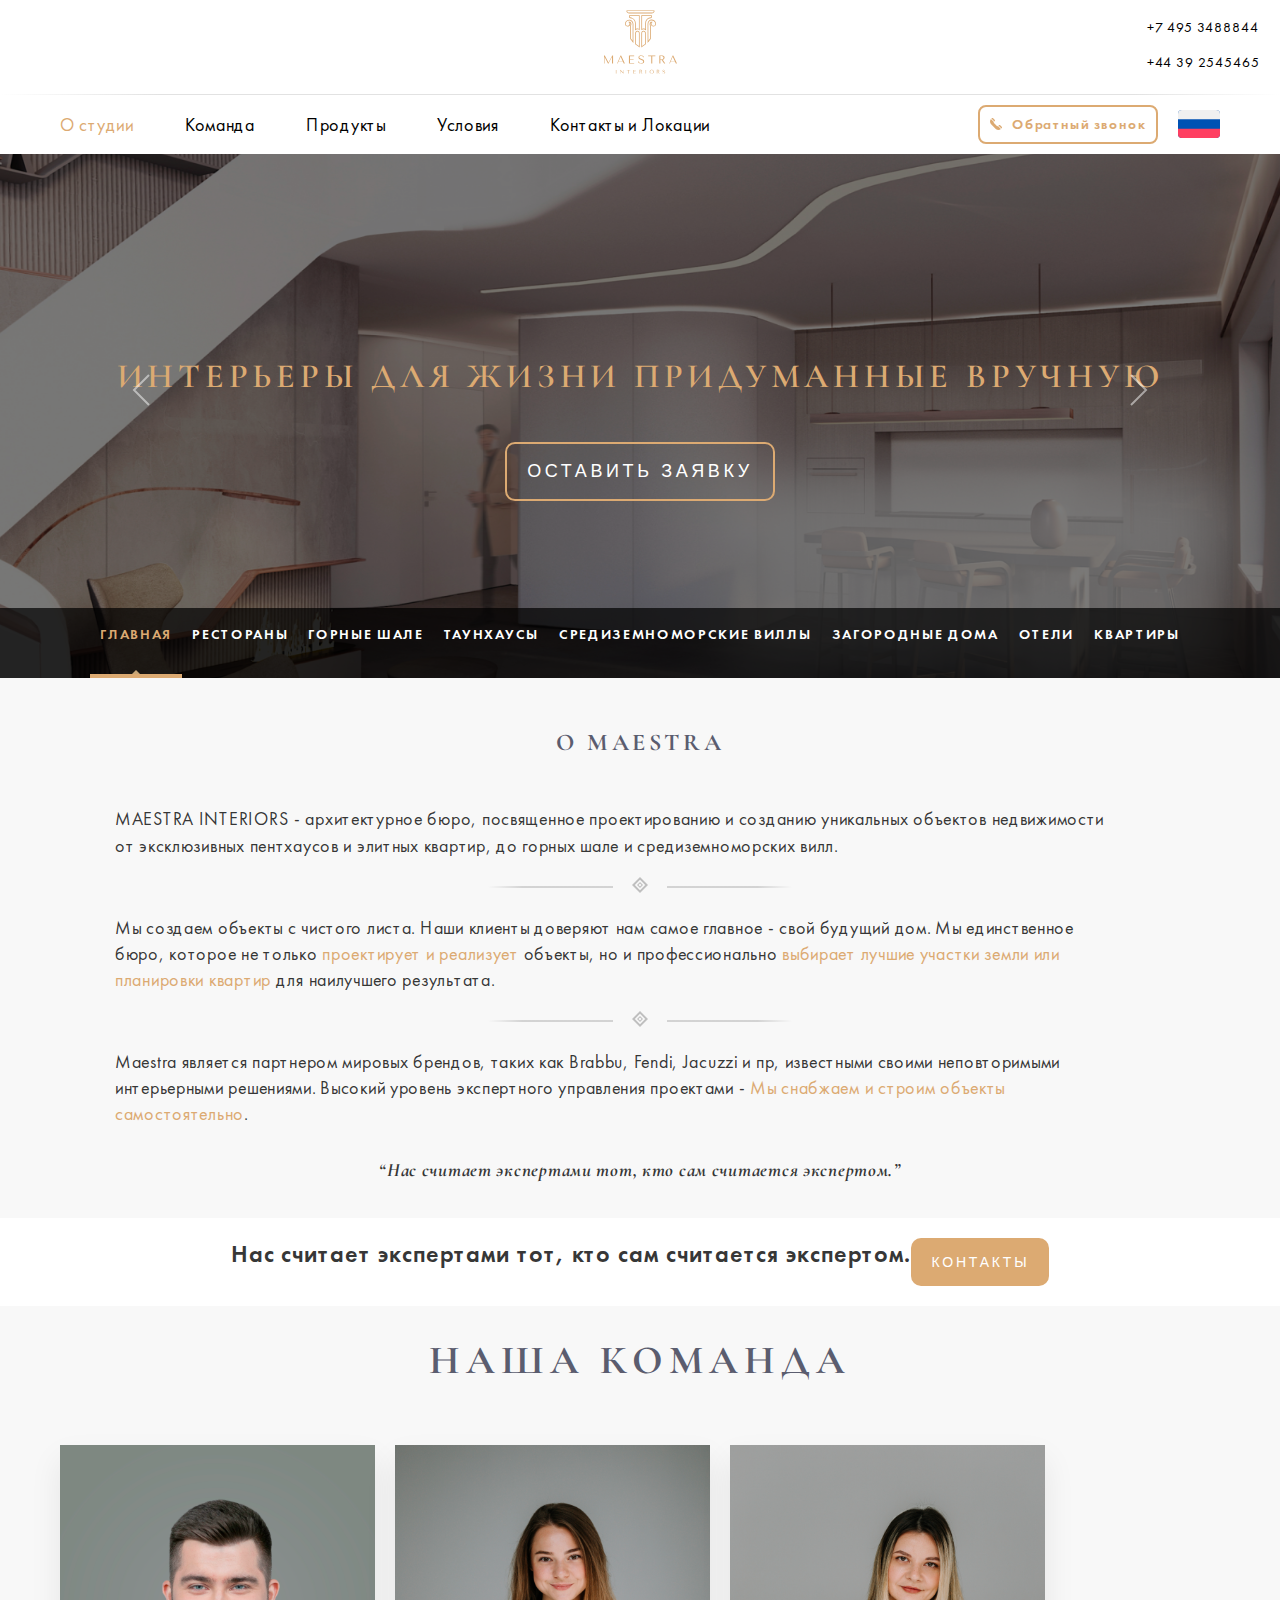
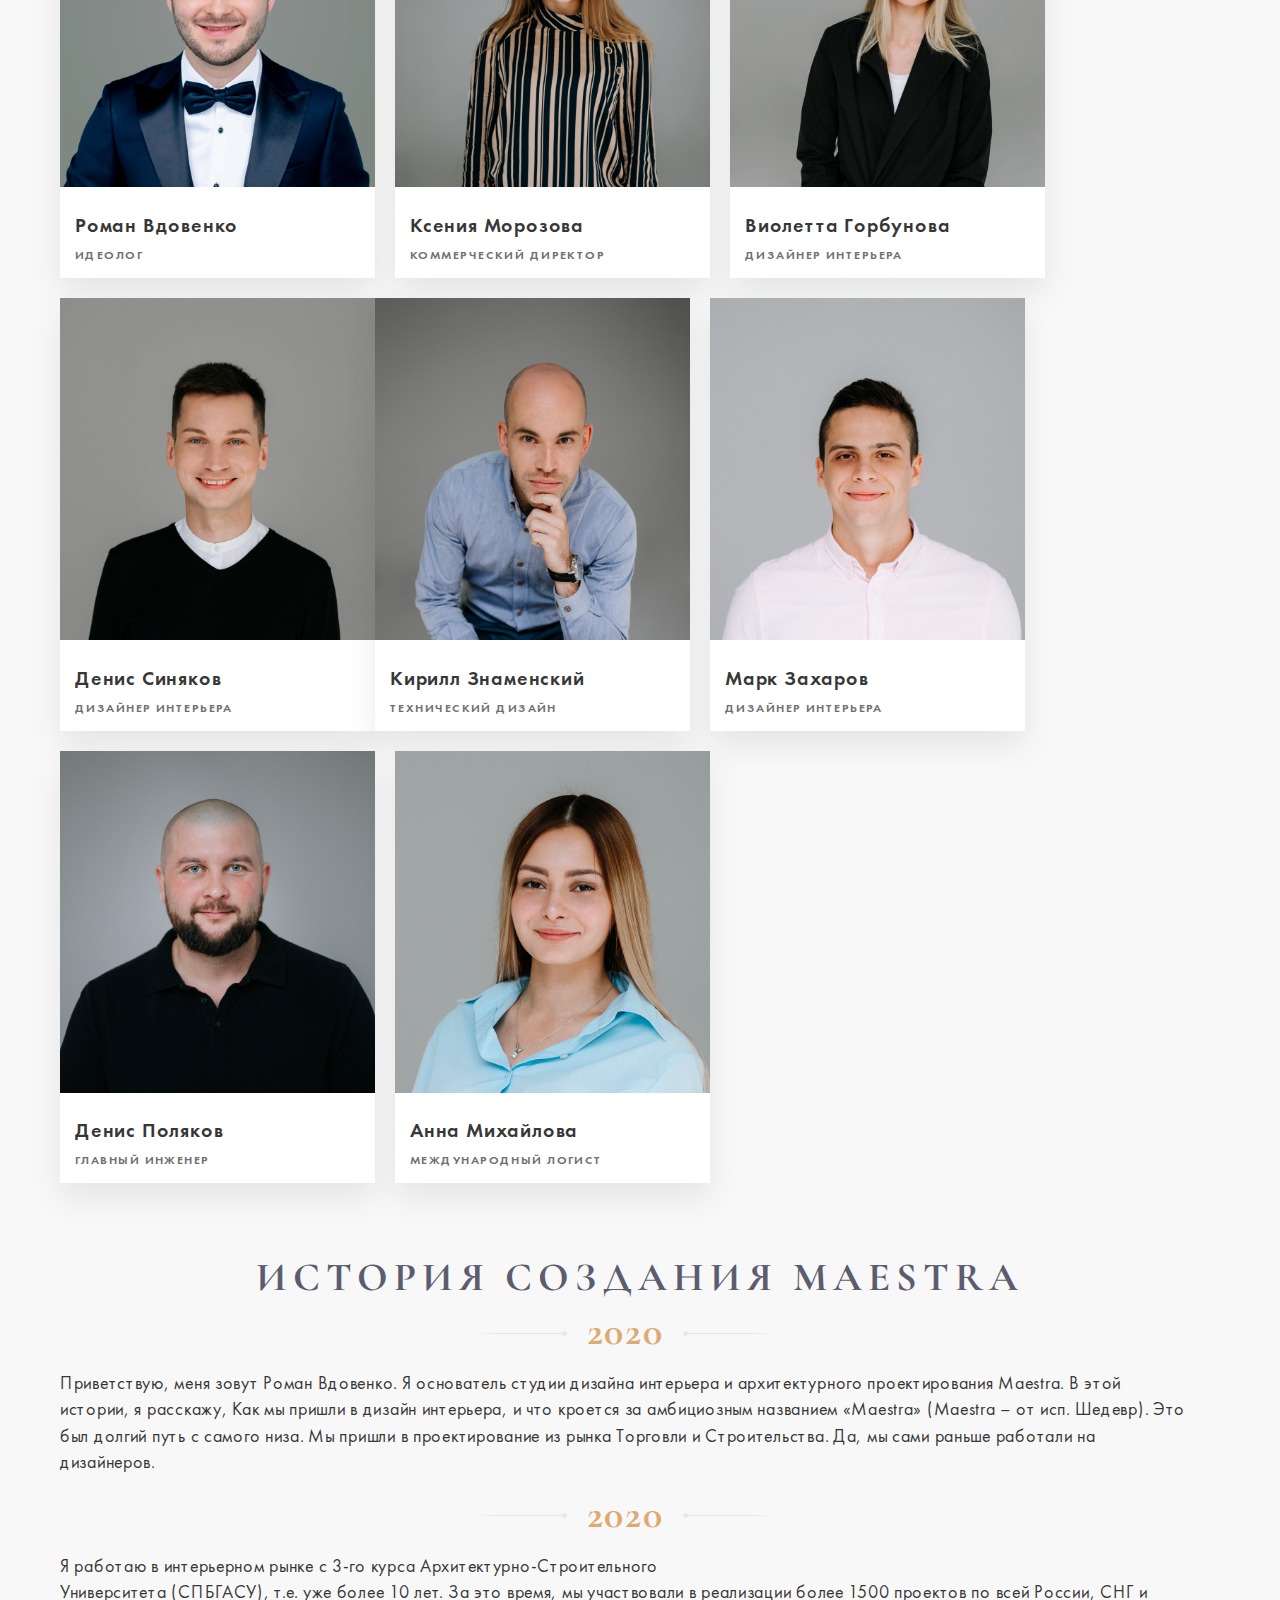
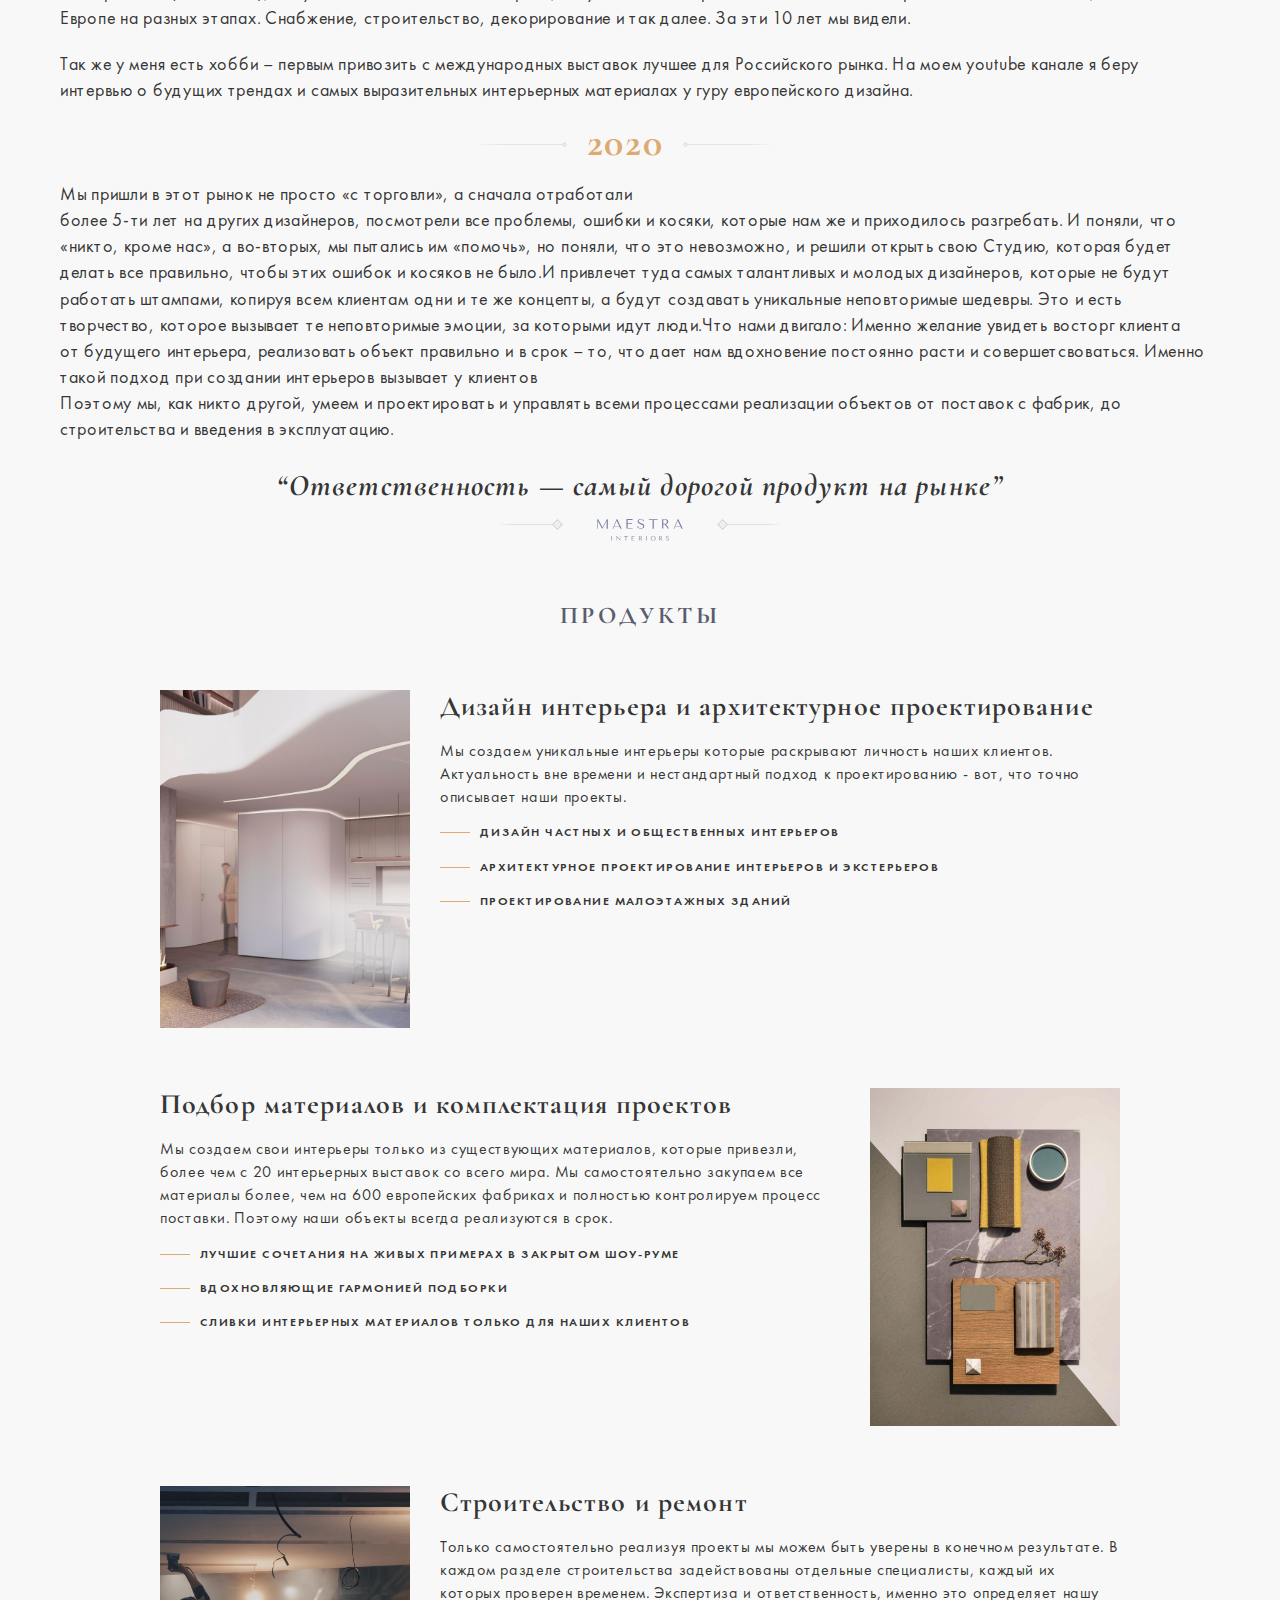
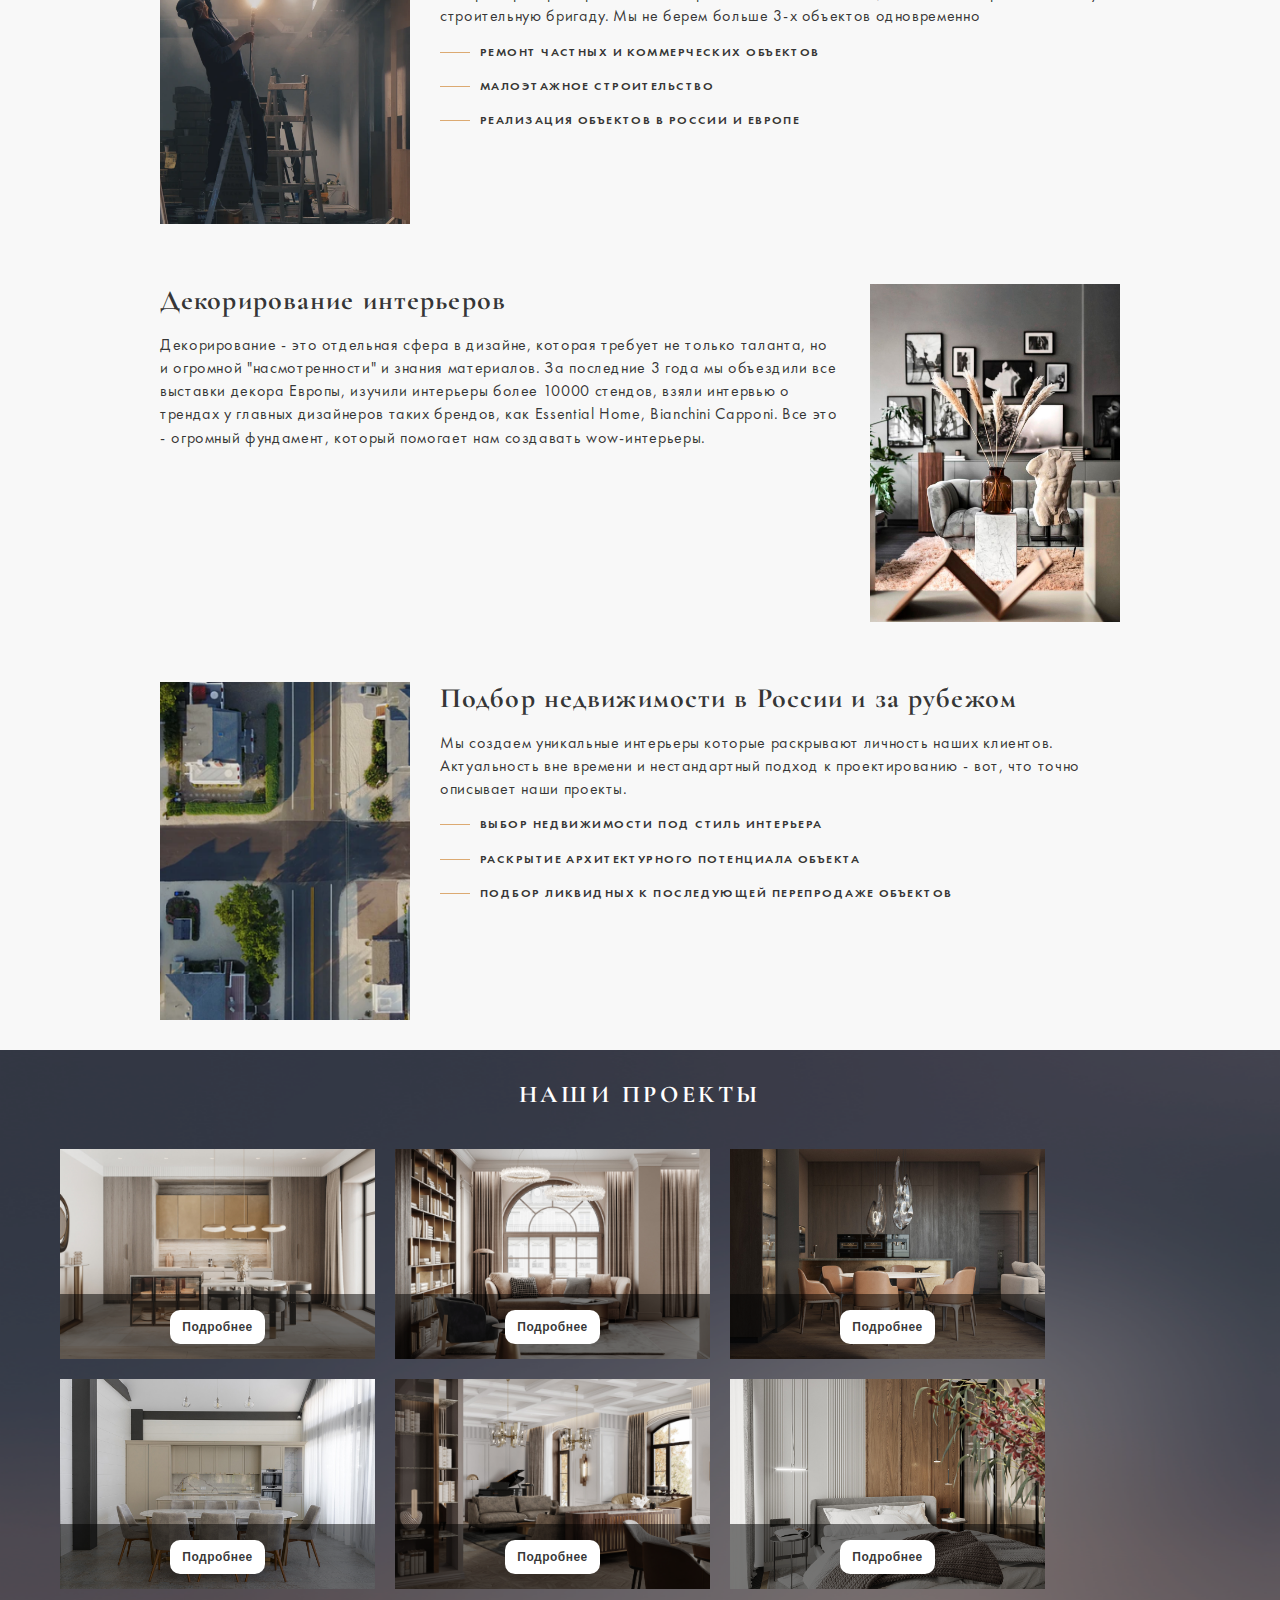
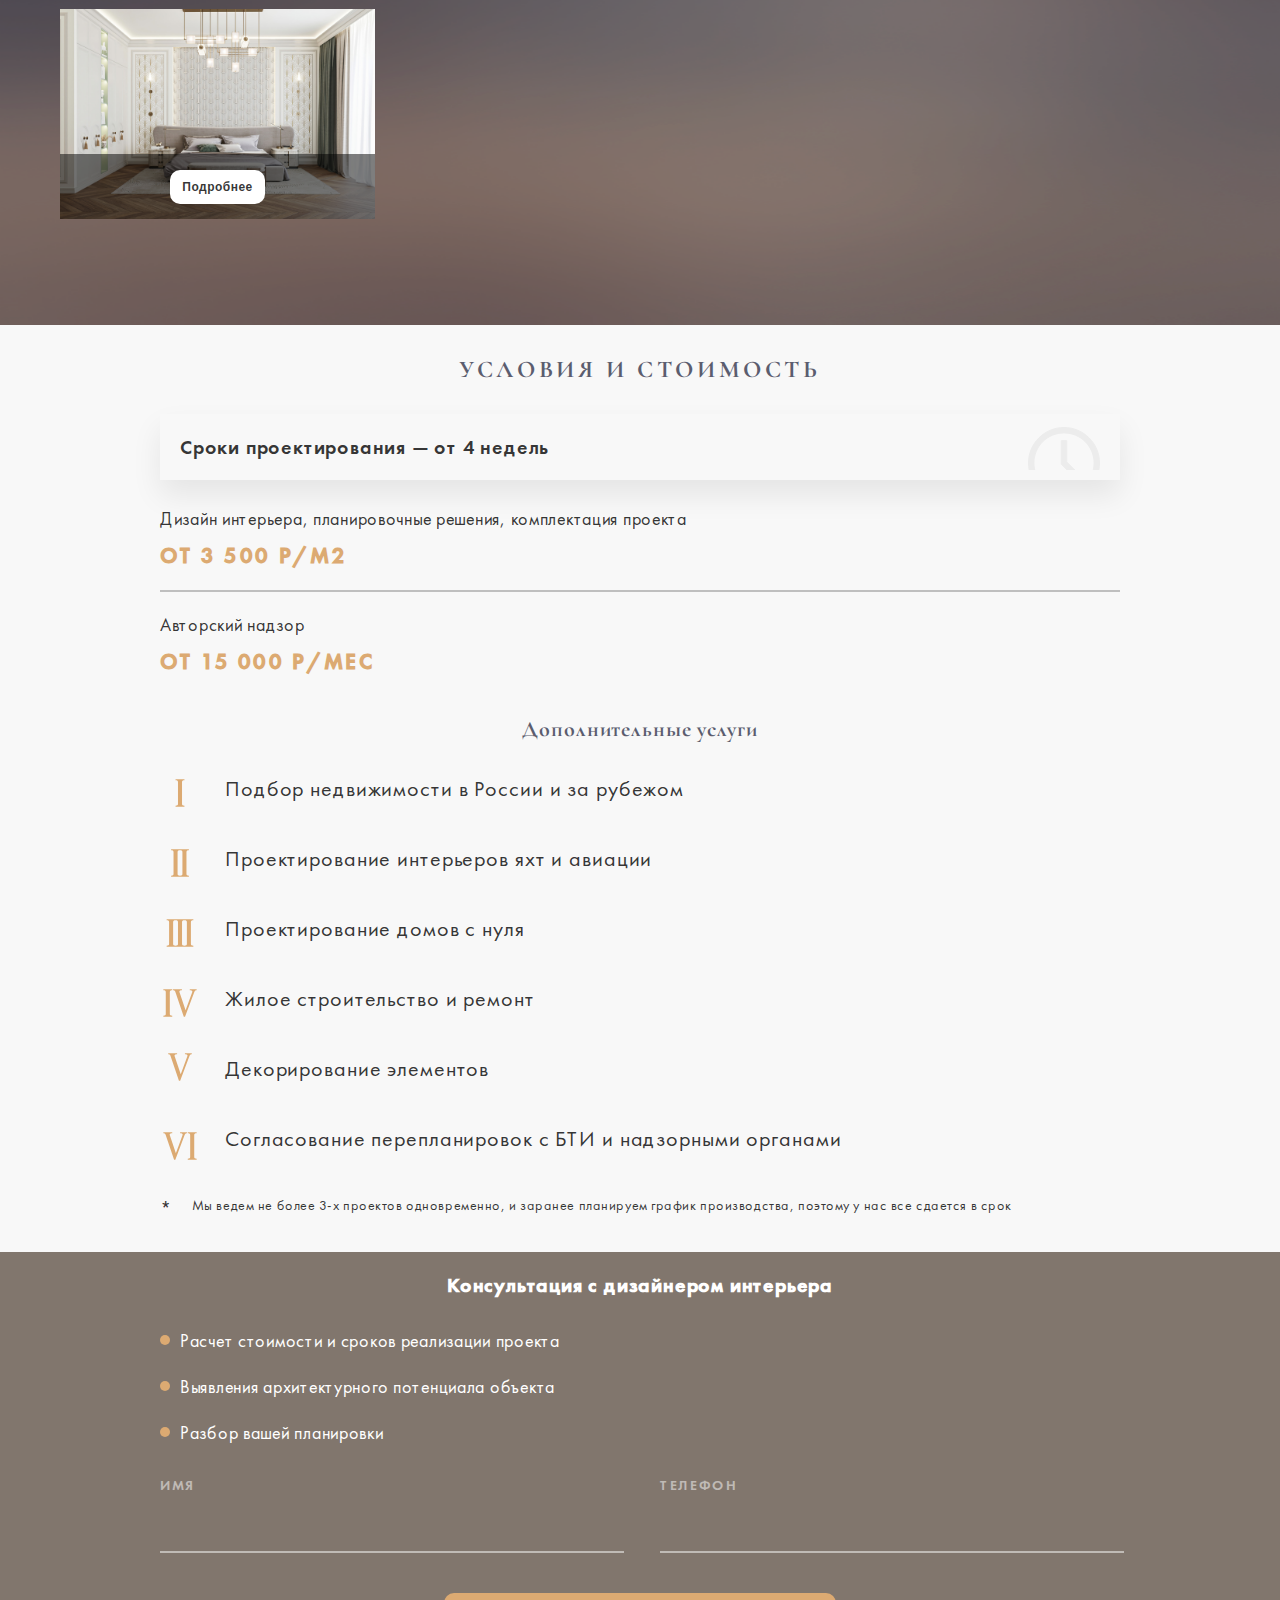
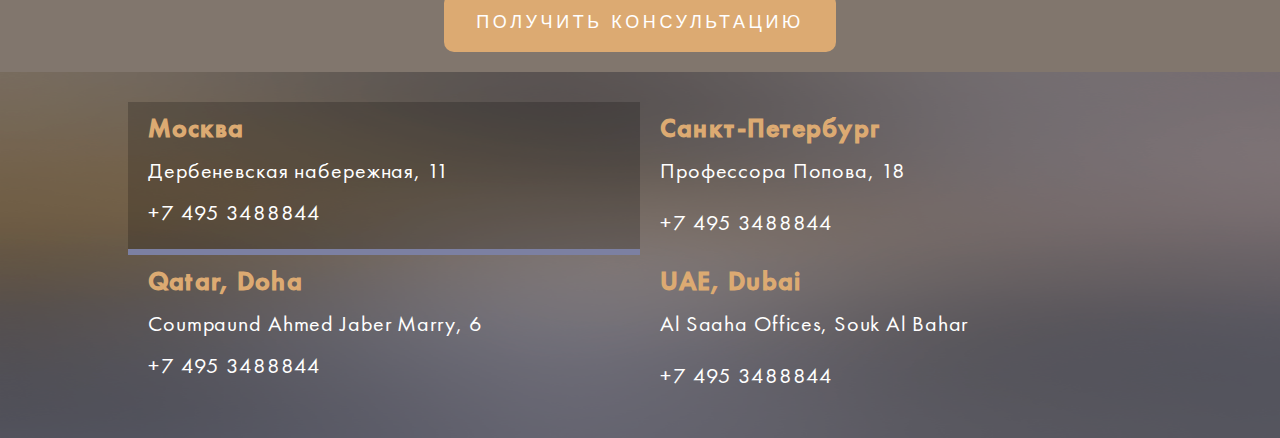
==== commit 68fd212e: "iphone stability test 3" ====
--- a/index.html
+++ b/index.html
@@ -5,7 +5,7 @@
     <meta http-equiv="X-UA-Compatible" content="IE=edge">
     <meta name="viewport" content="width=device-width, initial-scale=1.0">
     <title>Maestra</title>
-    <!-- <link rel="stylesheet" href="./css/style.css">
+    <link rel="stylesheet" href="./css/style.css">
     <link rel="stylesheet" href="./css/fonts.css">
     <link rel="stylesheet" href="./css/media.css">
     <link rel="apple-touch-icon" sizes="57x57" href="./ico.ico/apple-icon-57x57.png">
@@ -21,7 +21,7 @@
     <link rel="icon" type="image/png" sizes="32x32" href="./ico.ico/favicon-32x32.png">
     <link rel="icon" type="image/png" sizes="96x96" href="./ico.ico/favicon-96x96.png">
     <link rel="icon" type="image/png" sizes="16x16" href="./ico.ico/favicon-16x16.png">
-    <link rel="manifest" href="./ico.ico/manifest.json"> -->
+    <link rel="manifest" href="./ico.ico/manifest.json">
     <meta name="msapplication-TileColor" content="#ffffff">
     <meta name="msapplication-TileImage" content="/ms-icon-144x144.png">
     <meta name="theme-color" content="#ffffff">
@@ -1591,6 +1591,6 @@
             </div>
         </section>
     </footer>
-    <!-- <script src="./scripts/main.js"></script> -->
+    <script src="./scripts/main.js"></script>
 </body>
 </html>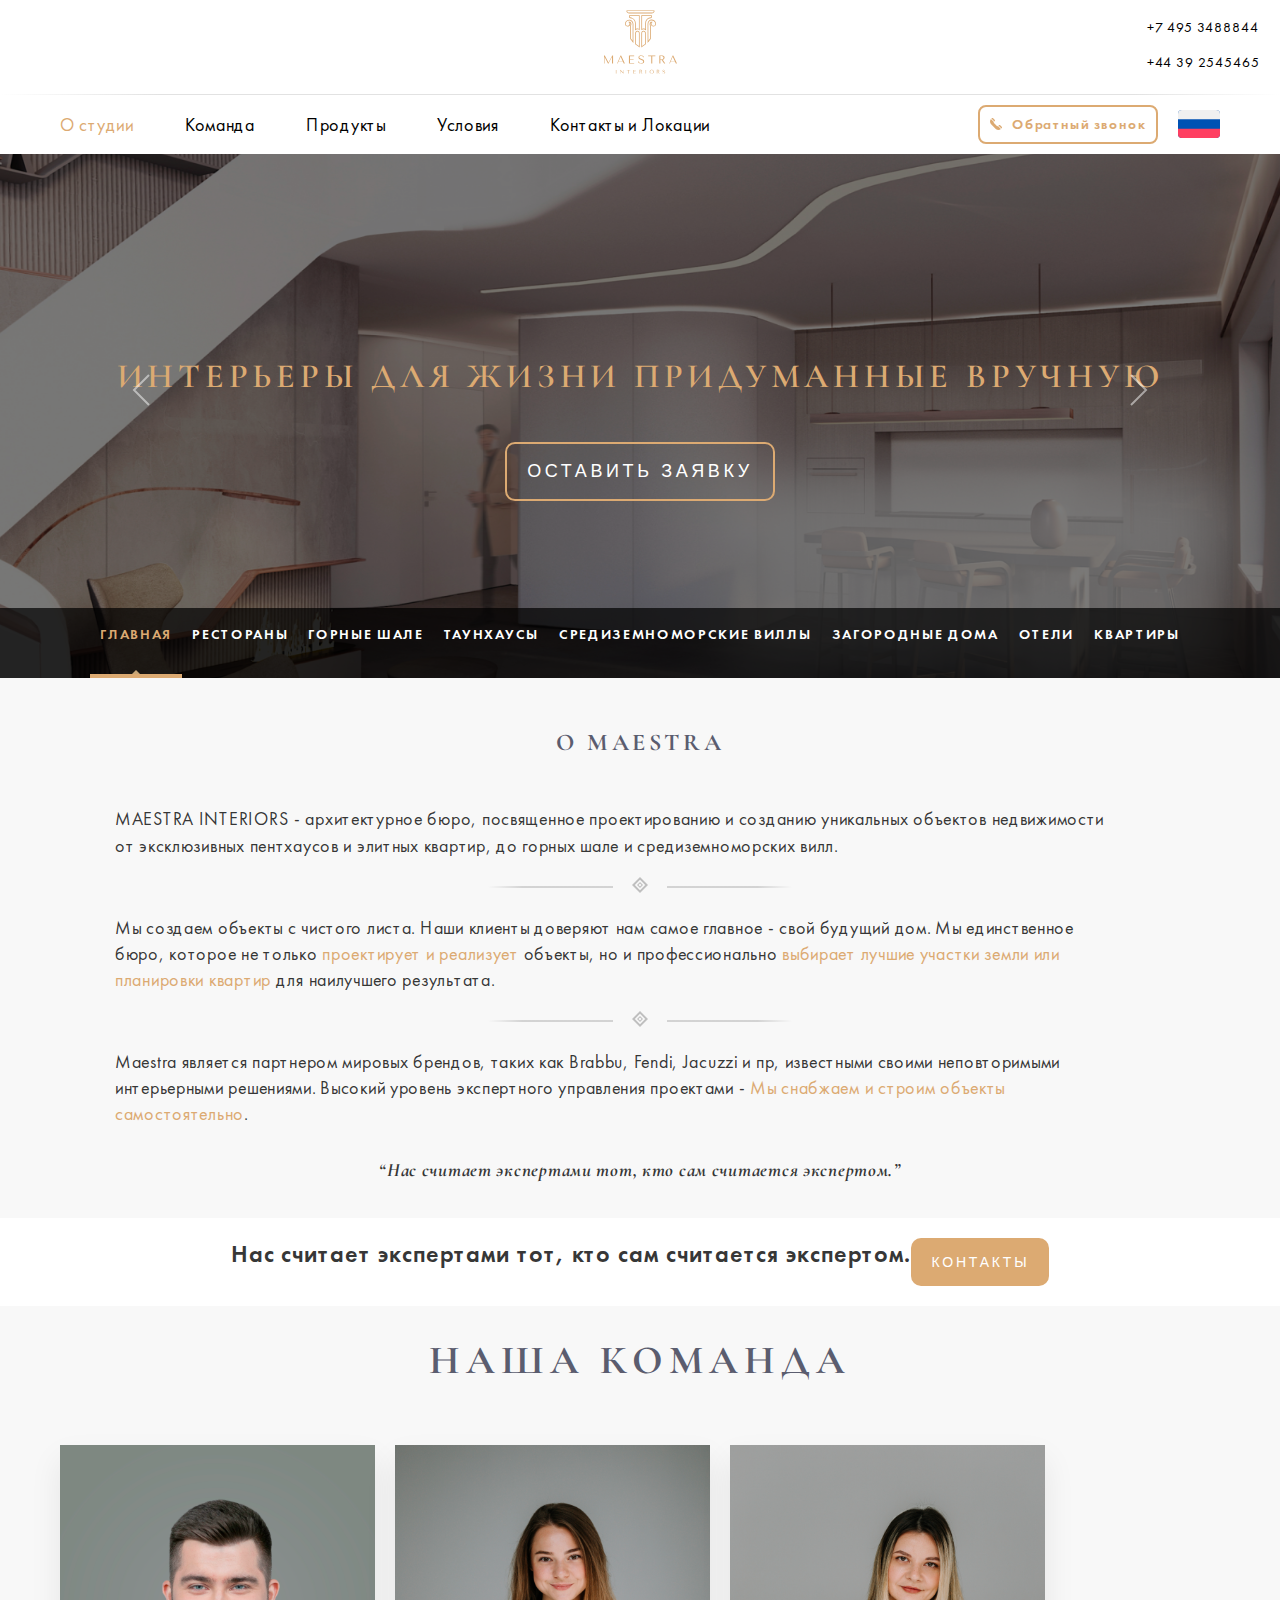
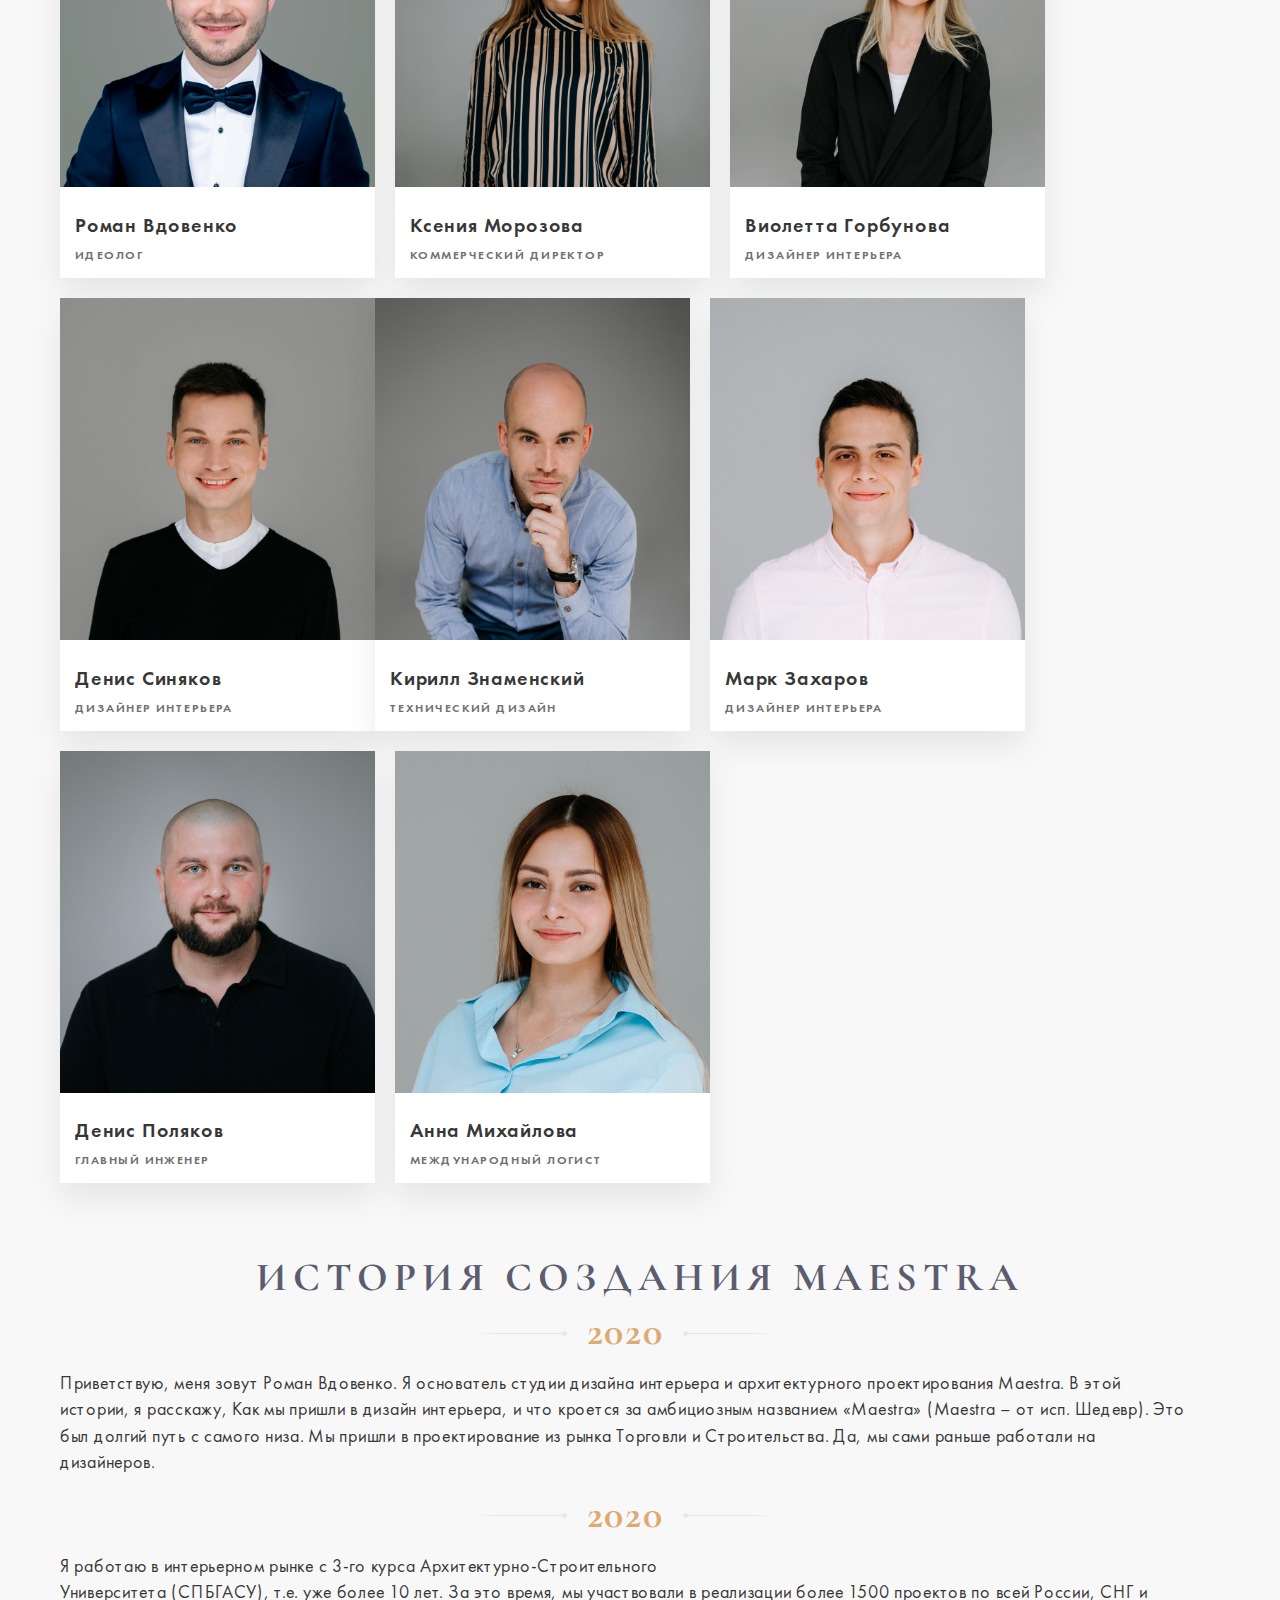
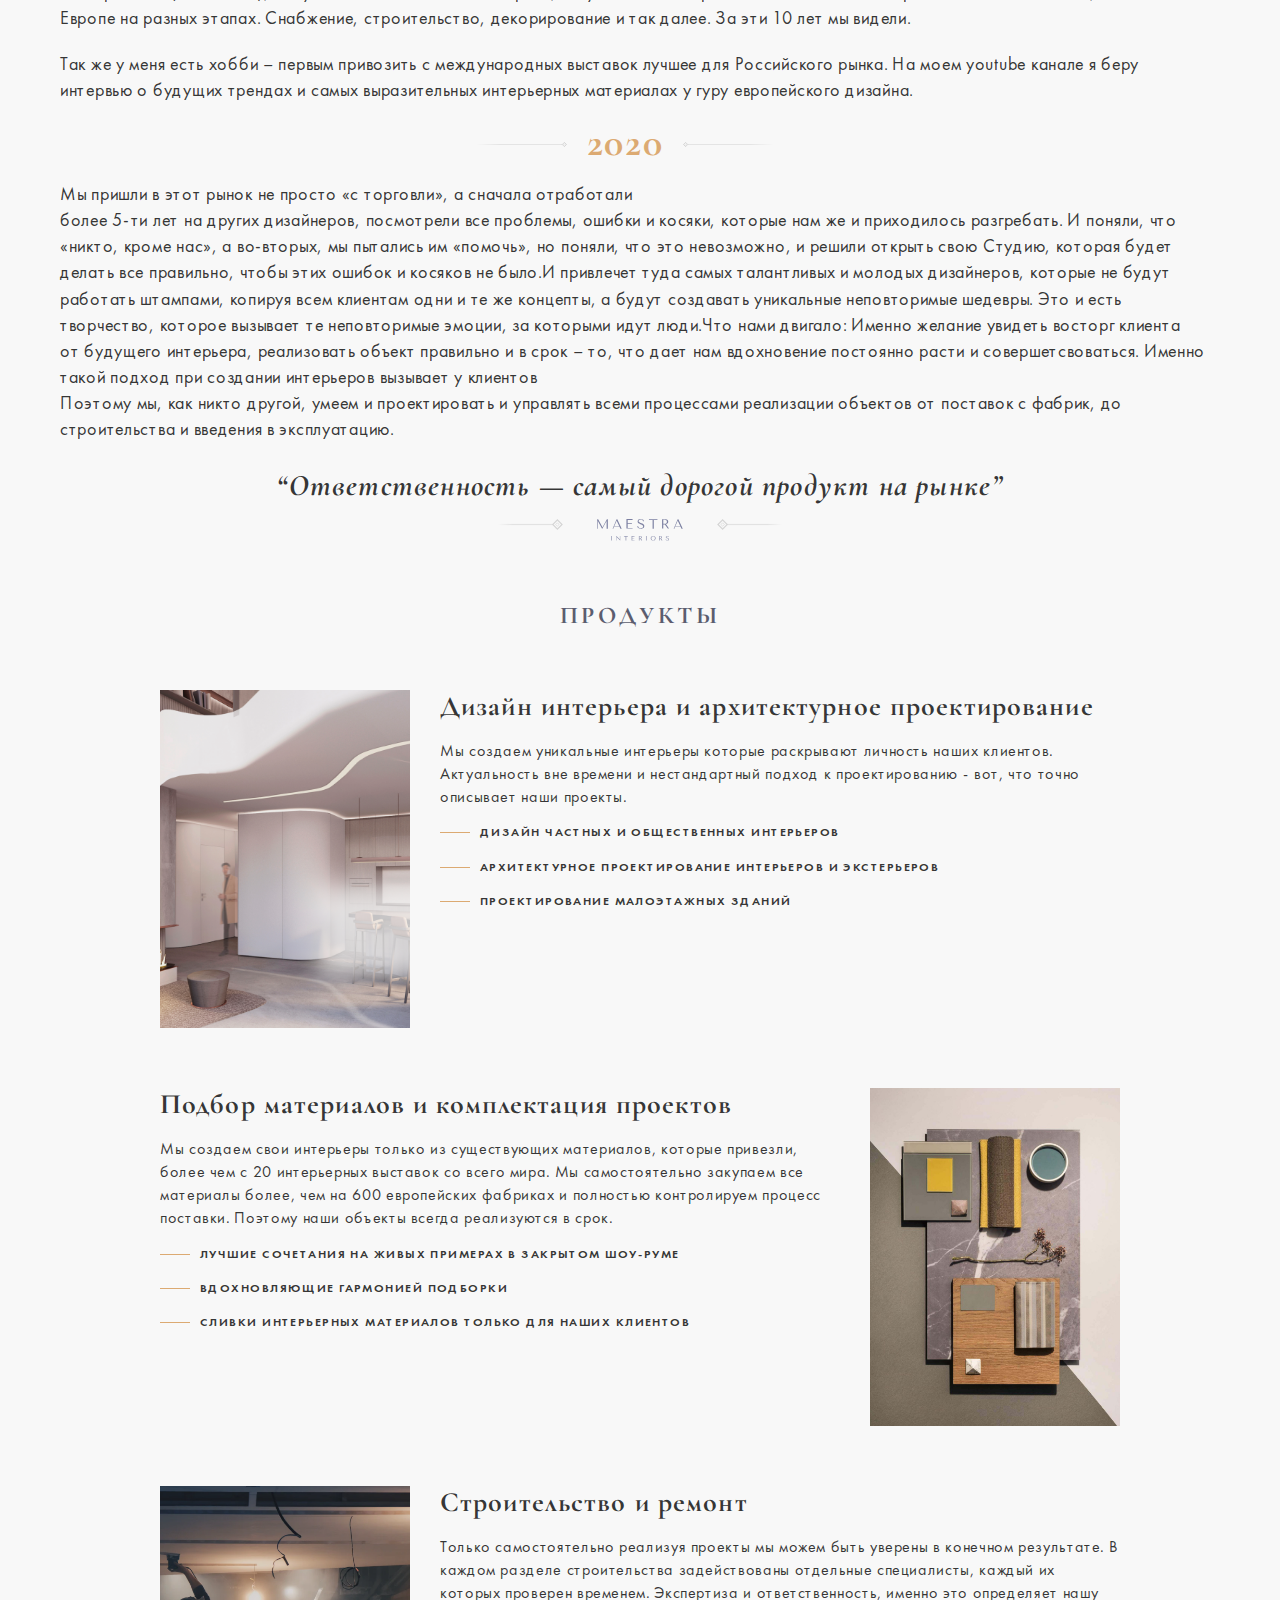
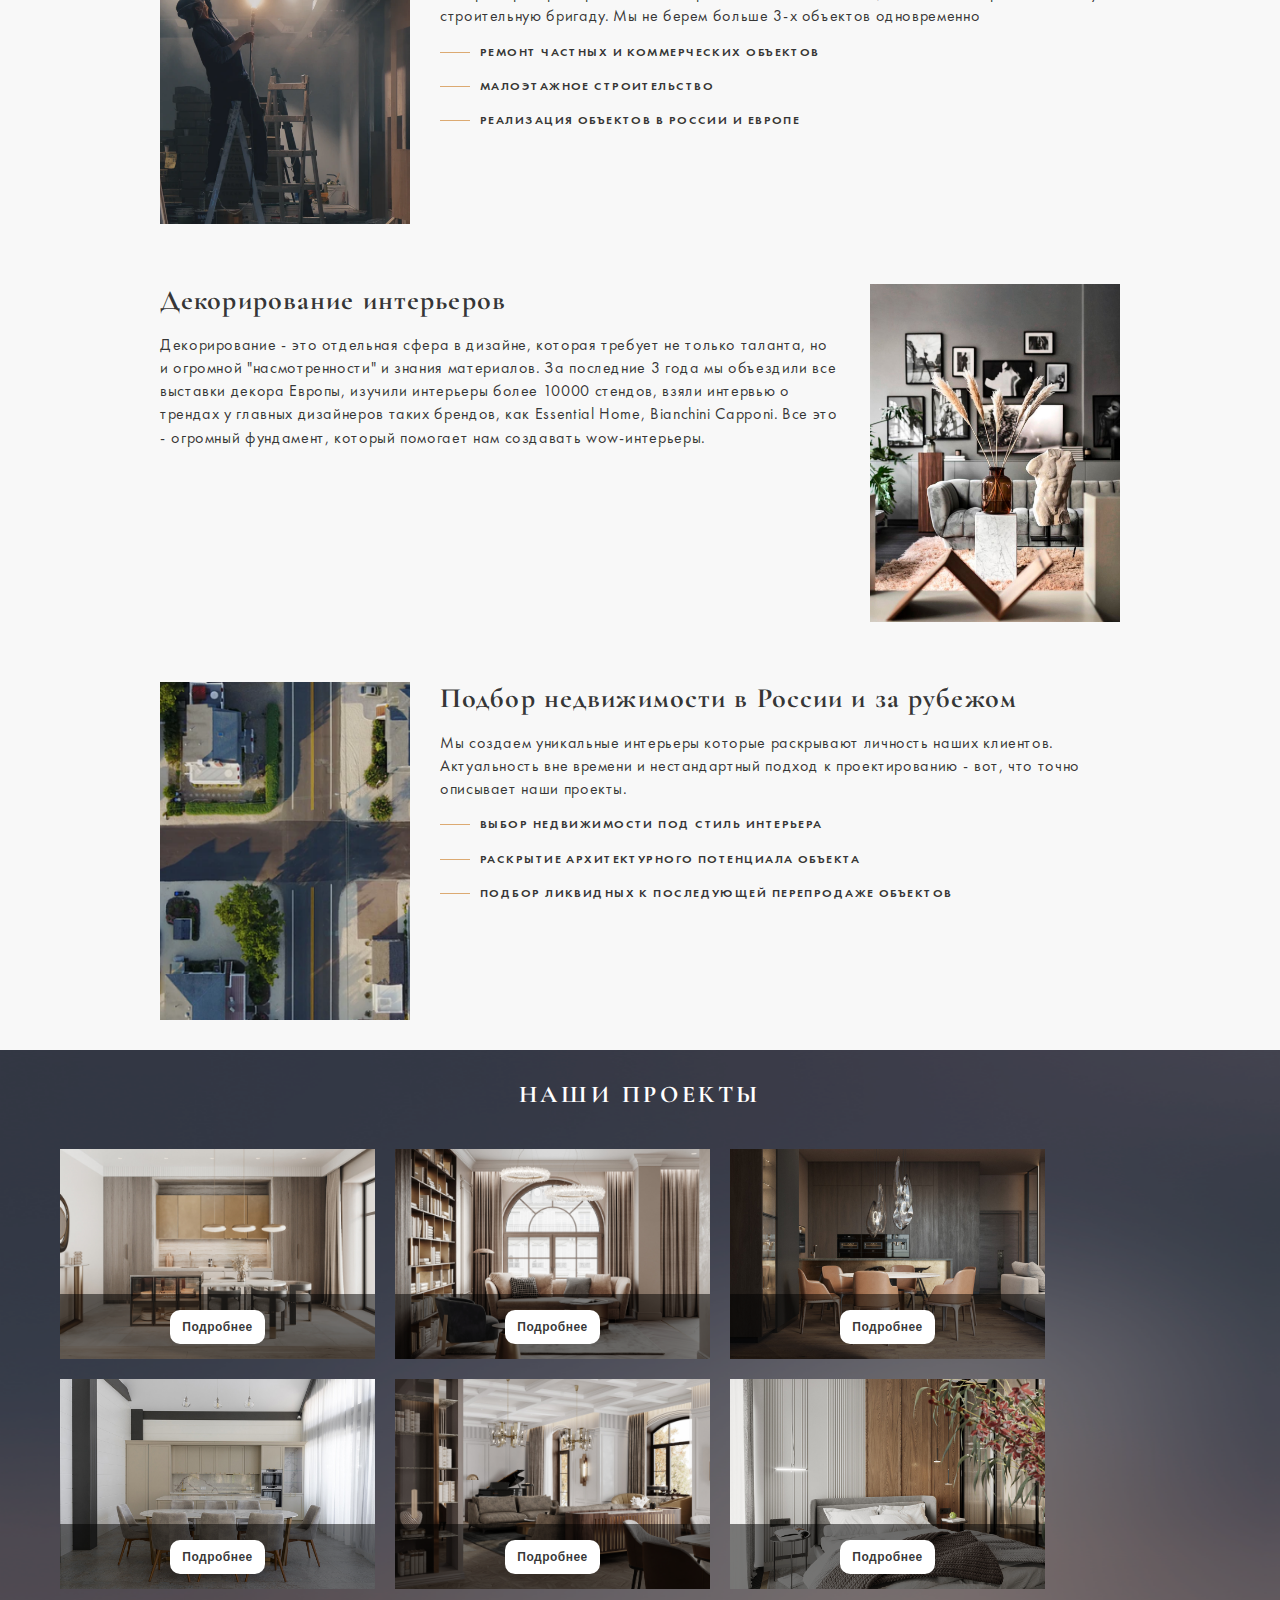
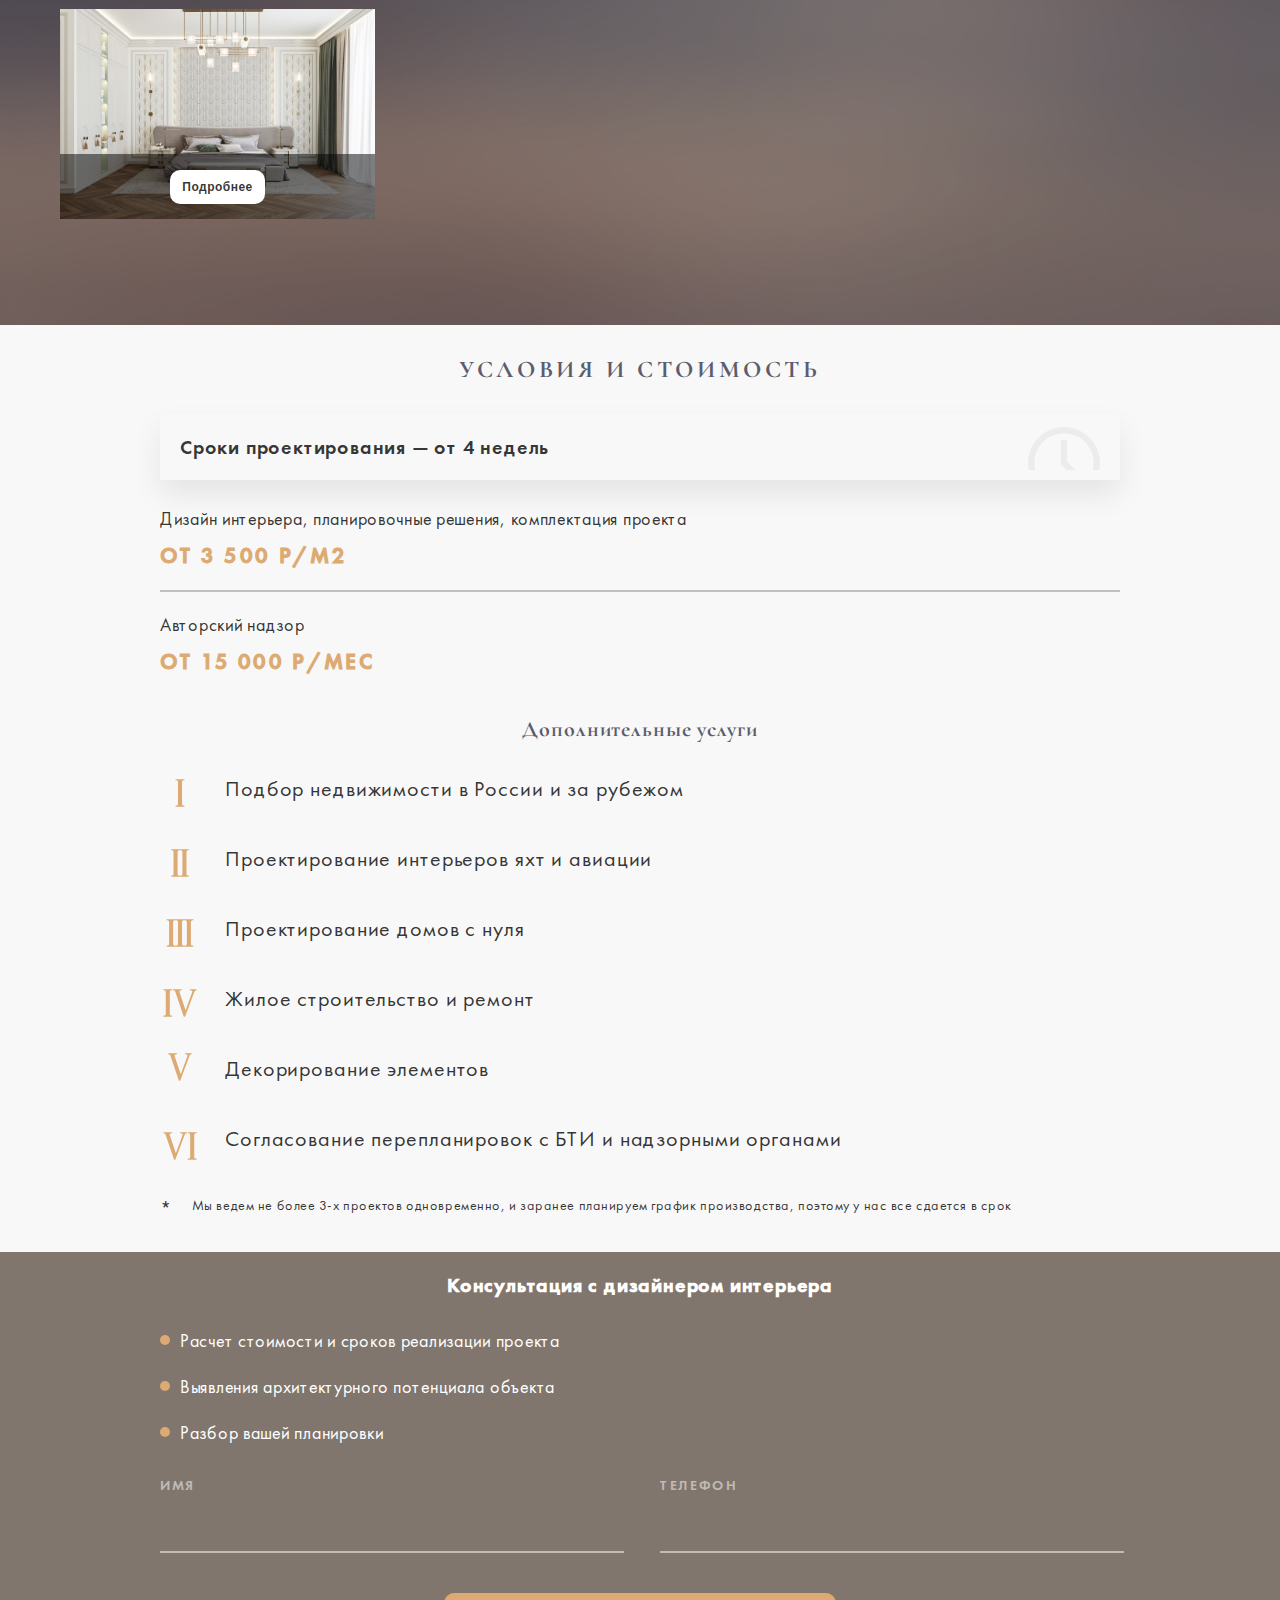
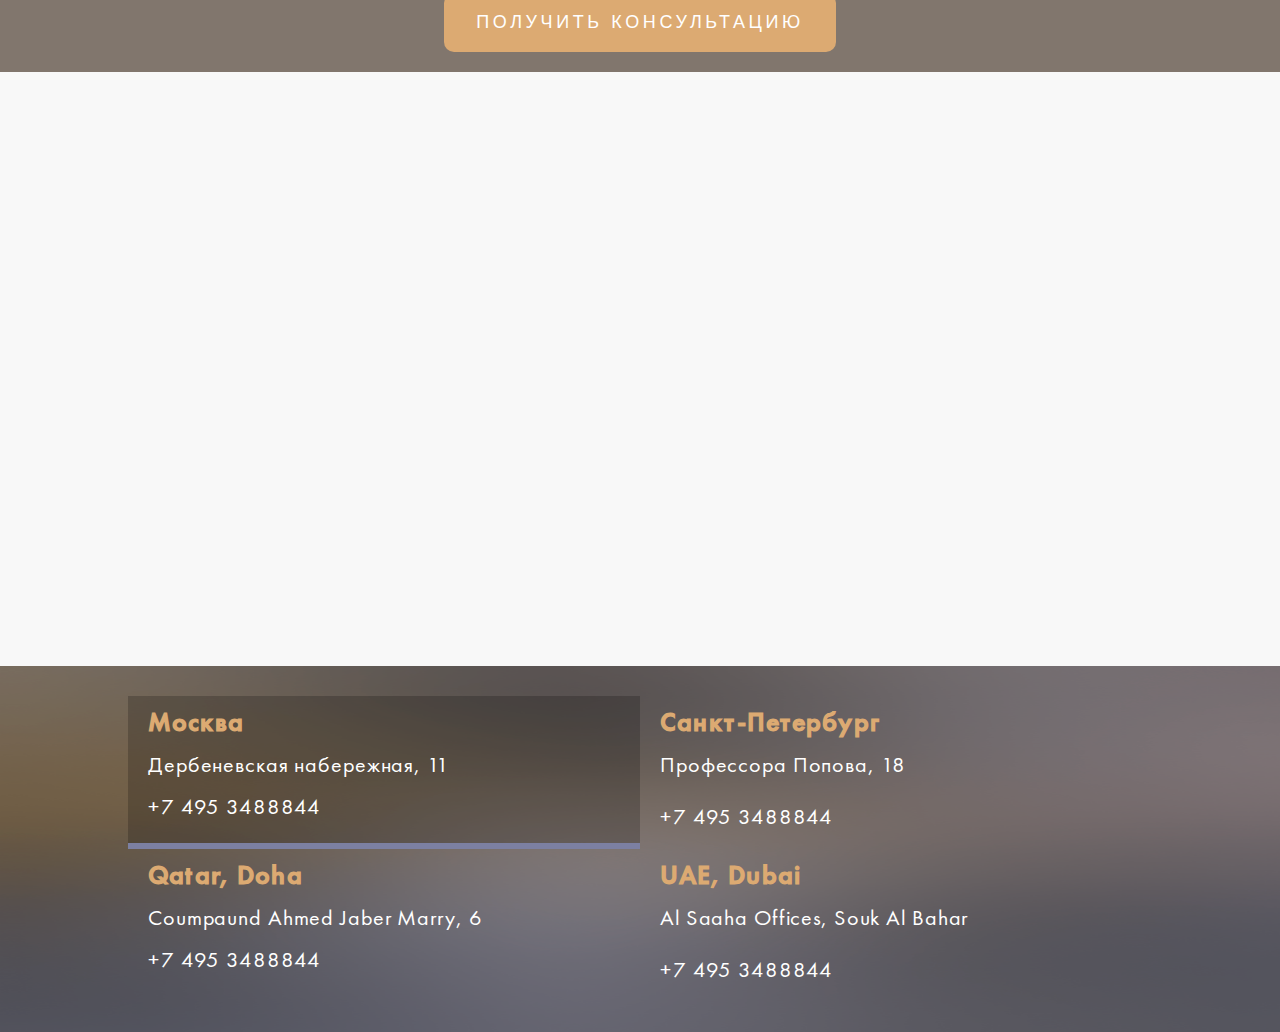
==== commit d5cab642: "Update index.html" ====
--- a/index.html
+++ b/index.html
@@ -1137,7 +1137,7 @@
                             <img src="./media/Portfolio1/15.jpg" alt=""> 
                         </div>
                         <div>
-                            <!-- <iframe allowfullscreen allow="xr-spatial-tracking; gyroscope; accelerometer" loading="lazy" src="https://kuula.co/share/collection/7YJMq?fs=1&vr=0&sd=1&thumbs=1&info=1&logo=1&gcl=1" frameborder="0"></iframe> -->
+                            <iframe allowfullscreen allow="xr-spatial-tracking; gyroscope; accelerometer" loading="lazy" src="https://kuula.co/share/collection/7YJMq?fs=1&vr=0&sd=1&thumbs=1&info=1&logo=1&gcl=1" frameborder="0"></iframe>
                         </div>
                     </div>
                     <div class="item-content" style="display: none;">
@@ -1176,7 +1176,7 @@
                             <img class="item-pic1" src="./media/Portfolio2/15.jpg" alt="">
                         </div>
                         <div>
-                            <!-- <iframe allowfullscreen allow="xr-spatial-tracking; gyroscope; accelerometer" loading="lazy" src="https://kuula.co/share/collection/7YK4P?fs=1&vr=0&sd=1&thumbs=1&info=1&logo=1&gcl=1" frameborder="0"></iframe> -->
+                            <iframe allowfullscreen allow="xr-spatial-tracking; gyroscope; accelerometer" loading="lazy" src="https://kuula.co/share/collection/7YK4P?fs=1&vr=0&sd=1&thumbs=1&info=1&logo=1&gcl=1" frameborder="0"></iframe>
                         </div>
                     </div>
                     <div class="cross" onclick="closeItem(PortfolioIndex-1)">
@@ -1187,7 +1187,7 @@
                             <img class="item-pic1" src="./media/Portfolio3/1.jpeg" alt="">
                         </div>
                         <div>
-                            <!-- <iframe style="margin-bottom: 10px;" allowfullscreen allow="xr-spatial-tracking; gyroscope; accelerometer" loading="lazy" src="https://kuula.co/share/76Jj2?fs=1&vr=1&sd=1&initload=1&thumbs=1&chromeless=1&logo=0&gcl=1" frameborder="0"></iframe> -->
+                            <iframe style="margin-bottom: 10px;" allowfullscreen allow="xr-spatial-tracking; gyroscope; accelerometer" loading="lazy" src="https://kuula.co/share/76Jj2?fs=1&vr=1&sd=1&initload=1&thumbs=1&chromeless=1&logo=0&gcl=1" frameborder="0"></iframe>
                         </div>
                         <div>
                             <img class="item-pic1" src="./media/Portfolio3/2.jpg" alt="">
@@ -1205,7 +1205,7 @@
                             <img class="item-pic1" src="./media/Portfolio3/6.jpg" alt="">
                         </div>
                         <div>
-                            <!-- <iframe style="margin-bottom: 10px;" allowfullscreen allow="xr-spatial-tracking; gyroscope; accelerometer" loading="lazy" src="https://kuula.co/share/76634?fs=1&vr=1&sd=1&initload=1&thumbs=1&chromeless=1&logo=0&gcl=1" frameborder="0"></iframe> -->
+                            <iframe style="margin-bottom: 10px;" allowfullscreen allow="xr-spatial-tracking; gyroscope; accelerometer" loading="lazy" src="https://kuula.co/share/76634?fs=1&vr=1&sd=1&initload=1&thumbs=1&chromeless=1&logo=0&gcl=1" frameborder="0"></iframe>
                         </div>
                         <div>
                             <img class="item-pic1" src="./media/Portfolio3/7.jpg" alt="">
@@ -1220,7 +1220,7 @@
                             <img class="item-pic1" src="./media/Portfolio3/10.jpg" alt="">
                         </div>
                         <div>
-                            <!-- <iframe style="margin-bottom: 10px;" allowfullscreen allow="xr-spatial-tracking; gyroscope; accelerometer" loading="lazy" src="https://kuula.co/share/766wb?fs=1&vr=1&sd=1&initload=1&thumbs=1&chromeless=1&logo=0&gcl=1" frameborder="0"></iframe> -->
+                            <iframe style="margin-bottom: 10px;" allowfullscreen allow="xr-spatial-tracking; gyroscope; accelerometer" loading="lazy" src="https://kuula.co/share/766wb?fs=1&vr=1&sd=1&initload=1&thumbs=1&chromeless=1&logo=0&gcl=1" frameborder="0"></iframe>
                         </div>
                         <div>
                             <img cla="item-pic1" src="./media/Portfolio3/11.jpg" alt="">
@@ -1313,7 +1313,7 @@
                             <img class="item-pic1" src="./media/Portfolio6/1.jpg" alt="">
                         </div>
                         <div>
-                            <!-- <iframe style="margin-bottom: 10px;" allowfullscreen allow="xr-spatial-tracking; gyroscope; accelerometer" loading="lazy" src="https://kuula.co/share/76nl6?fs=1&vr=1&sd=1&initload=1&thumbs=1&chromeless=1&logo=0&gcl=1" frameborder="0"></iframe> -->
+                            <iframe style="margin-bottom: 10px;" allowfullscreen allow="xr-spatial-tracking; gyroscope; accelerometer" loading="lazy" src="https://kuula.co/share/76nl6?fs=1&vr=1&sd=1&initload=1&thumbs=1&chromeless=1&logo=0&gcl=1" frameborder="0"></iframe>
                         </div>
                         <div>
                             <img class="item-pic1" src="./media/Portfolio6/2.jpg" alt="">
@@ -1345,7 +1345,7 @@
                             <img class="item-pic1" src="./media/Portfolio7/6.jpg" alt="">
                         </div>
                         <div>
-                            <!-- <iframe allowfullscreen allow="xr-spatial-tracking; gyroscope; accelerometer" loading="lazy" src="https://kuula.co/share/7V255?fs=1&vr=0&sd=1&thumbs=1&info=1&logo=1&gcl=1" frameborder="0"></iframe> -->
+                            <iframe allowfullscreen allow="xr-spatial-tracking; gyroscope; accelerometer" loading="lazy" src="https://kuula.co/share/7V255?fs=1&vr=0&sd=1&thumbs=1&info=1&logo=1&gcl=1" frameborder="0"></iframe>
                         </div>
                     </div>
                 </div>
@@ -1513,7 +1513,7 @@
             </div>
             <div class="conacts-adresses">
                 <div>
-                    <!-- <div class="map" style="display: block">
+                    <div class="map" style="display: block">
                         <iframe frameborder="0" aria-hidden="false" tabindex="0" style="border: none;" allowfullscreen allow="xr-spatial-tracking; gyroscope; accelerometer" loading="lazy" src="https://www.google.com/maps/embed?pb=!1m14!1m8!1m3!1d2247.135616849777!2d37.6542182!3d55.7213953!3m2!1i1024!2i768!4f13.1!3m3!1m2!1s0x46b54b25c2ed9cd5%3A0xcb6609e51978d319!2z0J_QvtC70LvQsNGA0YE!5e0!3m2!1sru!2sru!4v1663523773037!5m2!1sru!2sru" style="border:0;" allowfullscreen="" loading="lazy" referrerpolicy="no-referrer-when-downgrade"></iframe>
                     </div>
                     <div class="map" style="display: none">
@@ -1524,7 +1524,7 @@
                     </div>
                     <div class="map" style="display: none">
                         <iframe frameborder="0" aria-hidden="false" tabindex="0" style="border: none;" allowfullscreen allow="xr-spatial-tracking; gyroscope; accelerometer" loading="lazy" src="https://www.google.com/maps/embed?pb=!1m18!1m12!1m3!1d1649.1285340755066!2d55.27571842321905!3d25.194495081101447!2m3!1f0!2f0!3f0!3m2!1i1024!2i768!4f13.1!3m3!1m2!1s0x3e5f4281febea45b%3A0x2719dcb01d13a1c8!2sSouk%20Al%20Bahar!5e0!3m2!1sru!2sru!4v1663524519042!5m2!1sru!2sru" style="border:0;" allowfullscreen="" loading="lazy" referrerpolicy="no-referrer-when-downgrade"></iframe>
-                    </div> -->
+                    </div>
                 </div>
                 <div class="adresses">
                     <div class="adresses-header">
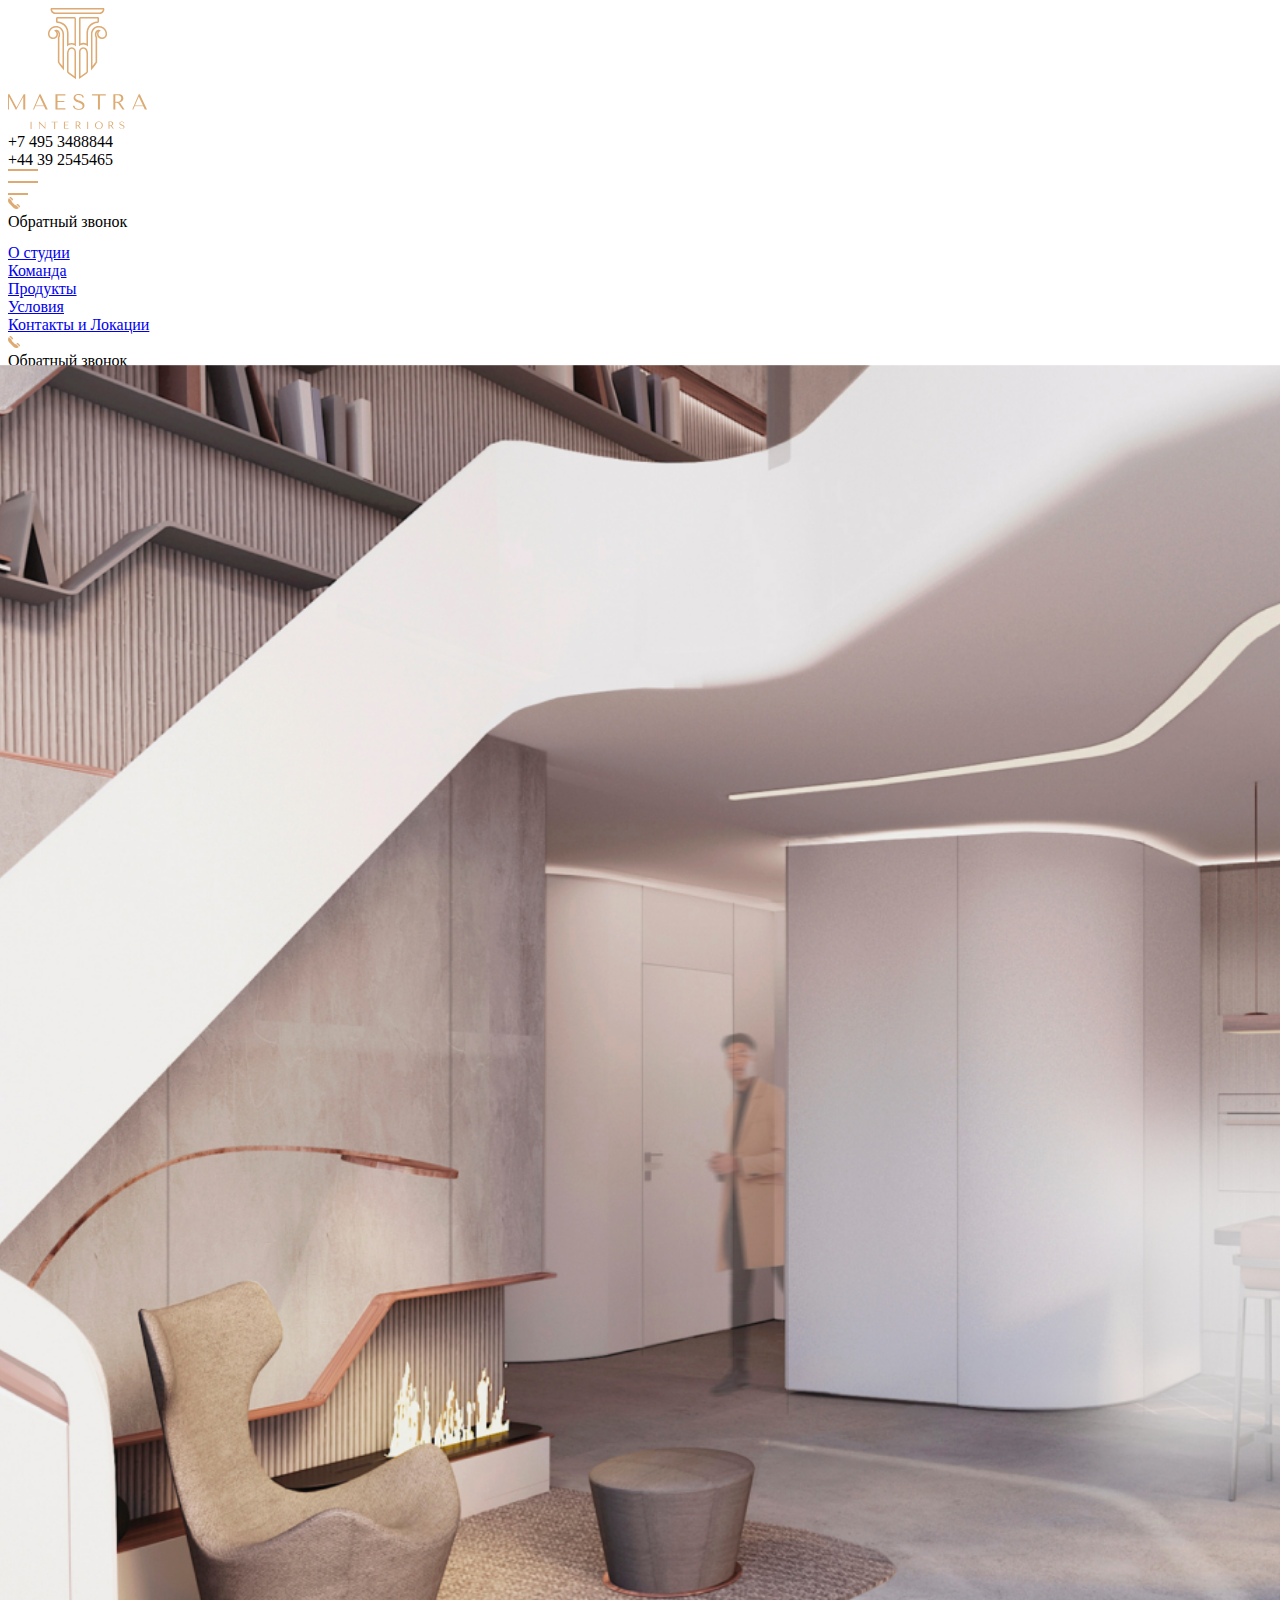
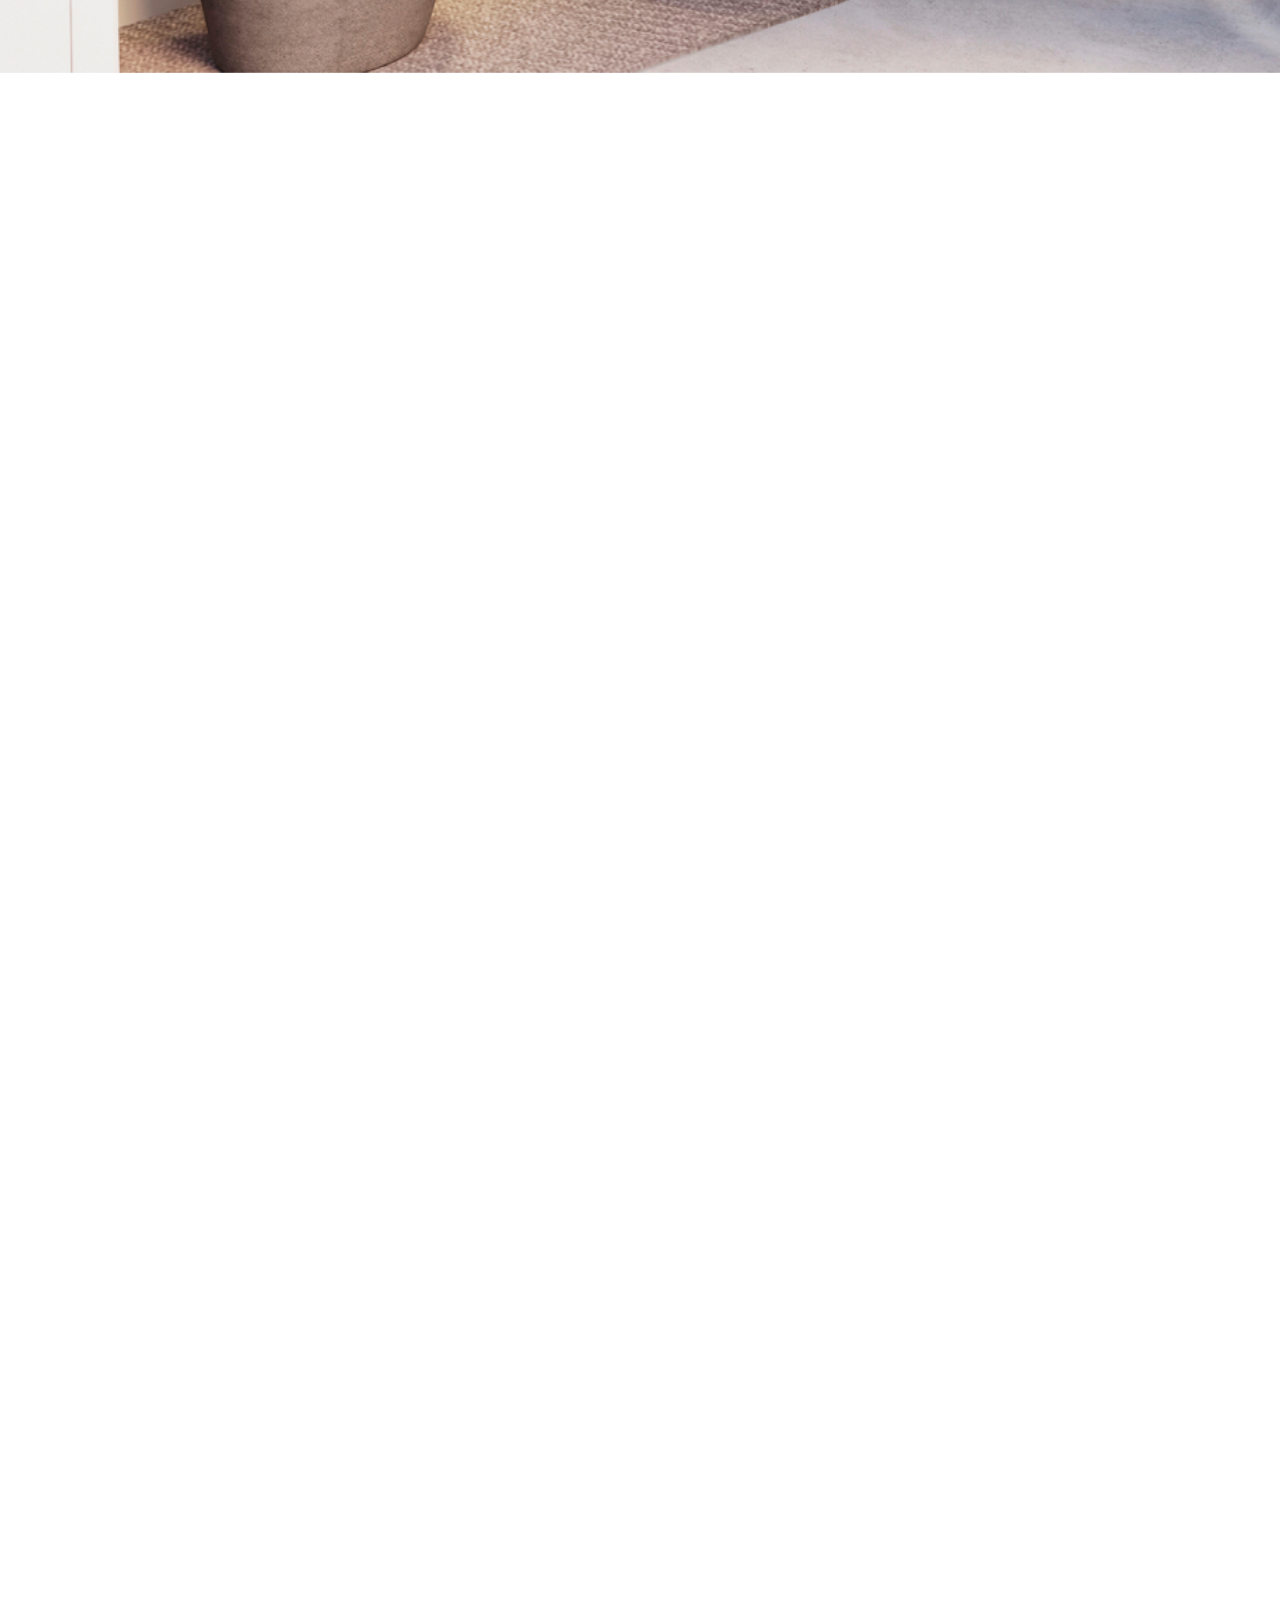
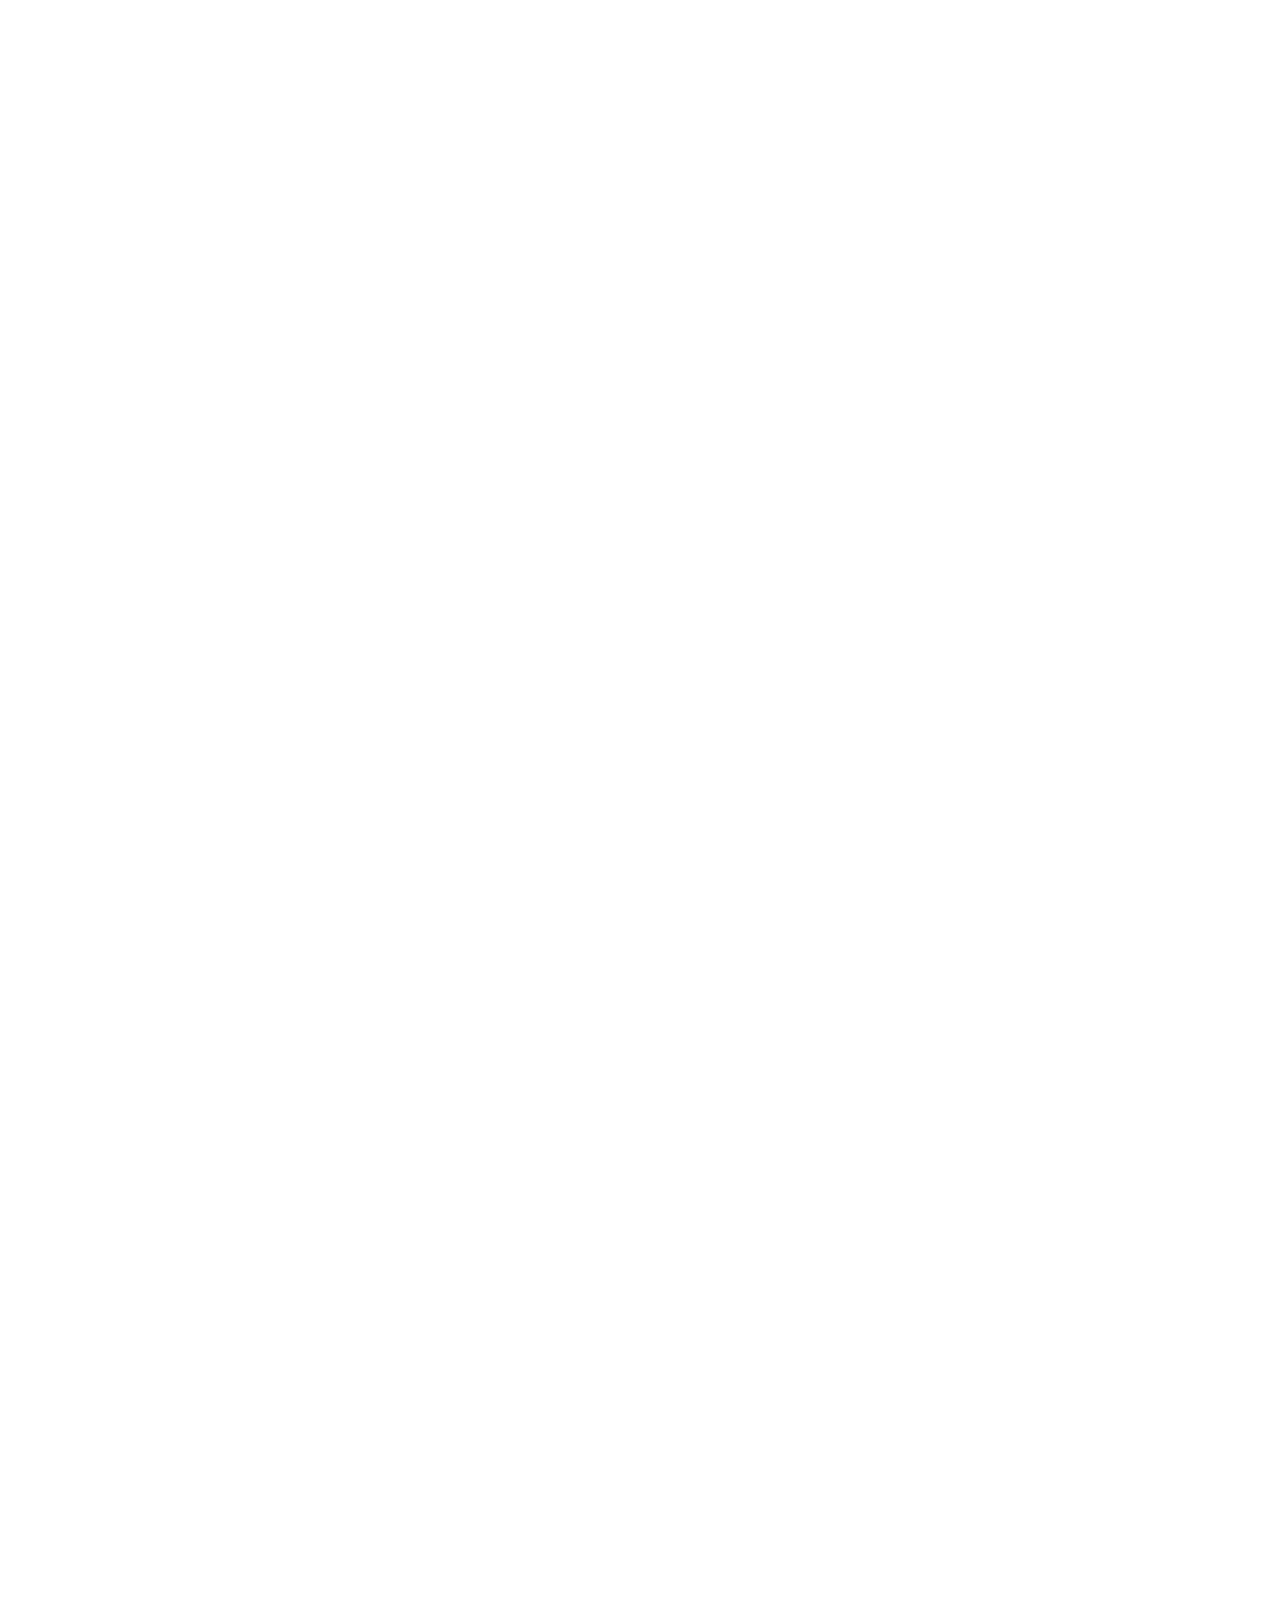
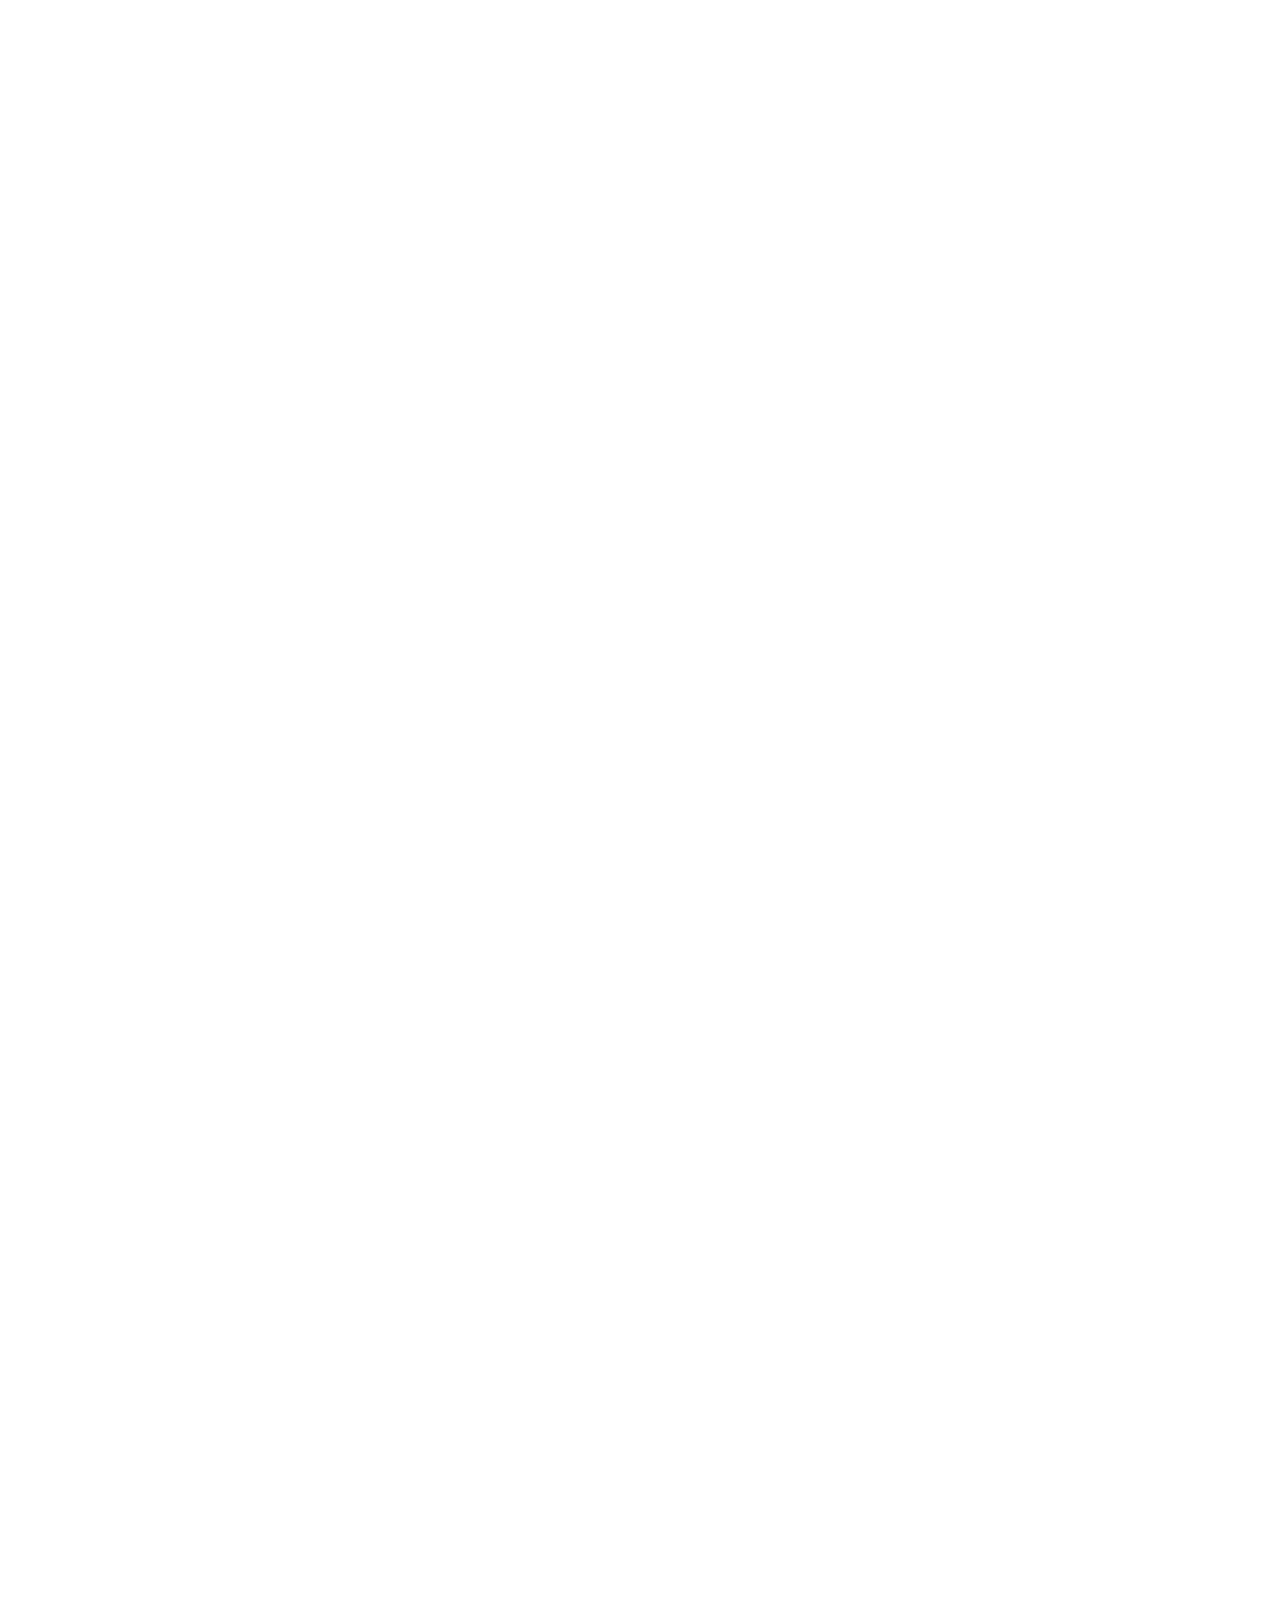
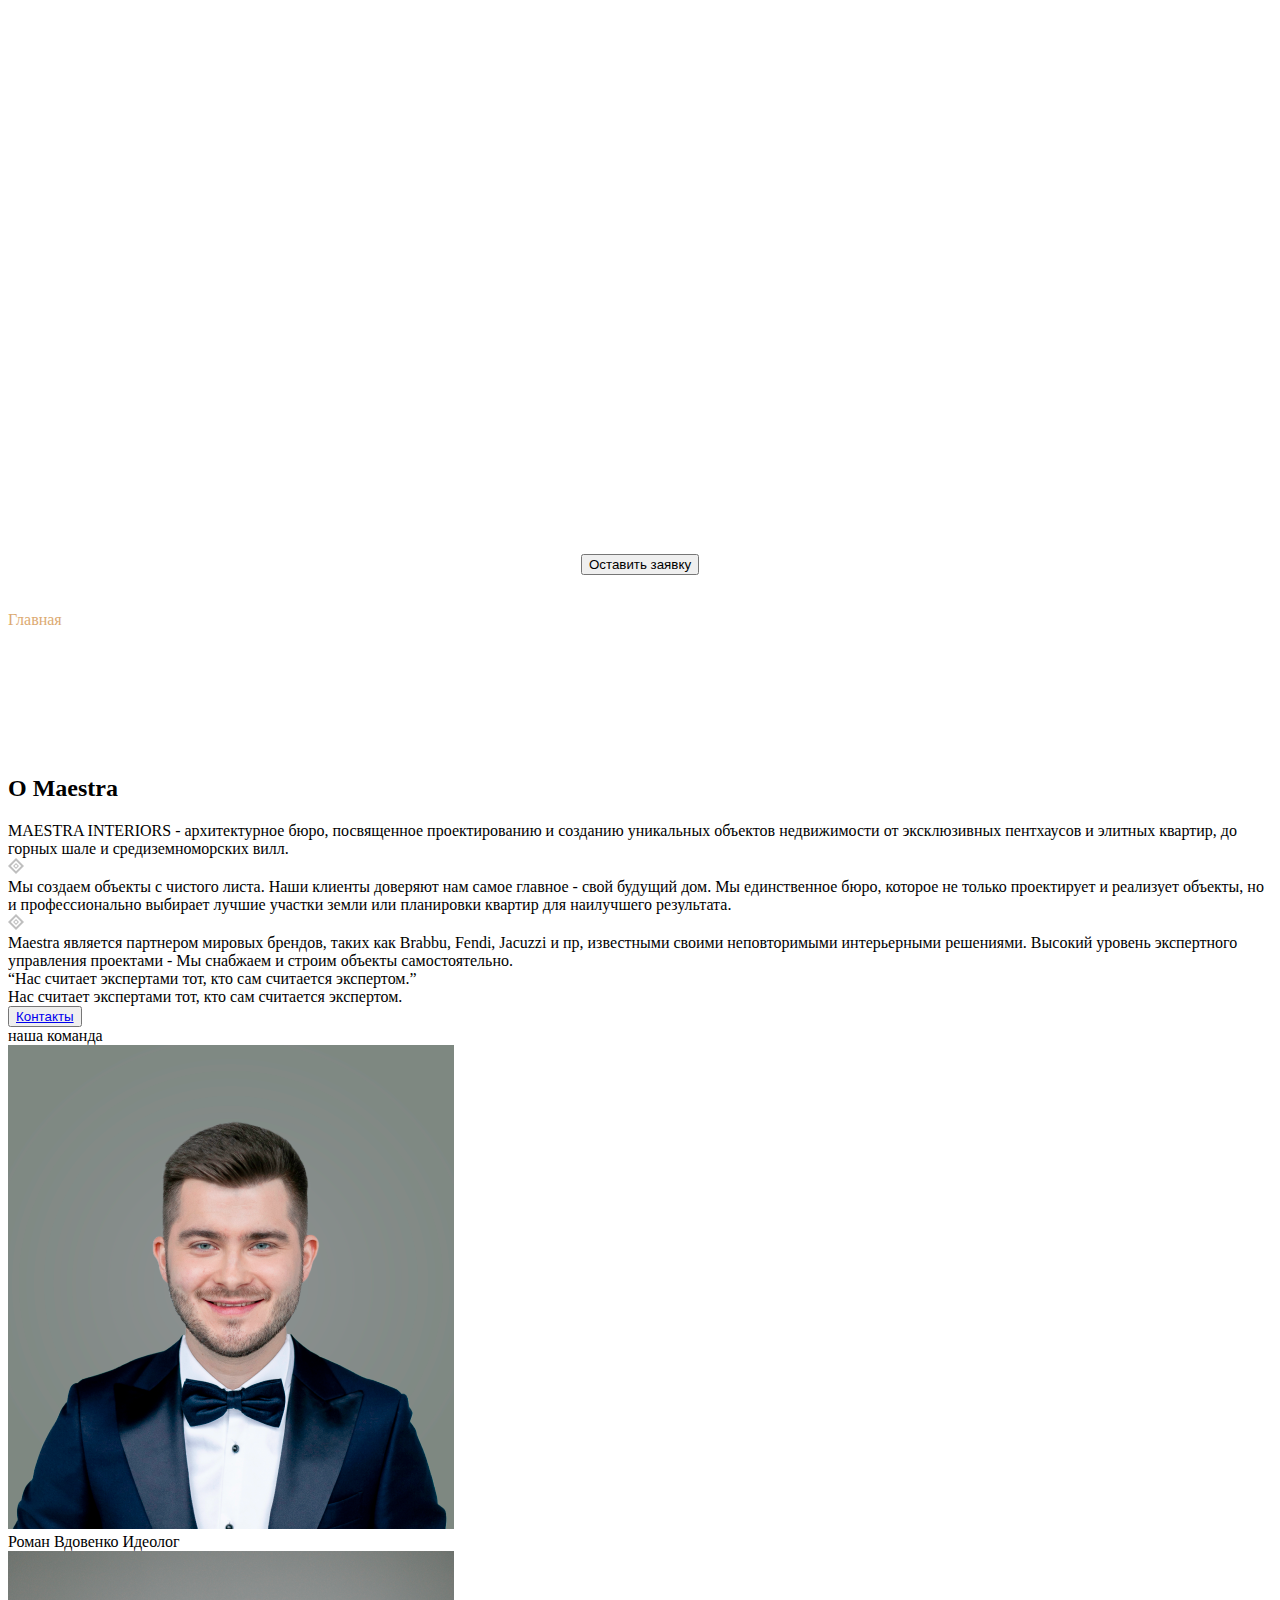
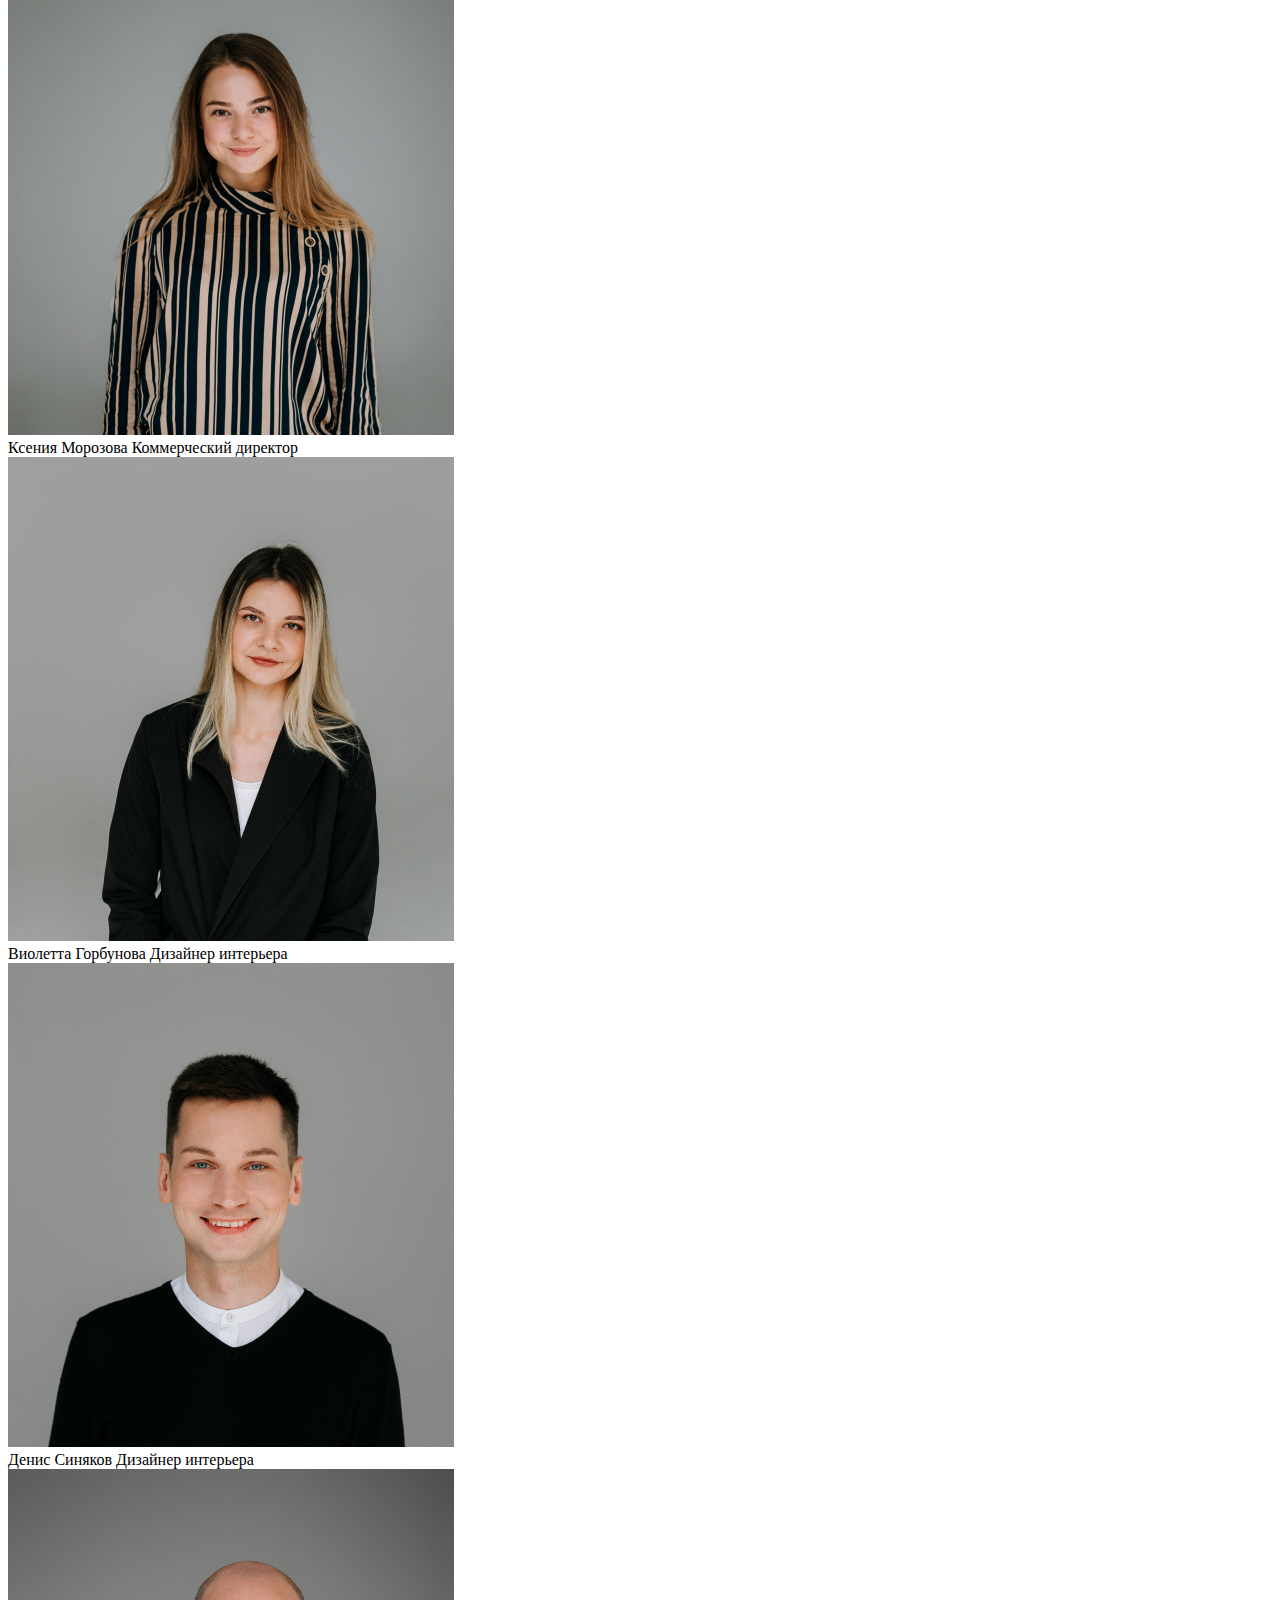
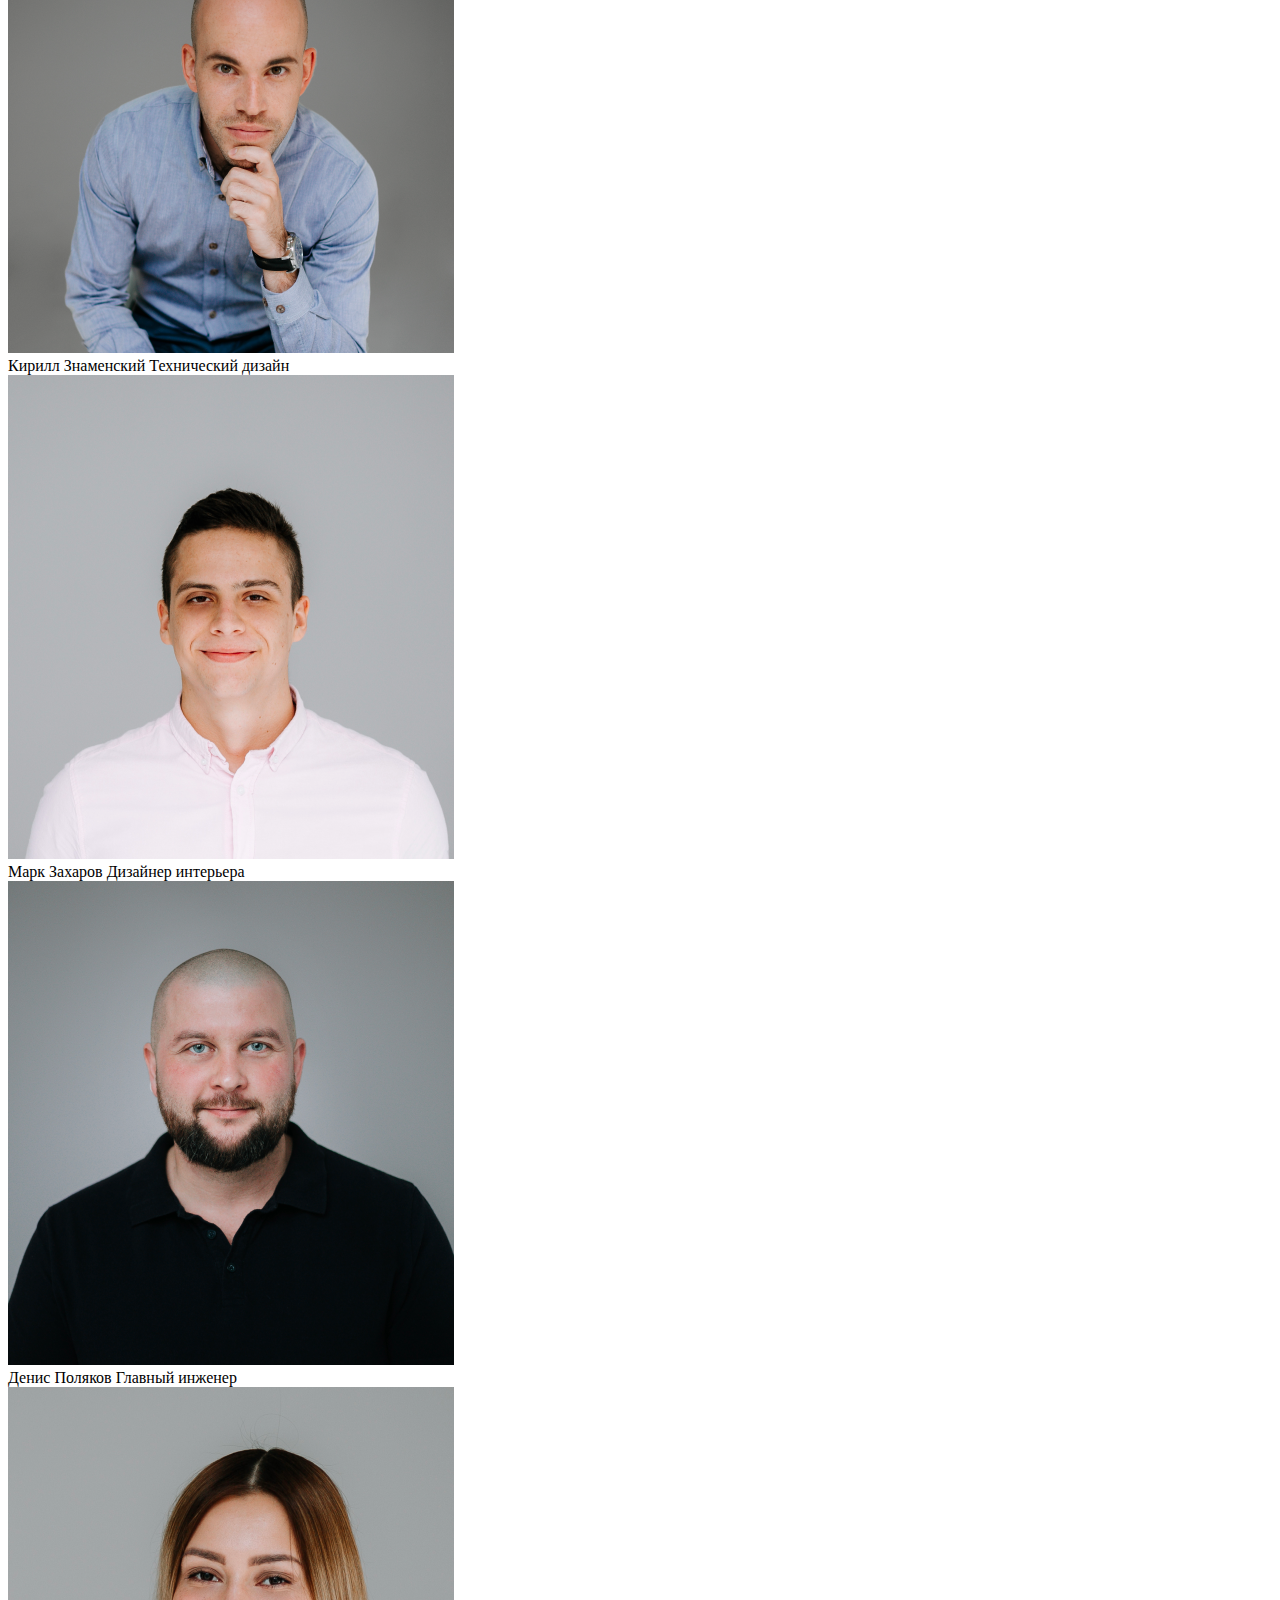
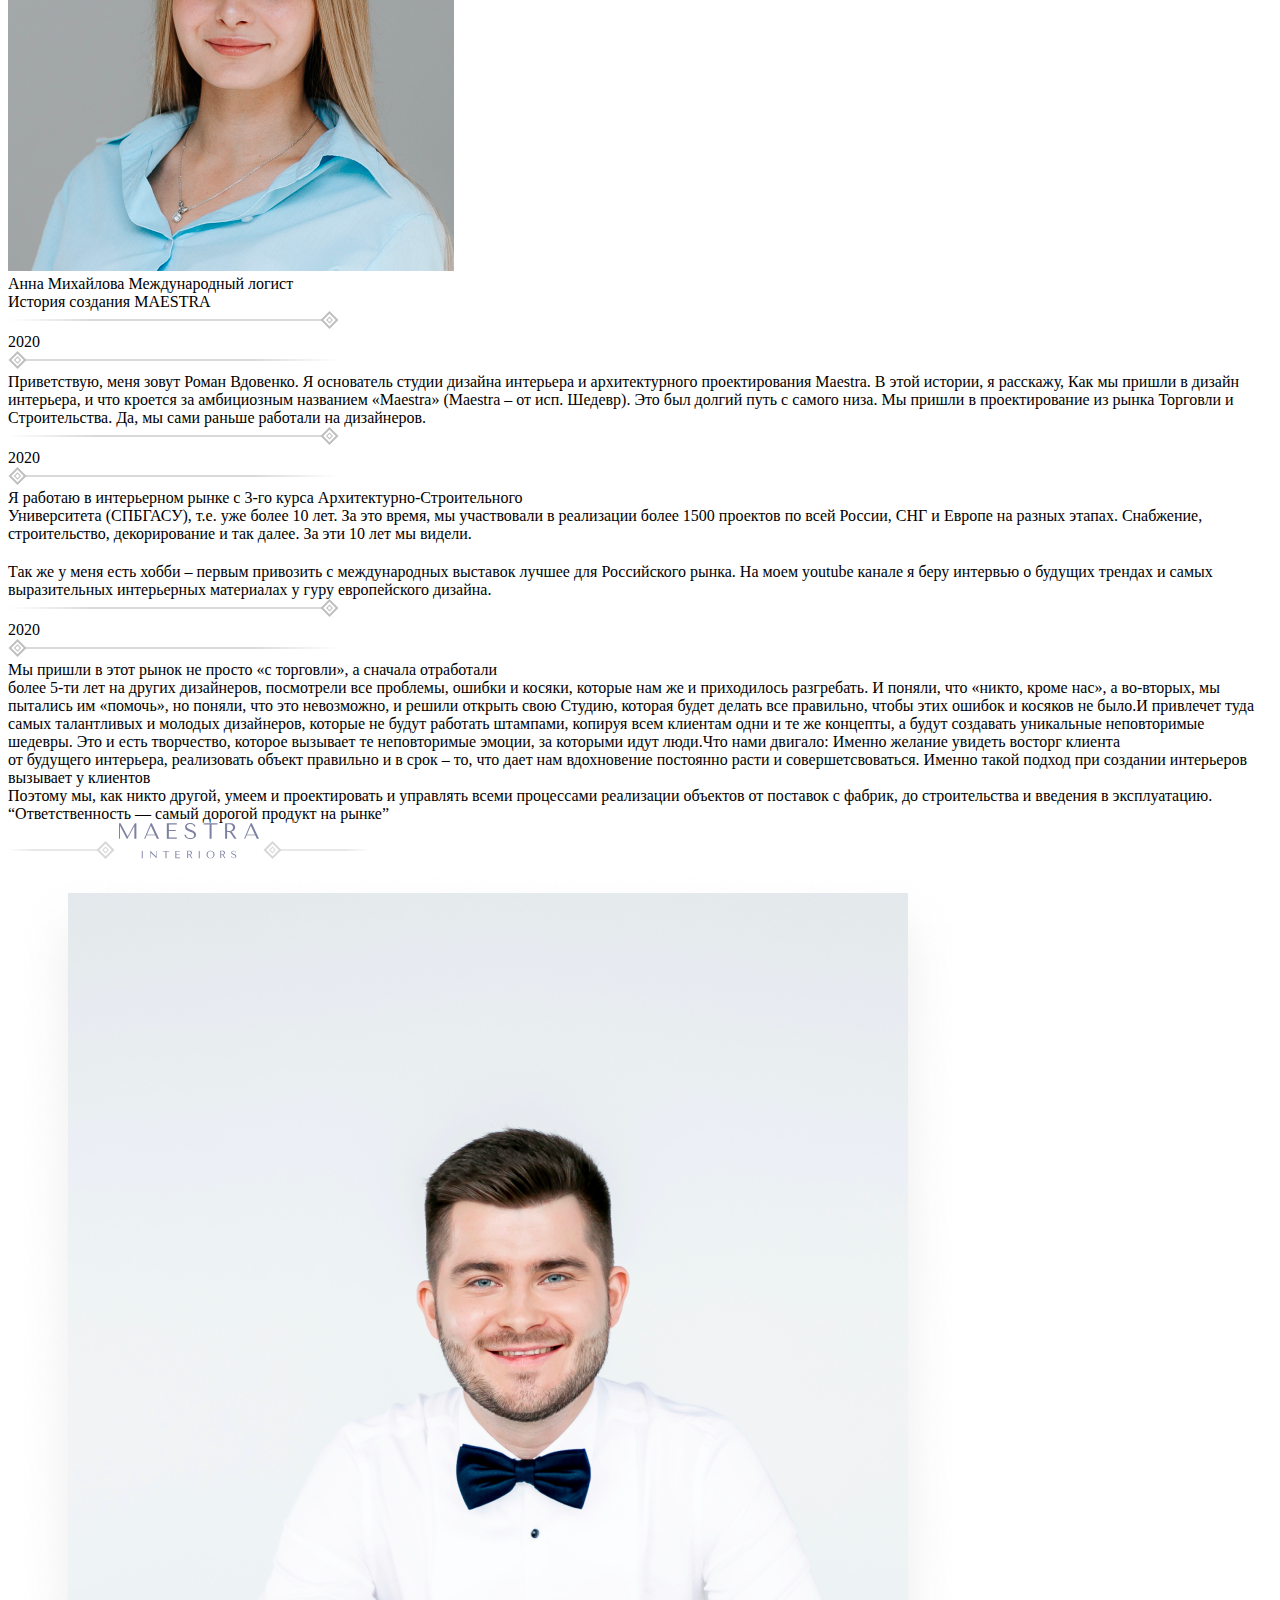
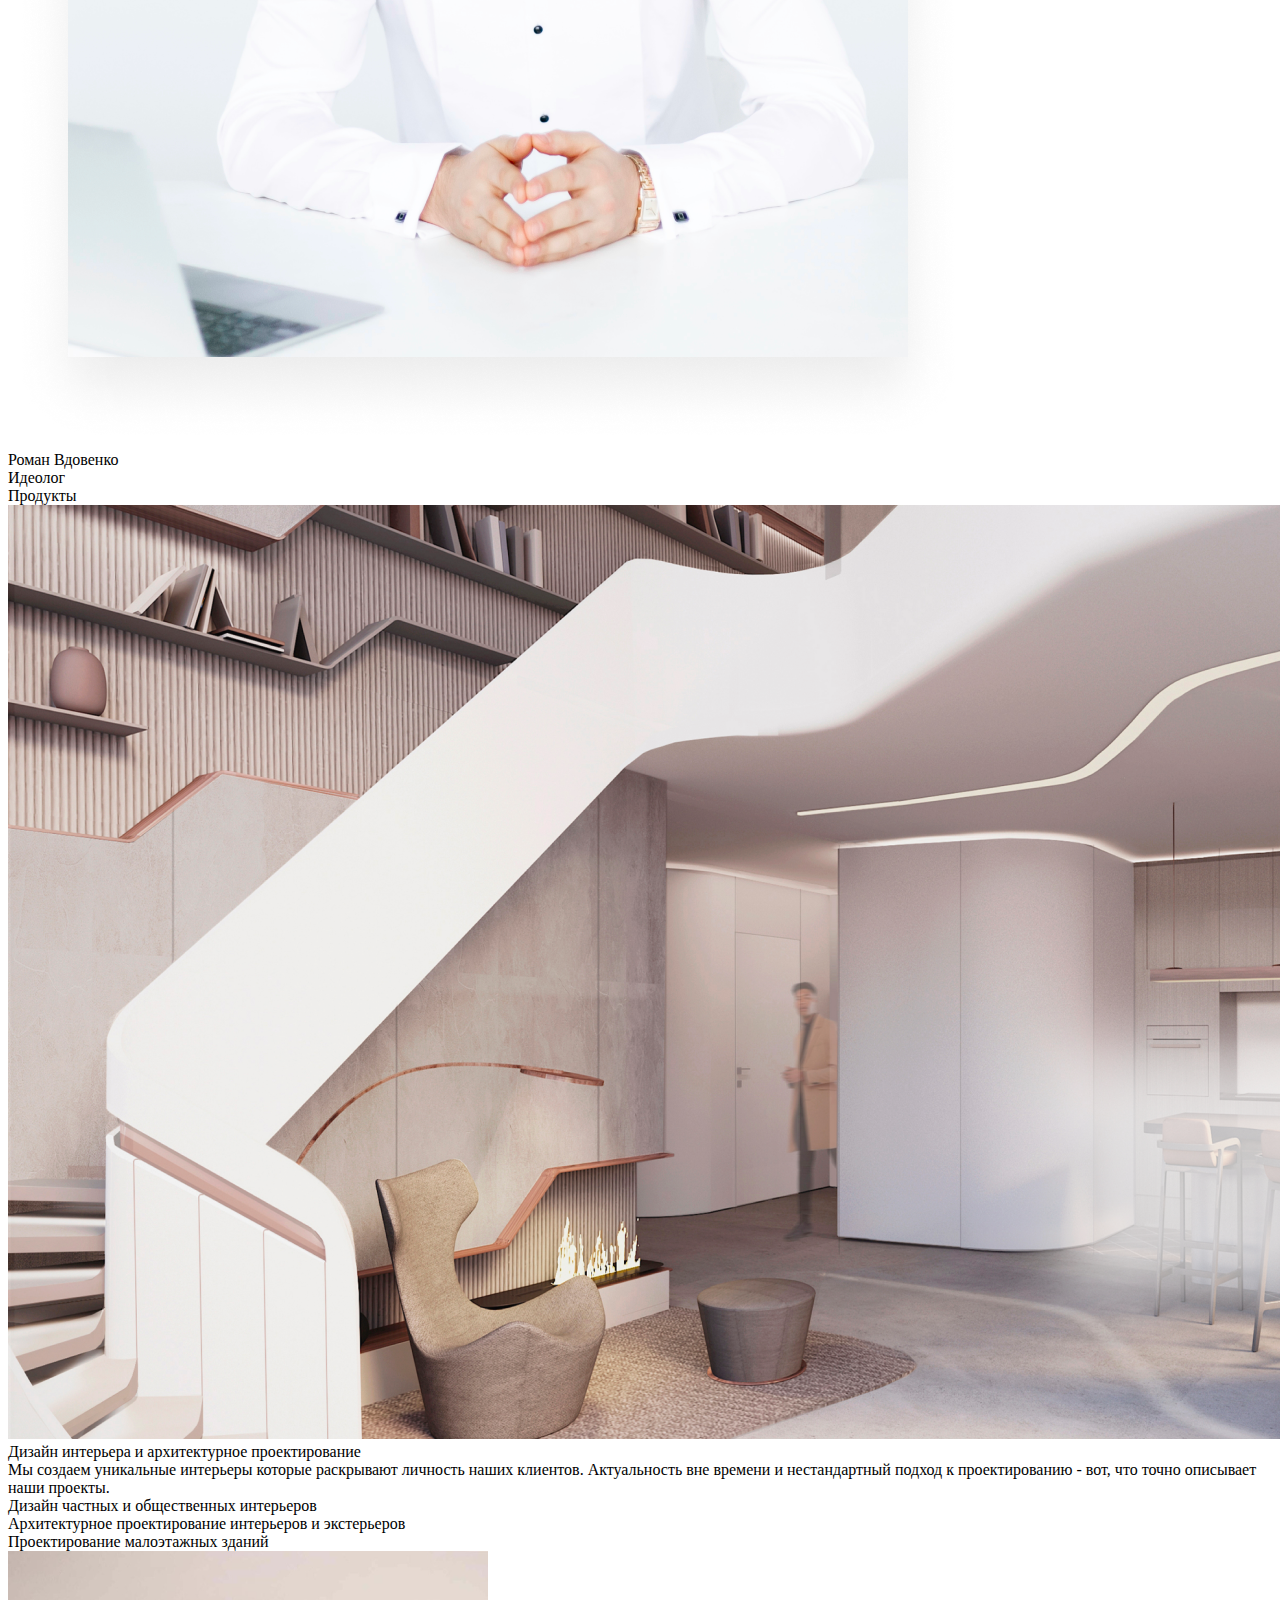
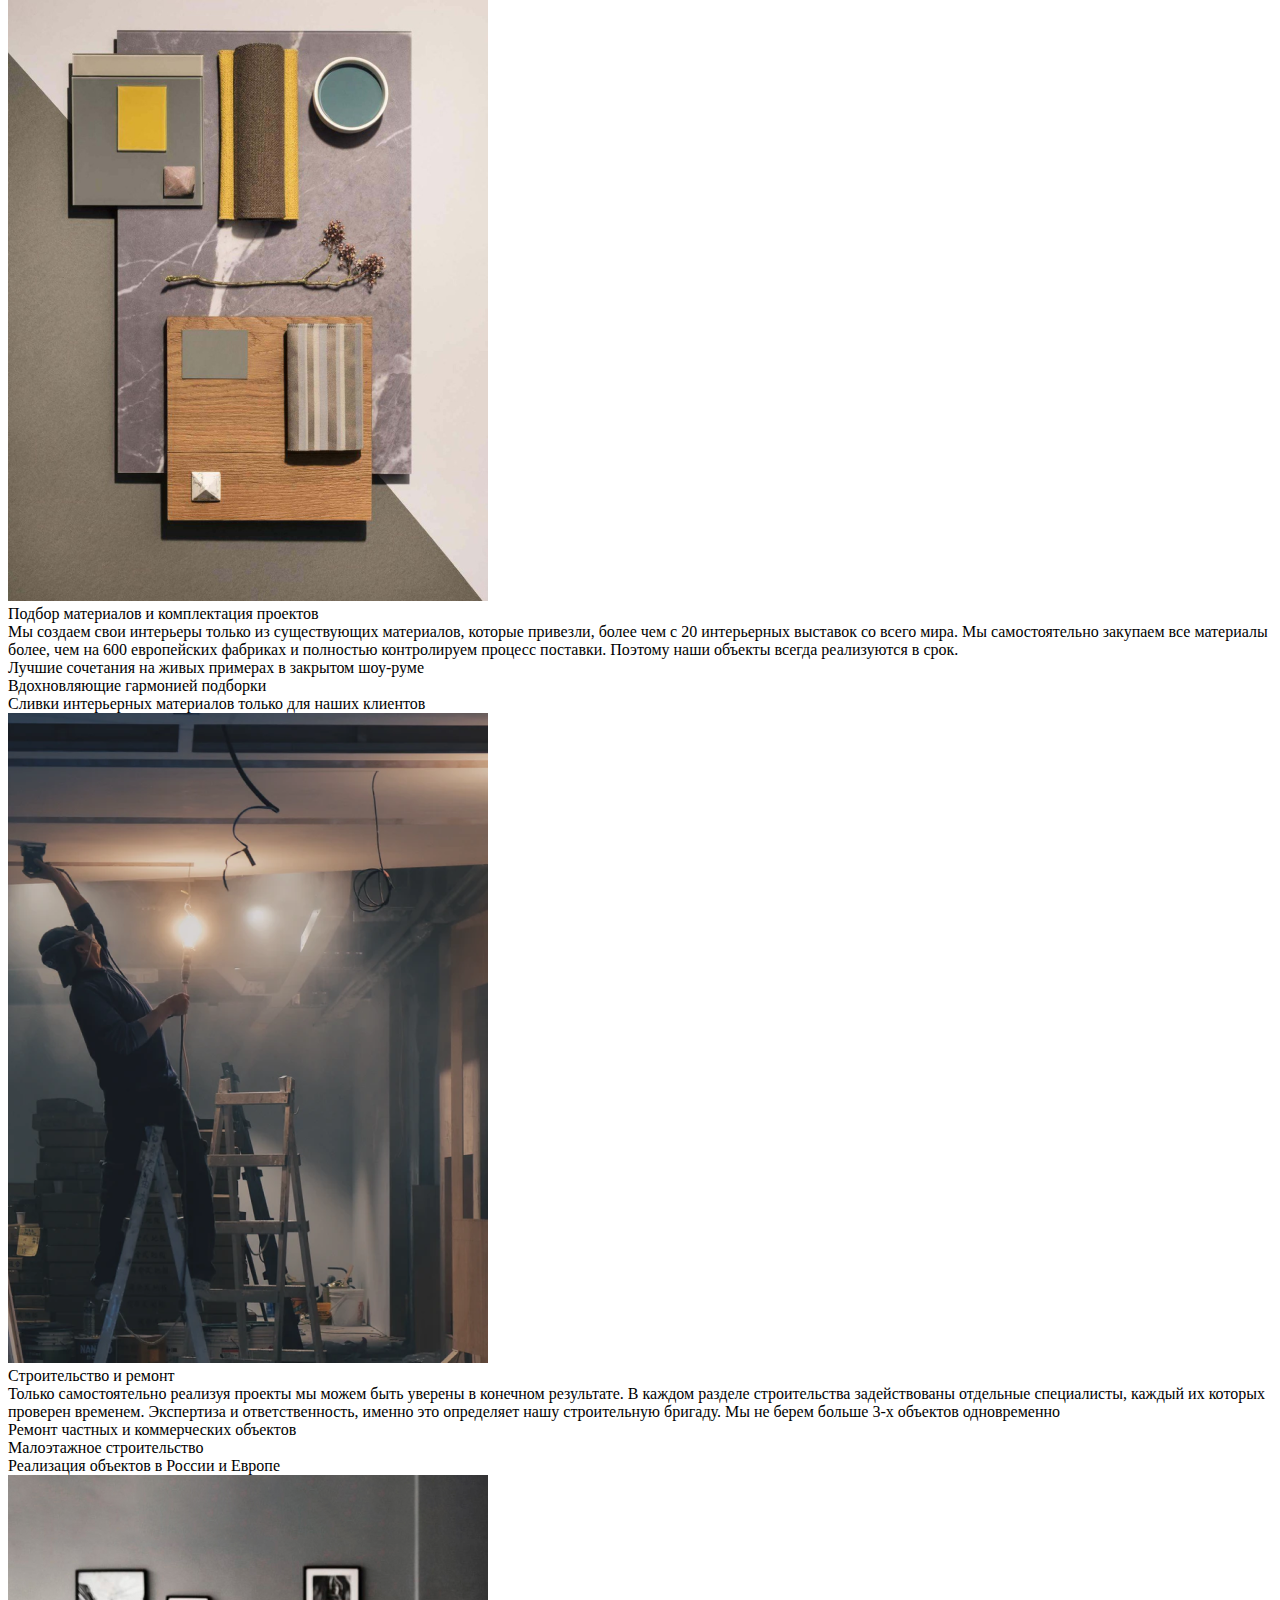
==== commit 50224bfe: "Update index.html" ====
--- a/index.html
+++ b/index.html
@@ -5,9 +5,9 @@
     <meta http-equiv="X-UA-Compatible" content="IE=edge">
     <meta name="viewport" content="width=device-width, initial-scale=1.0">
     <title>Maestra</title>
-    <link rel="stylesheet" href="./css/style.css">
+    <!-- <link rel="stylesheet" href="./css/style.css">
     <link rel="stylesheet" href="./css/fonts.css">
-    <link rel="stylesheet" href="./css/media.css">
+    <link rel="stylesheet" href="./css/media.css"> -->
     <link rel="apple-touch-icon" sizes="57x57" href="./ico.ico/apple-icon-57x57.png">
     <link rel="apple-touch-icon" sizes="60x60" href="./ico.ico/apple-icon-60x60.png">
     <link rel="apple-touch-icon" sizes="72x72" href="./ico.ico/apple-icon-72x72.png">
@@ -1137,7 +1137,7 @@
                             <img src="./media/Portfolio1/15.jpg" alt=""> 
                         </div>
                         <div>
-                            <iframe allowfullscreen allow="xr-spatial-tracking; gyroscope; accelerometer" loading="lazy" src="https://kuula.co/share/collection/7YJMq?fs=1&vr=0&sd=1&thumbs=1&info=1&logo=1&gcl=1" frameborder="0"></iframe>
+                            <iframe src="https://kuula.co/share/collection/7YJMq?fs=1&vr=0&sd=1&thumbs=1&info=1&logo=1&gcl=1" frameborder="0"></iframe>
                         </div>
                     </div>
                     <div class="item-content" style="display: none;">
@@ -1176,7 +1176,7 @@
                             <img class="item-pic1" src="./media/Portfolio2/15.jpg" alt="">
                         </div>
                         <div>
-                            <iframe allowfullscreen allow="xr-spatial-tracking; gyroscope; accelerometer" loading="lazy" src="https://kuula.co/share/collection/7YK4P?fs=1&vr=0&sd=1&thumbs=1&info=1&logo=1&gcl=1" frameborder="0"></iframe>
+                            <iframe src="https://kuula.co/share/collection/7YK4P?fs=1&vr=0&sd=1&thumbs=1&info=1&logo=1&gcl=1" frameborder="0"></iframe>
                         </div>
                     </div>
                     <div class="cross" onclick="closeItem(PortfolioIndex-1)">
@@ -1187,7 +1187,7 @@
                             <img class="item-pic1" src="./media/Portfolio3/1.jpeg" alt="">
                         </div>
                         <div>
-                            <iframe style="margin-bottom: 10px;" allowfullscreen allow="xr-spatial-tracking; gyroscope; accelerometer" loading="lazy" src="https://kuula.co/share/76Jj2?fs=1&vr=1&sd=1&initload=1&thumbs=1&chromeless=1&logo=0&gcl=1" frameborder="0"></iframe>
+                            <iframe style="margin-bottom: 10px;" src="https://kuula.co/share/76Jj2?fs=1&vr=1&sd=1&initload=1&thumbs=1&chromeless=1&logo=0&gcl=1" frameborder="0"></iframe>
                         </div>
                         <div>
                             <img class="item-pic1" src="./media/Portfolio3/2.jpg" alt="">
@@ -1205,7 +1205,7 @@
                             <img class="item-pic1" src="./media/Portfolio3/6.jpg" alt="">
                         </div>
                         <div>
-                            <iframe style="margin-bottom: 10px;" allowfullscreen allow="xr-spatial-tracking; gyroscope; accelerometer" loading="lazy" src="https://kuula.co/share/76634?fs=1&vr=1&sd=1&initload=1&thumbs=1&chromeless=1&logo=0&gcl=1" frameborder="0"></iframe>
+                            <iframe style="margin-bottom: 10px;" src="https://kuula.co/share/76634?fs=1&vr=1&sd=1&initload=1&thumbs=1&chromeless=1&logo=0&gcl=1" frameborder="0"></iframe>
                         </div>
                         <div>
                             <img class="item-pic1" src="./media/Portfolio3/7.jpg" alt="">
@@ -1220,7 +1220,7 @@
                             <img class="item-pic1" src="./media/Portfolio3/10.jpg" alt="">
                         </div>
                         <div>
-                            <iframe style="margin-bottom: 10px;" allowfullscreen allow="xr-spatial-tracking; gyroscope; accelerometer" loading="lazy" src="https://kuula.co/share/766wb?fs=1&vr=1&sd=1&initload=1&thumbs=1&chromeless=1&logo=0&gcl=1" frameborder="0"></iframe>
+                            <iframe style="margin-bottom: 10px;" src="https://kuula.co/share/766wb?fs=1&vr=1&sd=1&initload=1&thumbs=1&chromeless=1&logo=0&gcl=1" frameborder="0"></iframe>
                         </div>
                         <div>
                             <img cla="item-pic1" src="./media/Portfolio3/11.jpg" alt="">
@@ -1313,7 +1313,7 @@
                             <img class="item-pic1" src="./media/Portfolio6/1.jpg" alt="">
                         </div>
                         <div>
-                            <iframe style="margin-bottom: 10px;" allowfullscreen allow="xr-spatial-tracking; gyroscope; accelerometer" loading="lazy" src="https://kuula.co/share/76nl6?fs=1&vr=1&sd=1&initload=1&thumbs=1&chromeless=1&logo=0&gcl=1" frameborder="0"></iframe>
+                            <iframe style="margin-bottom: 10px;" src="https://kuula.co/share/76nl6?fs=1&vr=1&sd=1&initload=1&thumbs=1&chromeless=1&logo=0&gcl=1" frameborder="0"></iframe>
                         </div>
                         <div>
                             <img class="item-pic1" src="./media/Portfolio6/2.jpg" alt="">
@@ -1345,7 +1345,7 @@
                             <img class="item-pic1" src="./media/Portfolio7/6.jpg" alt="">
                         </div>
                         <div>
-                            <iframe allowfullscreen allow="xr-spatial-tracking; gyroscope; accelerometer" loading="lazy" src="https://kuula.co/share/7V255?fs=1&vr=0&sd=1&thumbs=1&info=1&logo=1&gcl=1" frameborder="0"></iframe>
+                            <iframe src="https://kuula.co/share/7V255?fs=1&vr=0&sd=1&thumbs=1&info=1&logo=1&gcl=1" frameborder="0"></iframe>
                         </div>
                     </div>
                 </div>
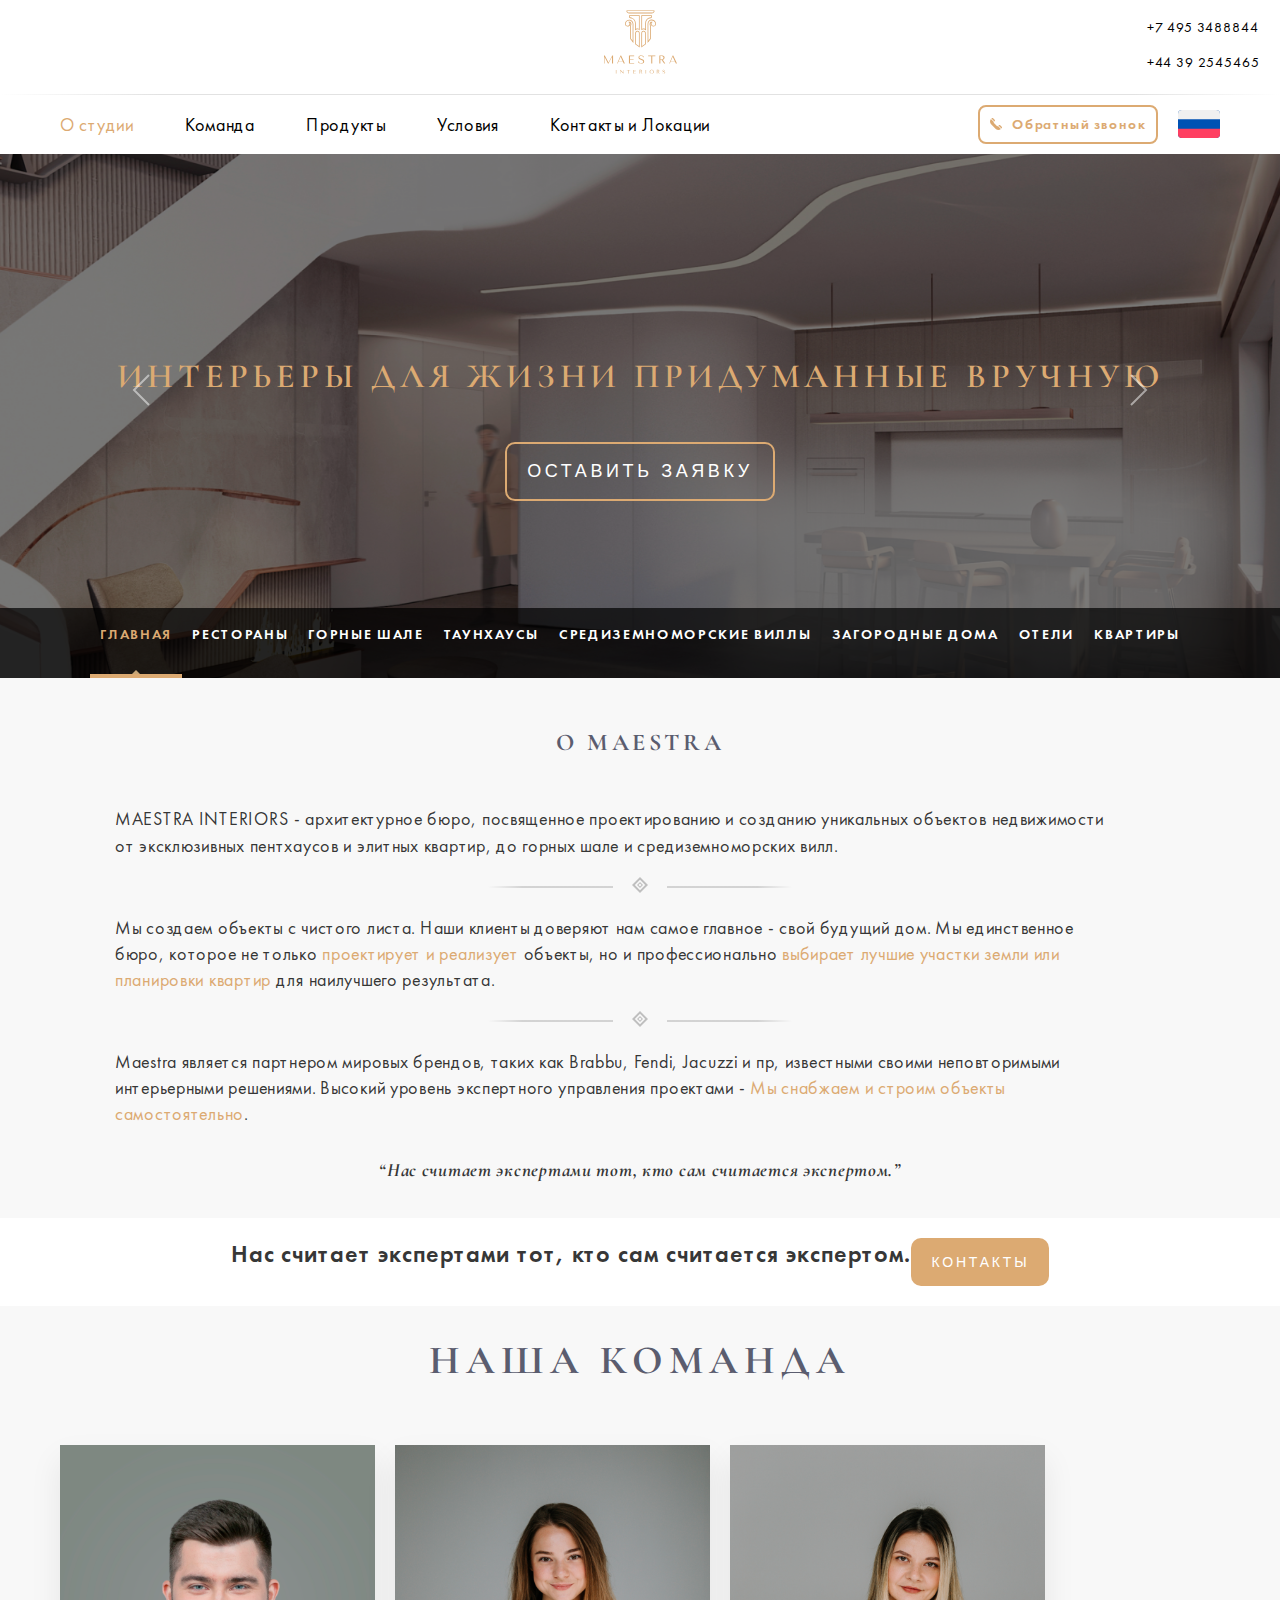
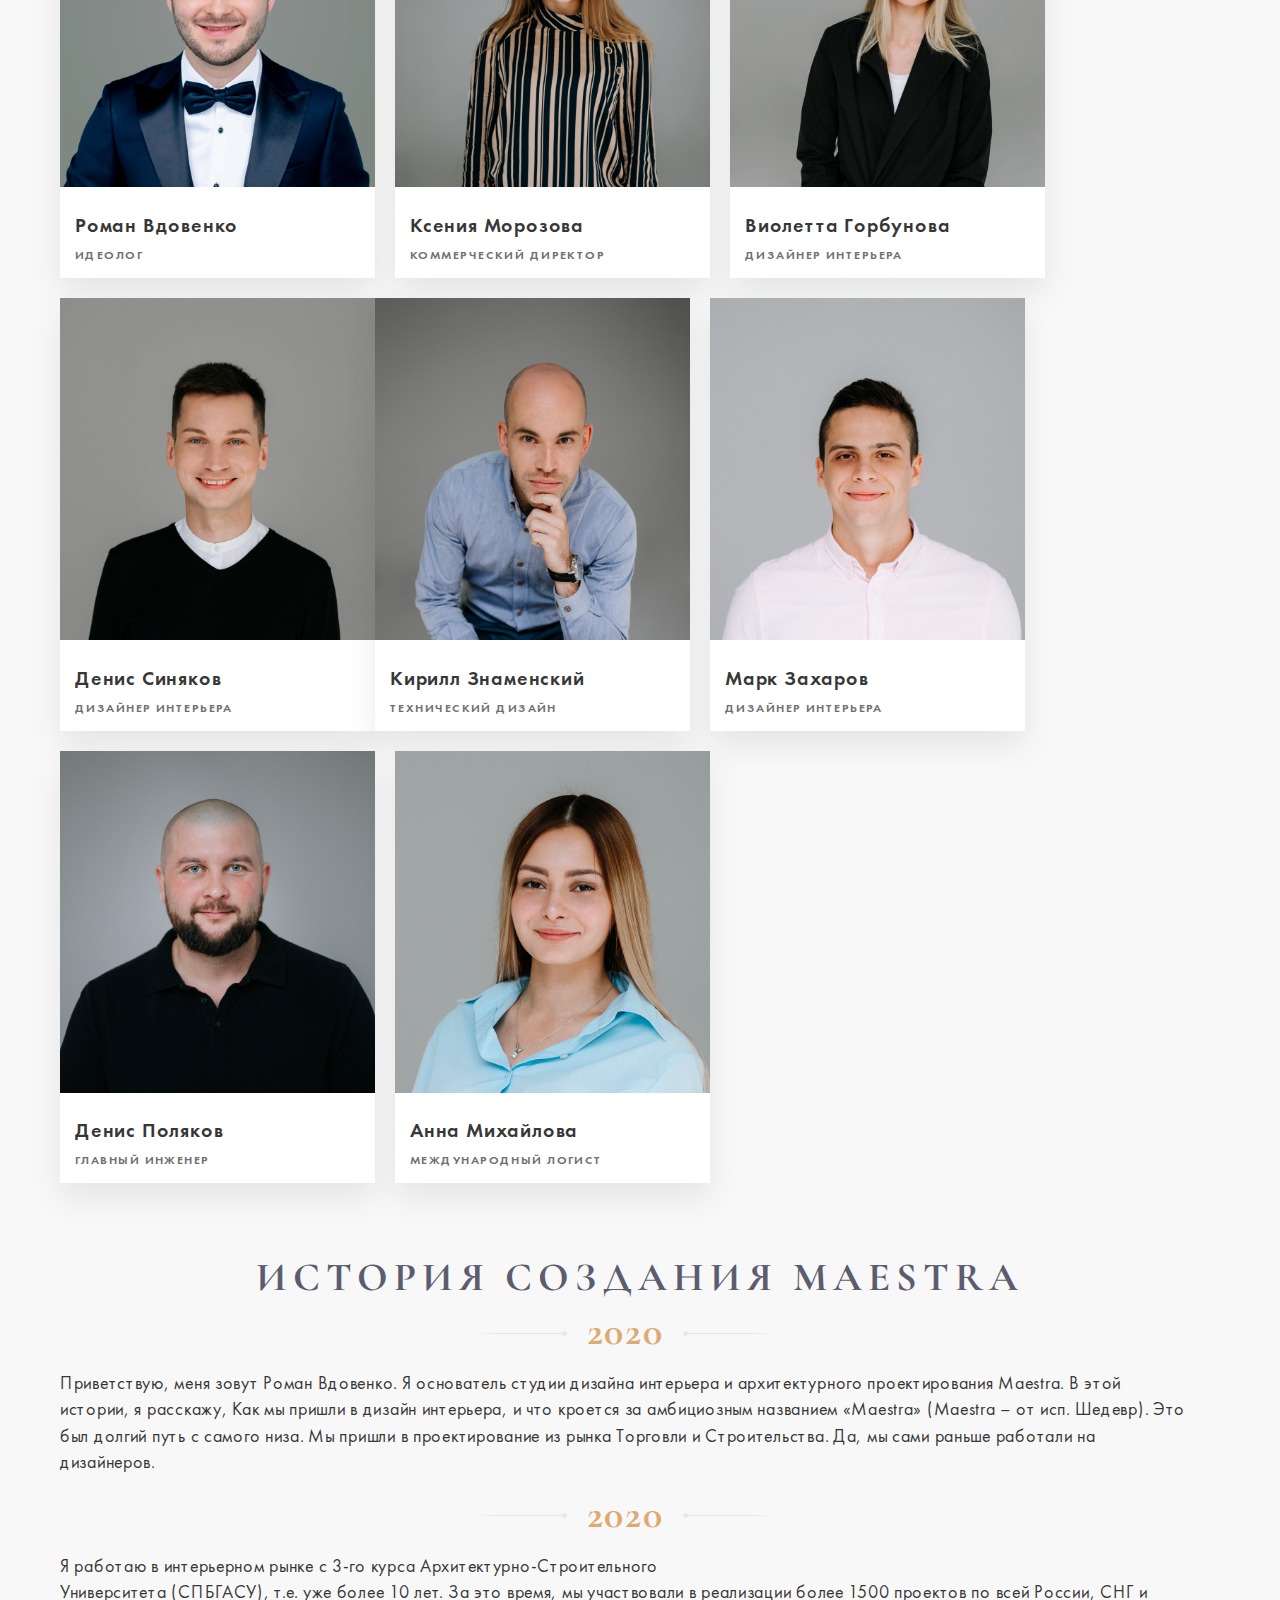
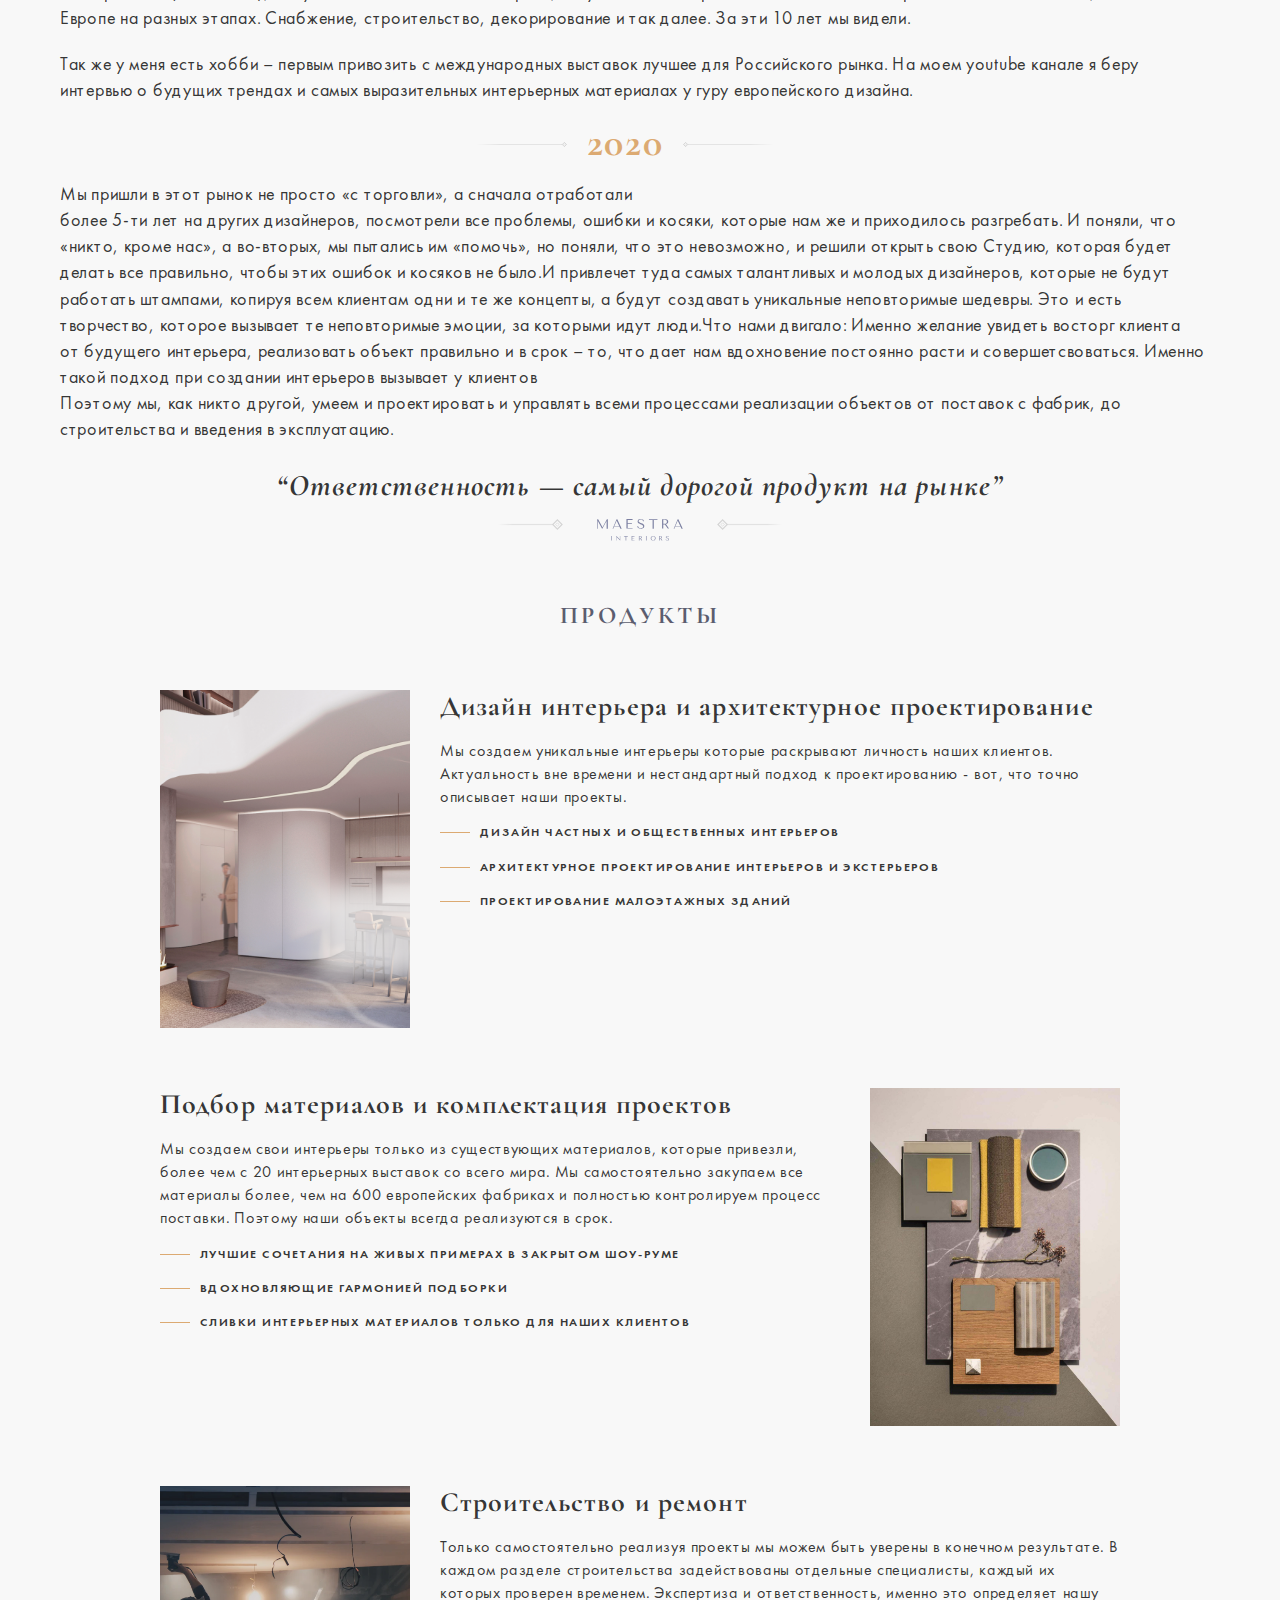
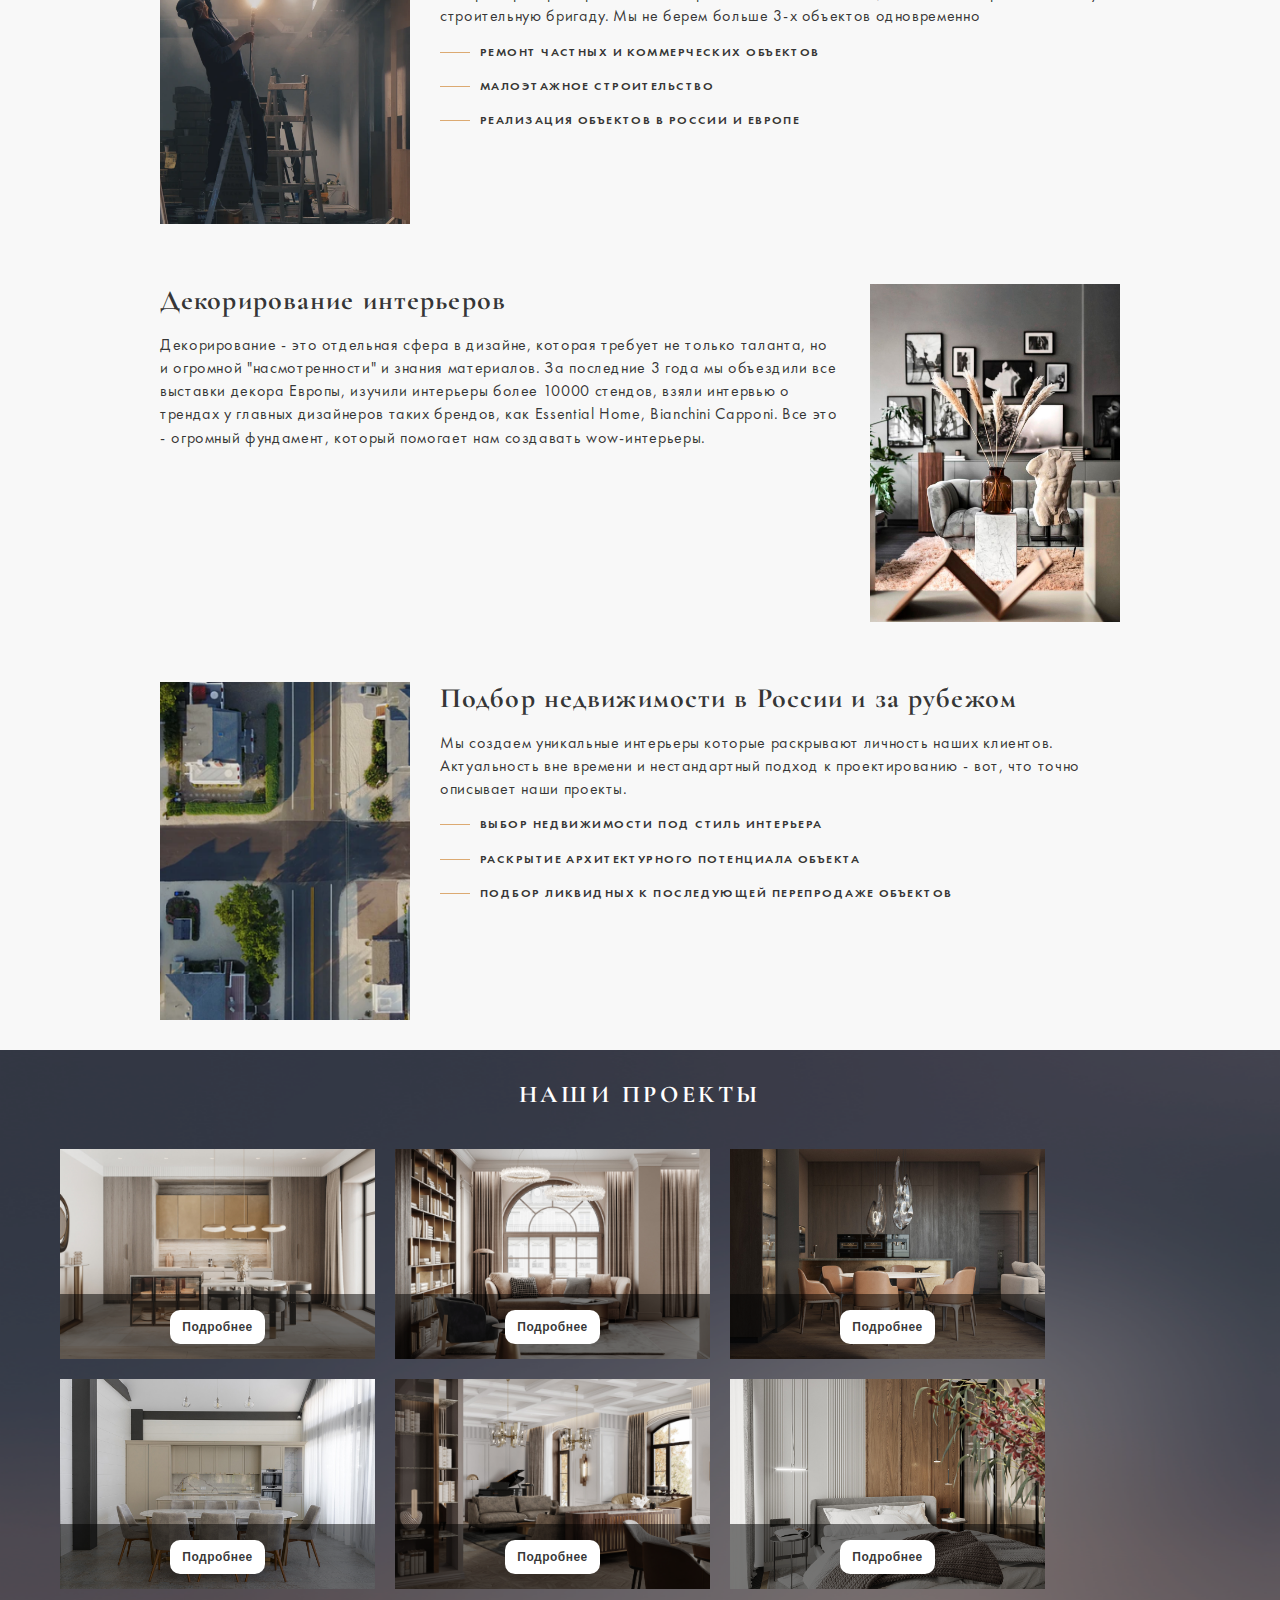
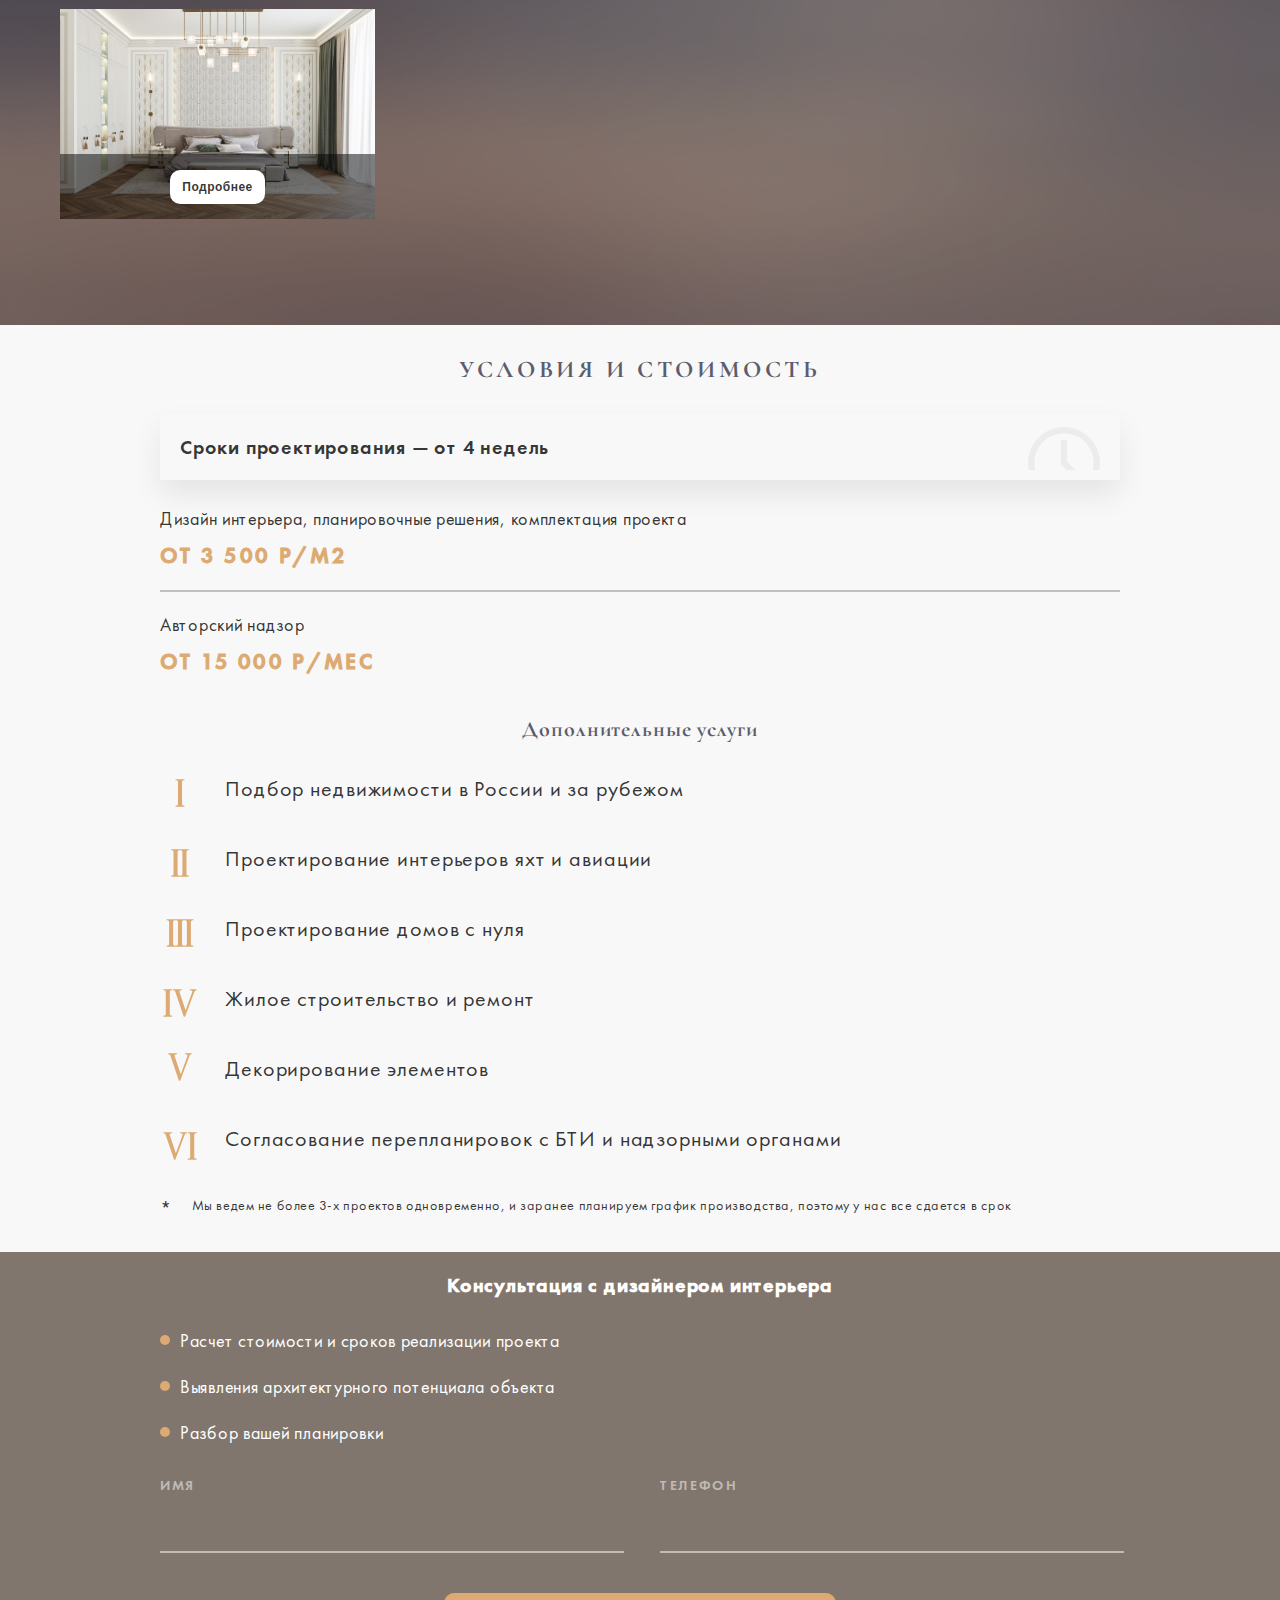
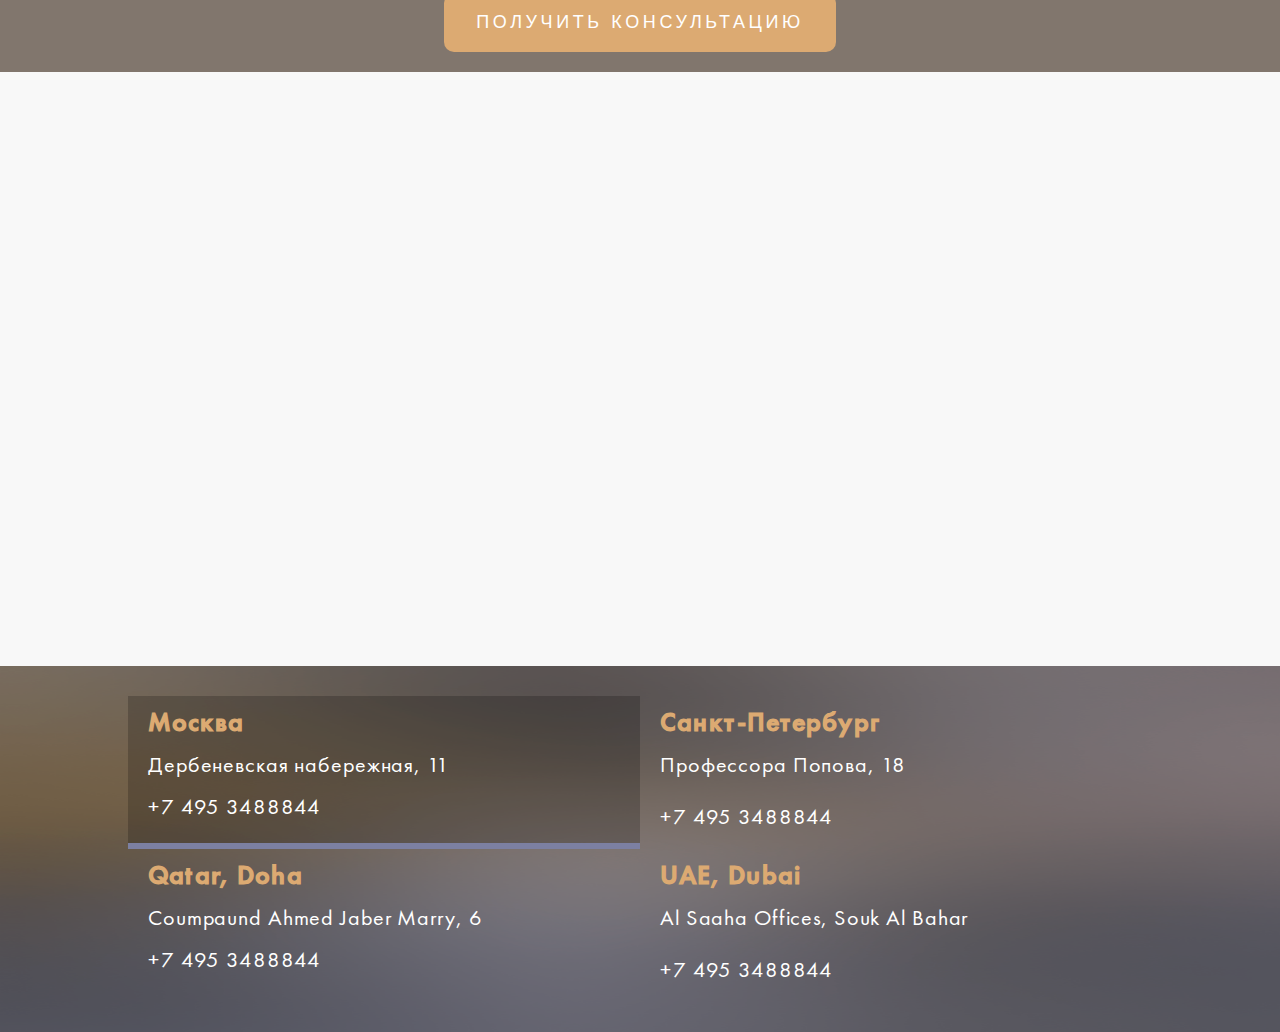
==== commit f53debc9: "Update index.html" ====
--- a/index.html
+++ b/index.html
@@ -5,9 +5,9 @@
     <meta http-equiv="X-UA-Compatible" content="IE=edge">
     <meta name="viewport" content="width=device-width, initial-scale=1.0">
     <title>Maestra</title>
-    <!-- <link rel="stylesheet" href="./css/style.css">
+    <link rel="stylesheet" href="./css/style.css">
     <link rel="stylesheet" href="./css/fonts.css">
-    <link rel="stylesheet" href="./css/media.css"> -->
+    <link rel="stylesheet" href="./css/media.css">
     <link rel="apple-touch-icon" sizes="57x57" href="./ico.ico/apple-icon-57x57.png">
     <link rel="apple-touch-icon" sizes="60x60" href="./ico.ico/apple-icon-60x60.png">
     <link rel="apple-touch-icon" sizes="72x72" href="./ico.ico/apple-icon-72x72.png">
